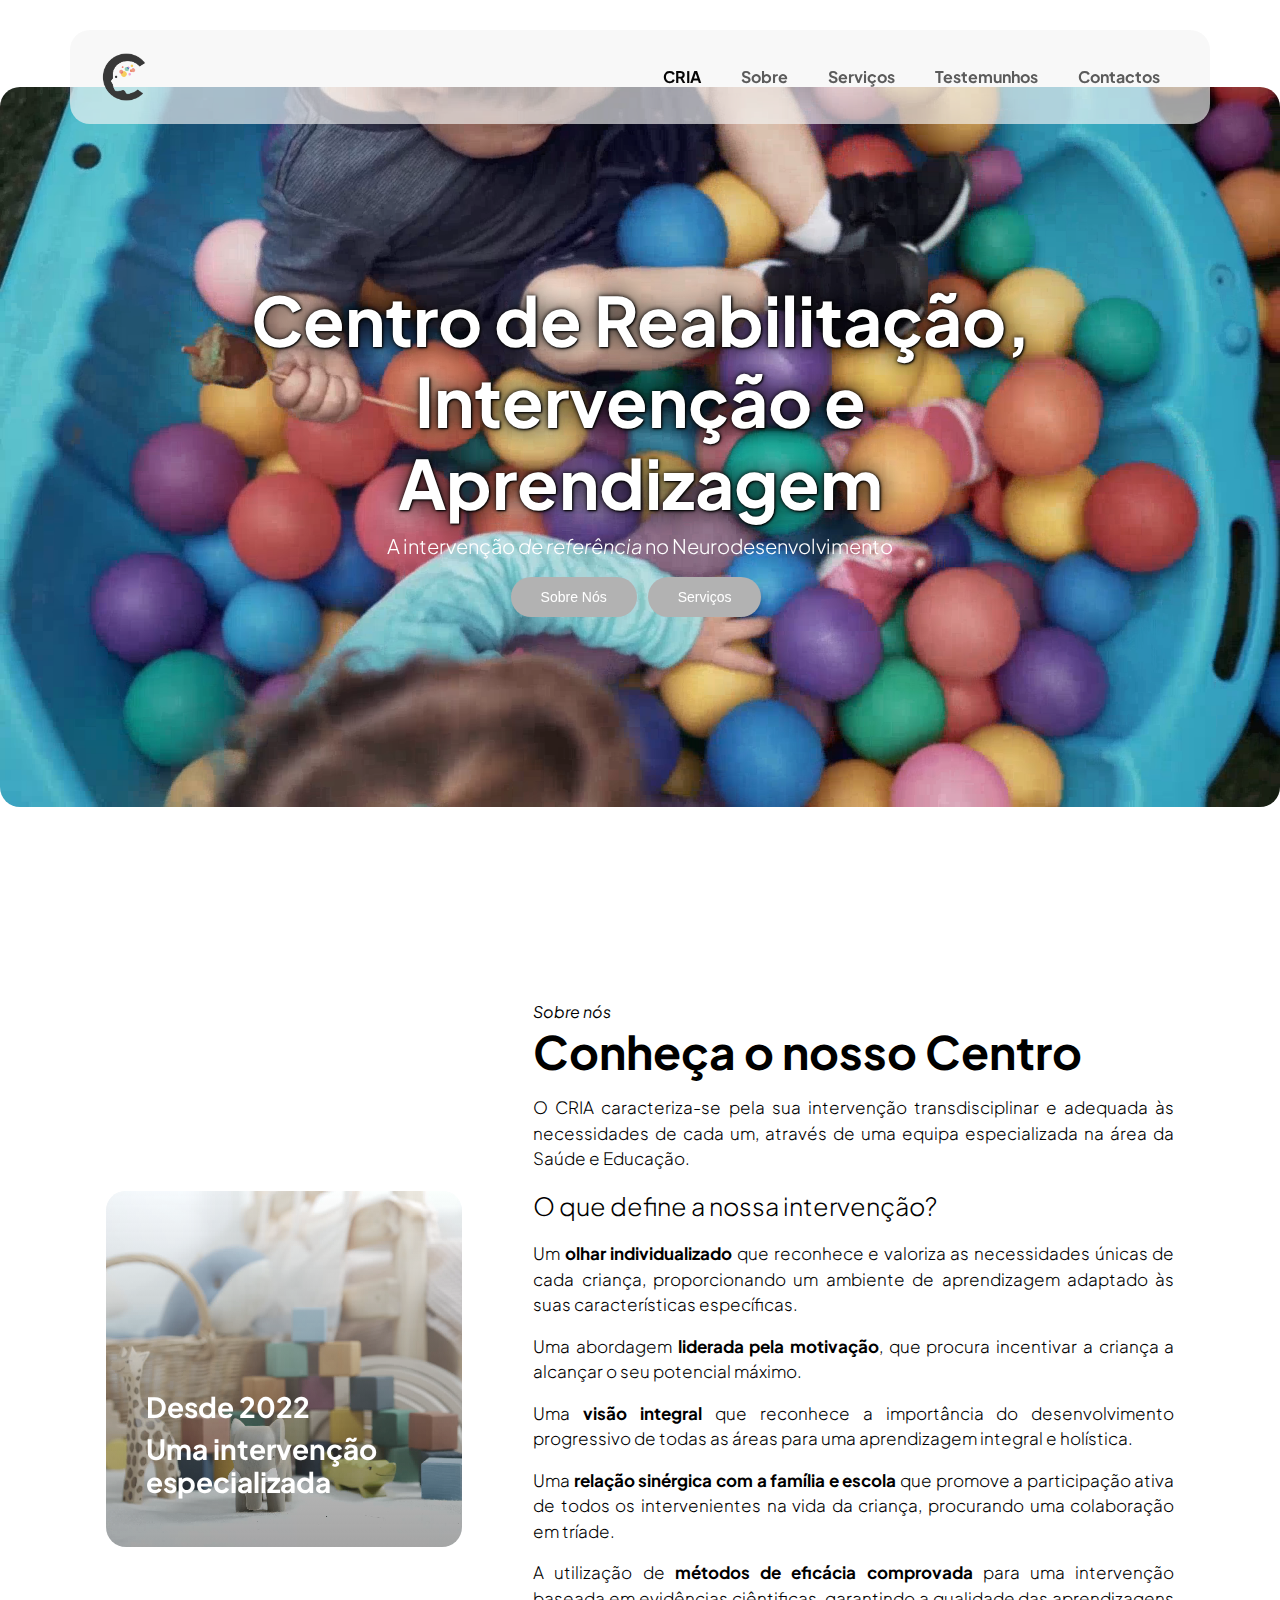
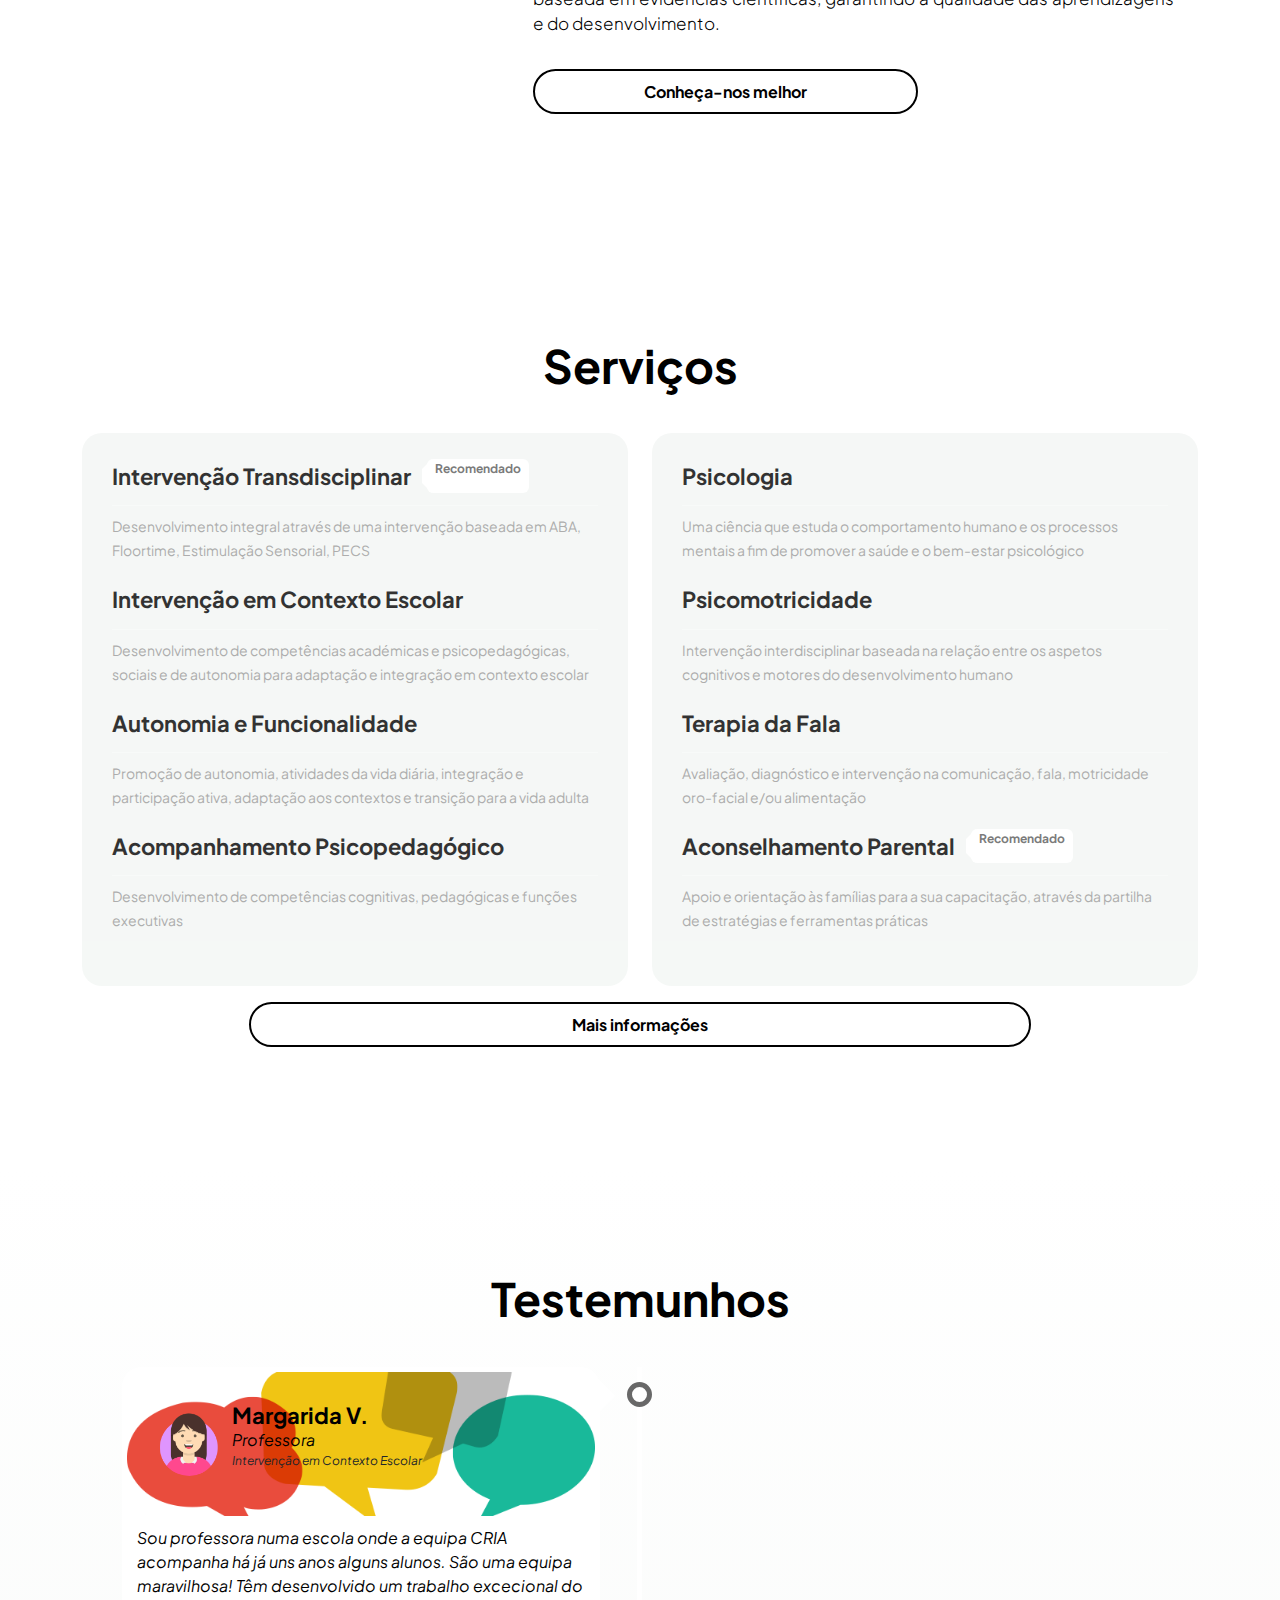
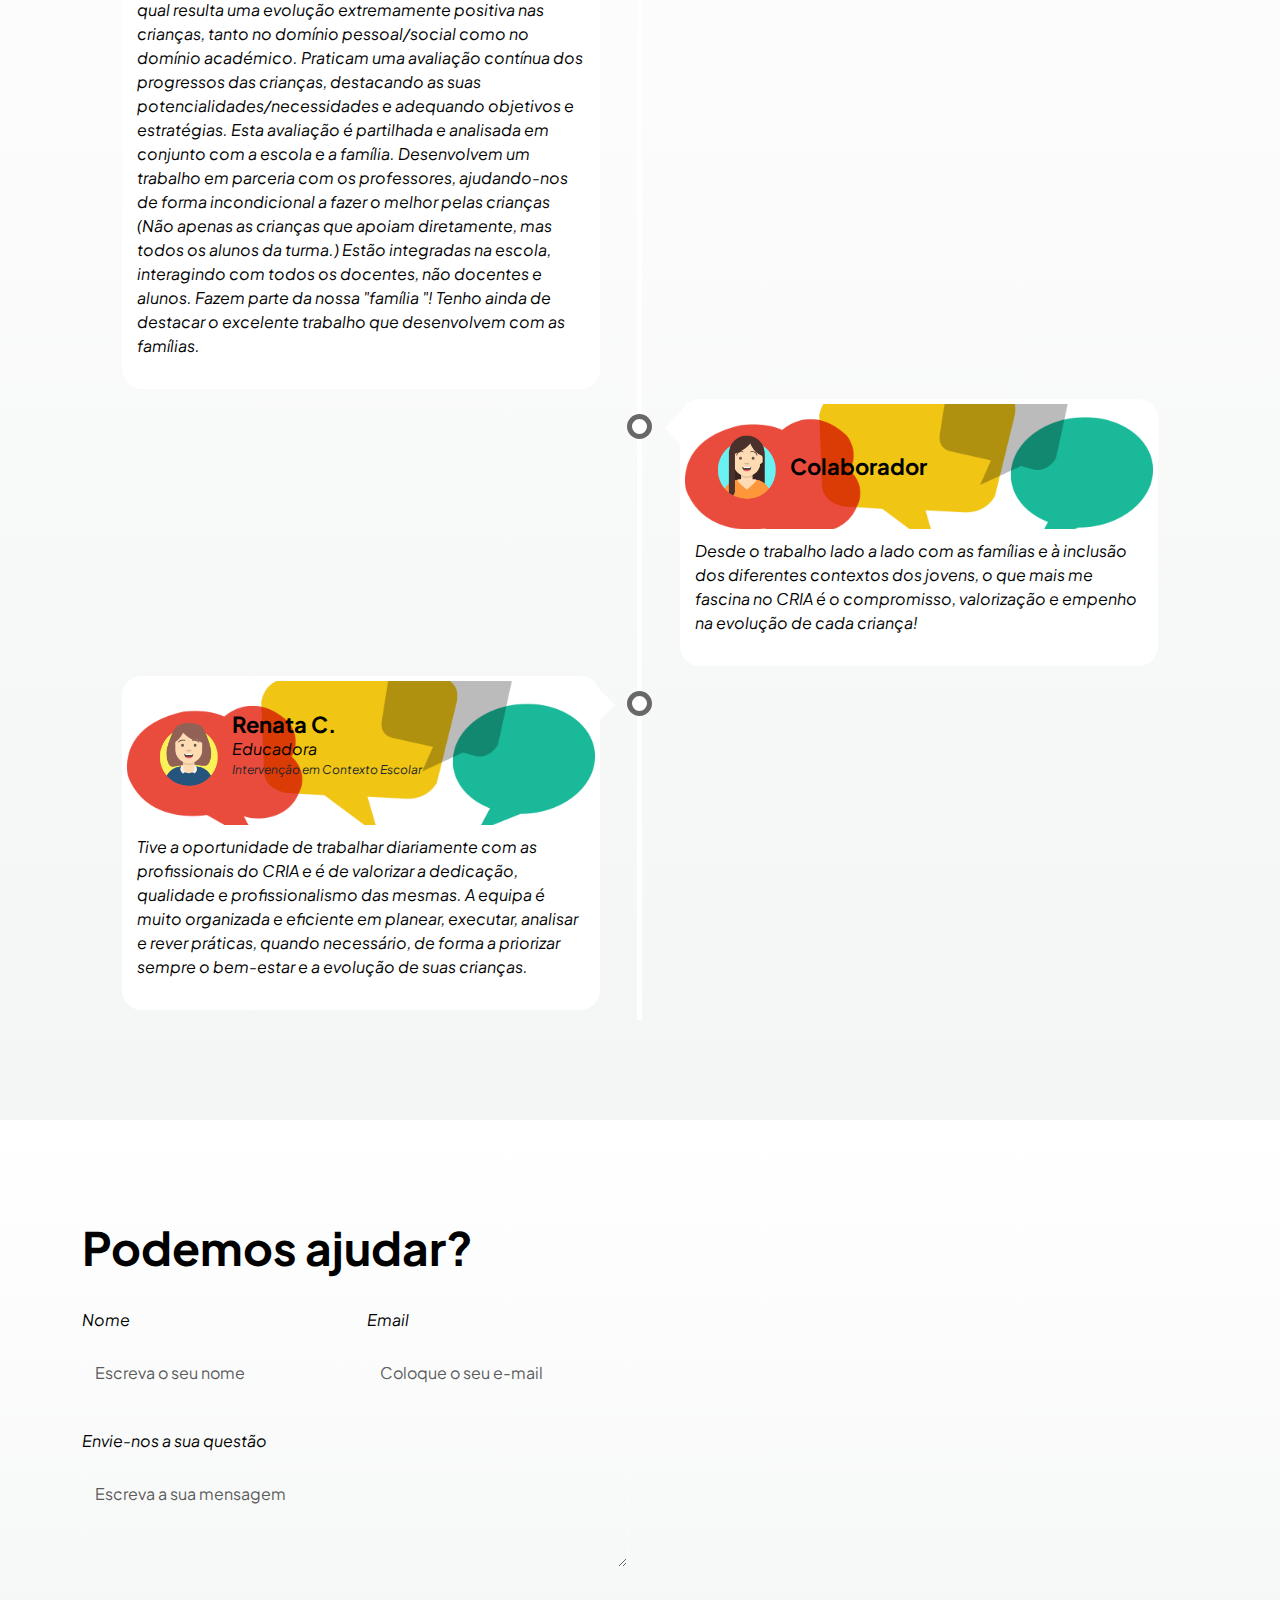
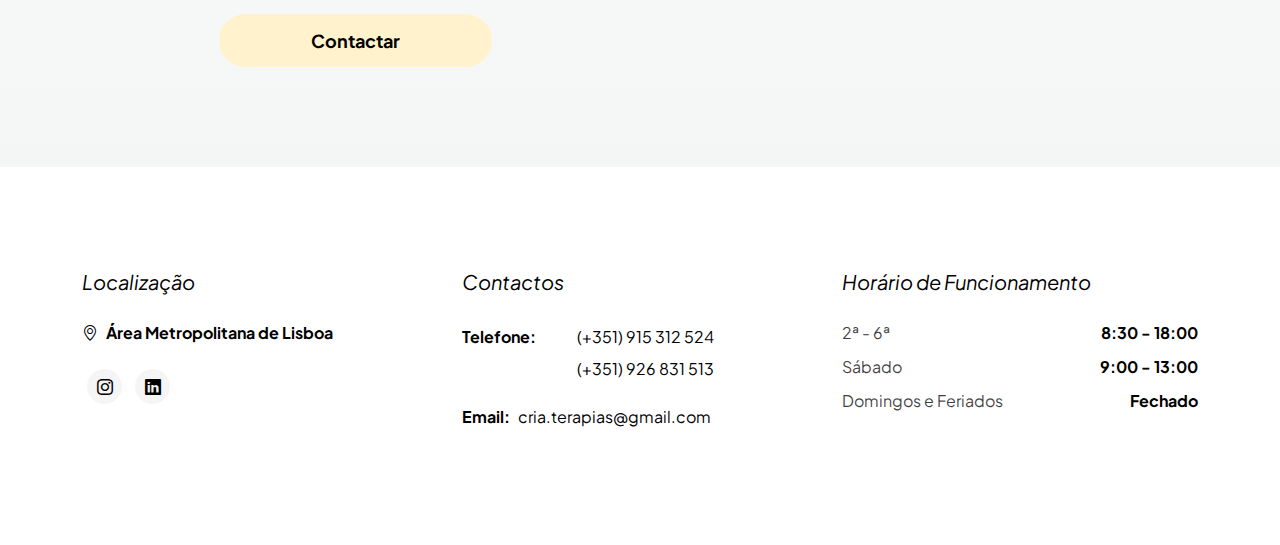
==== index.html @ f69e3c22 "Some fixes" ====
<!doctype html>
<html lang="en">
    <head>
	   <!-- Google tag (gtag.js) -->
<script async src="https://www.googletagmanager.com/gtag/js?id=G-K0RMTS5KMH"></script>
<script>
  window.dataLayer = window.dataLayer || [];
  function gtag(){dataLayer.push(arguments);}
  gtag('js', new Date());

  gtag('config', 'G-K0RMTS5KMH');
</script>


        <meta charset="utf-8">
        <meta name="viewport" content="width=device-width, initial-scale=1">

	<meta  name="description"  content="O Centro CRIA é um centro de neurodesenvolvimento que utiliza uma intervenção multidisciplinar, baseada em diferentes metodologias (ABA - Applied Behavior Analysis, DIR Floortime, PRT - Pivotal response treatment, ESDM - Early Start Denver Model, Estimulação Sensorial), oferecendo ainda serviços de psicologia, psicomotricidade, terapia da fala, terapia ocupacional e apoio ao desenvolvimento infantil, visando promover o bem-estar e o desenvolvimento de crianças e jovens com perturbações do neurodesenvolvimento ou dificuldades de aprendizagem (PEA - Perturbação do Espetro do Autismo, PHDA - Perturbação de Hiperatividade e Défice de Atenção, POD - Perturbação de Oposição e Desafio, Perturbação da Linguagem, Dislexia, Discalculia, Disortografia, Atraso Global do Desenvolvimento, Dispraxia, ...).">
	    <meta name="author" content="CRIA - Centro de Reabilitação, Intervenção e Aprendizagem, Lda">

        <title>CRIA | Centro de Reabilitação, Intervenção e Aprendizagem</title>

        <!-- CSS FILES -->
        <link rel="preconnect" href="https://fonts.googleapis.com">

        <link rel="preconnect" href="https://fonts.gstatic.com" crossorigin>

        <link href="https://fonts.googleapis.com/css2?family=Plus+Jakarta+Sans:ital,wght@0,200;0,400;0,600;0,700;1,200;1,700&display=swap" rel="stylesheet">
		<link href="https://fonts.googleapis.com/css2?family=Dancing+Script:wght@400..700&family=Ojuju:wght@200..800&display=swap" rel="stylesheet">

        <link href="css/bootstrap.min.css" rel="stylesheet">

        <link href="css/bootstrap-icons.css" rel="stylesheet">

        <link href="css/vegas.min.css" rel="stylesheet">

        <link href="css/tooplate-barista.css" rel="stylesheet">

	<link rel="icon" type="image/x-icon" href="/images/favicon.ico">

	<meta name="google-site-verification" content="Qah07_0BMlMwe_Pe65sRkNdNYuIyWXjbDh3yMSQuwdA" />
    </head>

    <body>
<!-- Google Tag Manager (noscript) -->
<noscript><iframe src="https://www.googletagmanager.com/ns.html?id=GTM-5N6NKLXB"
height="0" width="0" style="display:none;visibility:hidden"></iframe></noscript>
<!-- End Google Tag Manager (noscript) -->

            <main>
                <nav class="navbar navbar-expand-lg">
                    <div class="container">
                        <a class="navbar-brand d-flex align-items-center" href="index.html">
                            <img src="images/download.png" class="navbar-brand-image img-fluid">
                        </a>

                        <button class="navbar-toggler" type="button" data-bs-toggle="collapse" data-bs-target="#navbarNav" aria-controls="navbarNav" aria-expanded="false" aria-label="Toggle navigation">
                            <span class="navbar-toggler-icon"></span>
                        </button>

                        <div class="collapse navbar-collapse" id="navbarNav">
                            <ul class="navbar-nav ms-lg-auto">
                                <li class="nav-item">
                                    <a class="nav-link click-scroll" href="#home">CRIA</a>
                                </li>

                                <li class="nav-item">
                                    <a class="nav-link click-scroll" href="#sobre">Sobre</a>
                                </li>

                                <li class="nav-item">
                                    <a class="nav-link click-scroll" href="#servicos">Serviços</a>
                                </li>

                                <!-- <li class="nav-item">
                                    <a class="nav-btn" href="posts.html #section_20">Publicações</a>
                                </li> -->

								<li class="nav-item">
                                    <a class="nav-link click-scroll" href="#reviews">Testemunhos</a>
                                </li>

                                <li class="nav-item">
                                    <a class="nav-link click-scroll" href="#contacts">Contactos</a>
                                </li>
                            </ul>

                           <!-- <div class="ms-lg-3">
                                <a class="btn custom-btn custom-border-btn" href="info.html #section_2">
                                    Mais informações
                                    <i class="bi-arrow-up-right ms-2"></i>
                                </a>
                            </div> -->
                        </div>
                    </div>
                </nav>


                <section class="hero-section d-flex justify-content-center align-items-center" id="home">
                  <div class="container">
                    <div class="row align-items-center">
                      <div class="col-lg-10 col-12 mx-auto">
                        <h1 style="h1">Centro de Reabilitação, Intervenção e Aprendizagem</h1>
                        <p class="a text-white">
                          A intervenção <em>de referência</em> no Neurodesenvolvimento
                        </p>
                        <div class="column align-items-center">
                          <a class="btn custom-1btn smoothscroll me-2 mb-1" href="index.html #sobre">Sobre Nós</a>
                          <a class="btn custom-1btn smoothscroll me-2 mb-1" href="index.html #servicos">Serviços</a>
                        </div>
                      </div>
                    </div>
                  </div>

                  <div class="hero-slides">
                    <video autoplay="" loop="" muted="" playsinline class="custom-video" poster="">
                    <source src="videos/homevideo.mp4" type="video/mp4">
                  </div>
                </section>


                <section class="about-section section-padding" id="sobre">
                    <div class="section-overlay"></div>
                    <div class="container">
                        <div class="row align-items-center">
                            <div class="col-lg-4 col-8 mx-auto my-0">
                                <div class="ratio ratio-1x1">
                                    <video autoplay="" loop="" muted="" playsinline class="custom-video" poster="">
                                        <source src="videos/sobrenos.mp4" type="video/mp4">

                                        Your browser does not support the video tag.
                                    </video>

                                    <div class="about-video-info d-flex flex-column">
                                        <h4 class="mt-auto">Desde 2022</h4>

                                        <h4>Uma intervenção especializada</h4>
                                    </div>
                                </div>
                            </div>

                            <div class="col-lg-7 col-12 mt-4 mt-lg-0 mx-auto">
                                <em class="text-black">Sobre nós</em>

                                <h2 class="text-black mb-3">Conheça o nosso Centro</h2>

								<p class="b">O CRIA caracteriza-se pela sua intervenção transdisciplinar e adequada às necessidades de cada um, através de uma equipa especializada na área da Saúde e Educação.</p>

                                <p class="b" style="font-size:25px">O que define a nossa intervenção?</p>

								 <p class="b" >Um <b>olhar individualizado</b> que reconhece e valoriza as necessidades únicas de cada criança, proporcionando um ambiente de aprendizagem adaptado às suas características específicas.</p>
								 <p class="b">Uma abordagem <b>liderada pela motivação</b>, que procura incentivar a criança a alcançar o seu potencial máximo.</p>
								 <p class="b">Uma <b>visão integral</b> que reconhece a importância do desenvolvimento progressivo de todas as áreas para uma aprendizagem integral e holística.</p>
								 <p class="b">Uma <b>relação sinérgica com a família e escola</b> que promove a participação ativa de todos os intervenientes na vida da criança, procurando uma colaboração em tríade.</p>
								 <p class="b">A utilização de <b>métodos de eficácia comprovada</b> para uma intervenção baseada em evidências ciêntificas, garantindo a qualidade das aprendizagens e do desenvolvimento.</p>

                                <a href="sobre.html #sobre" alt="Saiba mais sobre nós" class="smoothscroll btn custom-btn custom-border-btn mt-3 mb-4">Conheça-nos melhor</a>
                            </div>

                        </div>
                    </div>
                </section>


                 <!-- <section class="barista-section section-padding section-bg" id="barista-team">
                    <div class="container">
                        <div class="row justify-content-center">

                            <div class="col-lg-12 col-12 text-center mb-4 pb-lg-2">
                                <em class="text-black">Sobre a equipa</em>

                                <h2 class="text-black">Fundadoras</h2>
                            </div>

                            <div class="col-lg-3 col-md-6 col-12 mb-4">
                                <div class="team-block-wrap">
                                    <div class="team-block-info d-flex flex-column">
                                        <div class="d-flex mt-auto mb-3">
                                            <h4 class="text-white mb-0">Mariana Patrício</h4>

                                       <!--     <p class="badge ms-4"><em>CEO</em></p>
                                        </div>

                                        <p class="text-white mb-0">só não perde a cabeça</p>
                                    </div>

                                    <div class="team-block-image-wrap">
                                        <img src="images/team/mariana.png" class="team-block-image img-fluid" alt="">
                                    </div>
                                </div>
                            </div>

                            <div class="col-lg-3 col-md-6 col-12 mb-4">
                                <div class="team-block-wrap">
                                    <div class="team-block-info d-flex flex-column">
                                        <div class="d-flex mt-auto mb-3">
                                            <h4 class="text-white mb-0">Sónia Bartolomeu</h4>

                                         <!--    <p class="badge ms-4"><em>CEO</em></p>
                                        </div>

                                       <p class="text-white mb-0">mais perto da perfeição</p>
                                    </div>

                                    <div class="team-block-image-wrap">
                                        <img src="images/team/sonia.png" class="team-block-image img-fluid" alt="">
                                    </div>
                                </div>


                            </div>
							<div class="row justify-content-center">
								<a href="sobre.html #section_14" class="smoothscroll btn custom-btn custom-border-btn col-lg-2 col-md-6 col-12 mb-4">Conheça as fundadoras</a>
                            </div>


                          <!--   <div class="col-lg-3 col-md-6 col-12 mb-4">
                                <div class="team-block-wrap">
                                    <div class="team-block-info d-flex flex-column">
                                        <div class="d-flex mt-auto mb-3">
                                            <h4 class="text-white mb-0">Pessoa</h4>

                                            <p class="badge ms-4"><em>Senior</em></p>
                                        </div>

                                        <p class="text-white mb-0">your favourite coffee daily lives.</p>
                                    </div>

                                    <div class="team-block-image-wrap">
                                        <img src="images/team/small-business-owner-drinking-coffee.jpg" class="team-block-image img-fluid" alt="">
                                    </div>
                                </div>
                            </div>

                            <div class="col-lg-3 col-md-6 col-12">
                                <div class="team-block-wrap">
                                    <div class="team-block-info d-flex flex-column">
                                        <div class="d-flex mt-auto mb-3">
                                            <h4 class="text-white mb-0">Pessoa</h4>

                                            <p class="badge ms-4"><em></em></p>
                                        </div>

                                        <p class="text-white mb-0">your favourite coffee daily consectetur.</p>
                                    </div>

                                    <div class="team-block-image-wrap">
                                        <img src="images/team/smiley-business-woman-working-cashier.jpg" class="team-block-image img-fluid" alt="">
                                    </div>
                                </div>
                            </div>

                        </div>
                    </div>
                </section> -->


                <section class="menu-section section-padding" id="servicos">
                    <div class="container">
                        <div class="row">
			  <div class="col-lg-12 col-12 text-center mb-4 pb-lg-2">

                                <h2 class="text-black">Serviços</h2>
                            </div>
                            <div class="col-lg-6 col-12 mb-4 mb-lg-0">
                                <div class="menu-block-wrap">

                                    <div class="menu-block">
                                        <div class="d-flex">
                                            <h6>Intervenção Transdisciplinar</h6> <span class="badge ms-3">Recomendado</span>
                                        </div>
                                      <div class="border-top mt-2 pt-2">
                                            <small>Desenvolvimento integral através de uma intervenção baseada em ABA, Floortime, Estimulação Sensorial, PECS</small>
                                        </div>
                                    </div>

                                    <div class="menu-block my-4">
                                        <div class="d-flex">
                                            <h6>Intervenção em Contexto Escolar</h6>
                                        </div>

                                      <div class="border-top mt-2 pt-2">
                                            <small>Desenvolvimento de competências académicas e psicopedagógicas, sociais e de autonomia para adaptação e integração em contexto escolar</small>
                                        </div>
                                    </div>

                                    <div class="menu-block">
                                        <div class="d-flex">
                                            <h6>Autonomia e Funcionalidade</h6>
                                        </div>

										<div class="border-top mt-2 pt-2">
                                            <small>Promoção de autonomia, atividades da vida diária, integração e participação ativa, adaptação aos contextos e transição para a vida adulta</small>
                                        </div>
                                    </div>

                                  <div class="menu-block my-4">
                                        <div class="d-flex">
                                            <h6>Acompanhamento Psicopedagógico</h6>
                                        </div>

                                        <div class="border-top mt-2 pt-2">
                                            <small>Desenvolvimento de competências cognitivas, pedagógicas e funções executivas</small>
                                        </div>
                                    </div>


                                </div>
                            </div>

                            <div class="col-lg-6 col-12">
                                <div class="menu-block-wrap">


                                    <div class="menu-block">
                                        <div class="d-flex">
                                            <h6>Psicologia</h6>

                                            <span class="underline"></span>

                                        </div>

                                      <div class="border-top mt-2 pt-2">
                                            <small>Uma ciência que estuda o comportamento humano e os processos mentais a fim de promover a saúde e o bem-estar psicológico</small>
                                        </div>
                                    </div>

                                    <div class="menu-block my-4">
                                        <div class="d-flex">
                                            <h6>
                                                Psicomotricidade
                                            </h6>

                                            <span class="underline"></span>

                                        </div>

                                       <div class="border-top mt-2 pt-2">
                                            <small>Intervenção interdisciplinar baseada na relação entre os aspetos cognitivos e motores do desenvolvimento humano</small>
                                        </div>
                                    </div>

                                    <div class="menu-block">
                                        <div class="d-flex">
                                            <h6>Terapia da Fala</h6>

                                            <span class="underline"></span>

                                        </div>

                                         <div class="border-top mt-2 pt-2">
                                            <small>Avaliação, diagnóstico e intervenção na comunicação, fala, motricidade oro-facial e/ou alimentação</small>
                                        </div>
                                    </div>

                                    <div class="menu-block my-4">
                                        <div class="d-flex">
                                            <h6>Aconselhamento Parental</h6> <span class="badge ms-3">Recomendado</span>

                                            <span class="underline"></span>

                                        </div>

                                        <div class="border-top mt-2 pt-2">
                                            <small>Apoio e orientação às famílias para a sua capacitação, através da partilha de estratégias e ferramentas práticas</small>
                                        </div>
                                    </div>
                        	</div>
                            </div>
                        </div>
                    </div>
			<div class="row justify-content-center" col-lg-7 col-12 mt-4 mt-lg-0 mx-auto">
	                          <a href="servicos.html #section_30" class="smoothscroll btn custom-btn custom-border-btn mt-3 mb-4">Mais informações</a>
	                        </div>
                </section>


                <section class="reviews-section section-padding section-bg" id="reviews">
                    <div class="container">
                        <div class="row justify-content-center">

                            <div class="col-lg-12 col-12 text-center mb-4 pb-lg-2">
                                <h2 class="text-black">Testemunhos</h2>
                            </div>

                            <div class="timeline">
                                <div class="timeline-container timeline-container-left">
                                    <div class="timeline-content">
                                        <div class="reviews-block">
                                            <div class="reviews-block-image-wrap d-flex align-items-center">
                                                <img src="images/reviews/avatar1.png" class="reviews-block-image img-fluid" alt="">

                                                <div class="">
                                                    <h6 class="text-black mb-0">Margarida V.</h6>
                                                    <em class="text-black"> Professora</em>
													<p style="font-size:12px;font-style:italic"> Intervenção em Contexto Escolar</p>
                                                </div>
                                            </div>

                                            <div class="reviews-block-info">
                                                <p>Sou professora numa escola onde a equipa CRIA acompanha há já uns anos alguns alunos.
São uma equipa maravilhosa! Têm desenvolvido um trabalho excecional do qual resulta uma evolução extremamente positiva nas crianças, tanto no domínio pessoal/social como no domínio académico.
Praticam uma avaliação contínua dos progressos das crianças, destacando as suas potencialidades/necessidades e adequando objetivos e estratégias. Esta avaliação é partilhada e analisada em conjunto com a escola e a família.
Desenvolvem um trabalho em parceria com os professores, ajudando-nos de forma incondicional a fazer o melhor pelas crianças (Não apenas as crianças que apoiam diretamente, mas todos os alunos da turma.) Estão integradas na escola, interagindo com todos os docentes, não docentes e alunos. Fazem parte da nossa "família "!
Tenho ainda de destacar o excelente trabalho que desenvolvem com as famílias.</p>

                                            </div>
                                        </div>
                                    </div>
                                </div>


							   <div class="timeline-container timeline-container-right">
                                    <div class="timeline-content">
                                        <div class="reviews-block">
                                            <div class="reviews-block-image-wrap d-flex align-items-center">
                                                <img src="images/reviews/avatar3.png" class="reviews-block-image img-fluid" alt="">

                                                <div class="">
                                                    <h6 class="text-black mb-0">Colaborador</h6>
                                                </div>
                                            </div>

                                            <div class="reviews-block-info">
                                                <p>Desde o trabalho lado a lado com as famílias e à inclusão dos diferentes contextos dos jovens, o que mais me fascina no CRIA é o compromisso, valorização e empenho na evolução de cada criança! </p>
                                            </div>
                                        </div>
                                    </div>
                                </div>

                                <div class="timeline-container timeline-container-left">
                                    <div class="timeline-content">
                                        <div class="reviews-block">
                                            <div class="reviews-block-image-wrap d-flex align-items-center">
                                                <img src="images/reviews/avatar2.png" class="reviews-block-image img-fluid" alt="">

                                                <div class="">
                                                     <h6 class="text-black mb-0">Renata C.</h6>
                                                    <em class="text-black"> Educadora</em>
													<p style="font-size:12px;font-style:italic"> Intervenção em Contexto Escolar</p>
                                                </div>
                                            </div>

                                            <div class="reviews-block-info">
                                                <p>Tive a oportunidade de trabalhar diariamente com as profissionais do CRIA e é de valorizar a dedicação, qualidade e profissionalismo das mesmas. A equipa é muito organizada e eficiente em planear, executar, analisar e rever práticas, quando necessário, de forma a priorizar sempre o bem-estar e a evolução de suas crianças.</p>
                                                </div>
                                            </div>
                                        </div>
                                    </div>
                                </div>
                            </div>

                        </div>
                    </div>
                </section>


                <section class="reviews-section section-padding section-bg" id="contacts">
                    <div class="container">
                        <div class="row">

                            <div class="col-lg-12 col-12">
                                <h2 class="text-black mb-4 pb-lg-2">Podemos ajudar?</h2>
                            </div>

                            <div class="col-lg-6 col-12">
                                <form action="https://api.staticforms.xyz/submit" method="post" class="custom-form contact-form" role="form">
								<input type="hidden" name="accessKey" value="1682e5d9-3ff0-47d8-9735-a29941c89ef7">
								<input type="hidden" name="replyTo" value="@">
								<input type="hidden" name="redirectTo" value="https://centrocria.pt" />
                                <div class="row">

                                    <div class="col-lg-6 col-12">
                                        <label for="name" class="form-label">Nome</label>

                                        <input type="text" name="name" id="name" class="form-control" placeholder="Escreva o seu nome" required="">
                                    </div>

                                    <div class="col-lg-6 col-12">
                                        <label for="email" class="form-label">Email</label>

                                        <input type="email" name="email" id="email" pattern="[^ @]*@[^ @]*" class="form-control" placeholder="Coloque o seu e-mail" required="">
                                    </div>

                                    <div class="col-12">
                                        <label for="message" class="form-label">Envie-nos a sua questão</label>

                                        <textarea name="message" rows="3" class="form-control" id="booking-form-message" placeholder="Escreva a sua mensagem"></textarea>

                                    </div>

                                </div>

                                <div class="col-lg-6 col-12 mx-auto mt-3">
                                    <button type="submit" class="form-control">Contactar</button>
                                </div>
								</form>
                            </div>

                            <div class="d-flex col-lg-6 col-12 mt-5 mt-lg-0 ps-lg-5 justify-content-center">
                              <iframe width="100%" src="https://www.google.com/maps/embed?pb=!1m14!1m12!1m3!1d99658.90588785891!2d-9.306876958844441!3d38.686969243543984!2m3!1f0!2f0!3f0!3m2!1i1024!2i768!4f13.1!5e0!3m2!1spt-PT!2spt!4v1711191496552!5m2!1spt-PT!2sptt" style="border:0;" allowfullscreen="" loading="lazy" referrerpolicy="no-referrer-when-downgrade"></iframe>
                            </div>
                        </div>
                    </div>
                </section>


                <footer class="site-footer">
                    <div class="container">
                        <div class="row">

                            <div class="col-lg-4 col-12 me-auto">
                                <em class="text-black d-block mb-4" style="font-size:20px">Localização</em>

                                <strong class="text-black">
                                    <i class="bi-geo-alt me-2"></i>Área Metropolitana de Lisboa</strong>

                              	<ul class="social-icon mt-4">
                                    <li class="social-icon-item">
                                        <a href="https://www.instagram.com/centro.cria" class="social-icon-link bi-instagram">
                                        </a>
                                    </li>

                	       <li class="social-icon-item">
                                        <a href="https://www.linkedin.com/company/cria-centro-de-reabilita%C3%A7%C3%A3o-interven%C3%A7%C3%A3o-e-aprendizagem" target="_new" class="social-icon-link bi-linkedin">
                                        </a>
                                    </li>

                                  <!--   <li class="social-icon-item">
                                        <a href="#" class="social-icon-link bi-whatsapp">
                                        </a>
                                    </li>  -->
                                </ul>
                            </div>

                            <div class="col-lg-4 col-12 mt-4 mb-3 mt-lg-0 mb-lg-0">
                                <em class="text-black d-block mb-4" style="font-size:20px">Contactos</em>

                                <p class="d-flex mb-1">
                                    <ul class="opening-hours-list">
                                    <li class="d-flex">
									<strong class="me-2">Telefone:</strong>
										<ol>
                                        <dd style="padding-left:1px"><a href="tel: 00351915312524" class="site-footer-link">(+351) 915 312 524</a></dd>

                                        <dd style="padding-left:1px"><a href="tel: 00351926831513" class="site-footer-link">(+351) 926 831 513</a></dd>
										</ol>
                                    </li>


                                </p>

                                <p class="d-flex">
                                    <strong class="me-2">Email:</strong>

                                    <a href="mailto:cria.terapias@gmail.com" class="site-footer-link">
                                        cria.terapias@gmail.com
                                    </a>
                                </p>
                            </div>


                            <div class="col-lg-4 col-12">
                                <em class="text-black d-block mb-4" style="font-size:20px">Horário de Funcionamento</em>

                                <ul class="opening-hours-list">
                                    <li class="d-flex">
                                        2ª - 6ª
                                        <span class="underline"></span>

                                        <strong>8:30 - 18:00</strong>
                                    </li>

                                    <li class="d-flex">
                                        Sábado
                                        <span class="underline"></span>

                                        <strong>9:00 - 13:00</strong>
                                    </li>

                                    <li class="d-flex">
                                        Domingos e Feriados
                                        <span class="underline"></span>

                                        <strong>Fechado</strong>
                                    </li>
                                </ul>
                            </div>
                    </div>
                </footer>
            </main>

        <!-- JAVASCRIPT FILES -->
        <script src="js/jquery.min.js"></script>
        <script src="js/bootstrap.min.js"></script>
        <script src="js/jquery.sticky.js"></script>
        <script src="js/click-scroll.js"></script>
        <script src="js/vegas.min.js"></script>
        <script src="js/custom.js"></script>

    </body>
</html>
---- css/vegas.min.css ----
.vegas-content-scrollable,.vegas-overlay,.vegas-slide,.vegas-slide-inner,.vegas-timer{position:absolute;top:0;left:0;bottom:0;right:0;overflow:hidden;border:none;padding:0;margin:0}.vegas-content-scrollable{position:relative;height:auto;overflow:auto}.vegas-overlay{opacity:.5;background:url("' + r + '") center center}.vegas-timer{top:auto;bottom:0;height:2px}.vegas-timer-progress{width:0%;height:100%;background:#fff;transition:width ease-out}.vegas-timer-running .vegas-timer-progress{width:100%}.vegas-slide,.vegas-slide-inner{margin:0;padding:0;background:center center no-repeat;transform:translateZ(0);will-change:transform,opacity}body .vegas-container{overflow:hidden!important;position:relative}.vegas-video{min-width:100%;min-height:100%;width:auto;height:auto}body.vegas-container{overflow:auto;position:static;z-index:-2}body.vegas-container>.vegas-overlay,body.vegas-container>.vegas-slide,body.vegas-container>.vegas-timer{position:fixed;z-index:-1}.vegas-transition-blur,.vegas-transition-blur2{opacity:0;filter:blur(32px) brightness(1.01)}.vegas-transition-blur-in,.vegas-transition-blur2-in{opacity:1;filter:blur(0) brightness(1.01)}.vegas-transition-blur2-out{opacity:0}.vegas-transition-burn,.vegas-transition-burn2{opacity:0;filter:contrast(1000%) saturate(1000%)}.vegas-transition-burn-in,.vegas-transition-burn2-in{opacity:1;filter:contrast(100%) saturate(100%)}.vegas-transition-burn2-out{opacity:0;filter:contrast(1000%) saturate(1000%)}.vegas-transition-fade,.vegas-transition-fade2{opacity:0}.vegas-transition-fade-in,.vegas-transition-fade2-in{opacity:1}.vegas-transition-fade2-out{opacity:0}.vegas-transition-flash,.vegas-transition-flash2{opacity:0;filter:brightness(25)}.vegas-transition-flash-in,.vegas-transition-flash2-in{opacity:1;filter:brightness(1)}.vegas-transition-flash2-out{opacity:0;filter:brightness(25)}.vegas-transition-negative,.vegas-transition-negative2{opacity:0;filter:invert(100%)}.vegas-transition-negative-in,.vegas-transition-negative2-in{opacity:1;filter:invert(0)}.vegas-transition-negative2-out{opacity:0;filter:invert(100%)}.vegas-transition-slideDown,.vegas-transition-slideDown2{transform:translateY(-100%)}.vegas-transition-slideDown-in,.vegas-transition-slideDown2-in{transform:translateY(0)}.vegas-transition-slideDown2-out{transform:translateY(100%)}.vegas-transition-slideLeft,.vegas-transition-slideLeft2{transform:translateX(100%)}.vegas-transition-slideLeft-in,.vegas-transition-slideLeft2-in{transform:translateX(0)}.vegas-transition-slideLeft2-out,.vegas-transition-slideRight,.vegas-transition-slideRight2{transform:translateX(-100%)}.vegas-transition-slideRight-in,.vegas-transition-slideRight2-in{transform:translateX(0)}.vegas-transition-slideRight2-out{transform:translateX(100%)}.vegas-transition-slideUp,.vegas-transition-slideUp2{transform:translateY(100%)}.vegas-transition-slideUp-in,.vegas-transition-slideUp2-in{transform:translateY(0)}.vegas-transition-slideUp2-out{transform:translateY(-100%)}.vegas-transition-swirlLeft,.vegas-transition-swirlLeft2{transform:scale(2) rotate(35deg);opacity:0}.vegas-transition-swirlLeft-in,.vegas-transition-swirlLeft2-in{transform:scale(1) rotate(0);opacity:1}.vegas-transition-swirlLeft2-out,.vegas-transition-swirlRight,.vegas-transition-swirlRight2{transform:scale(2) rotate(-35deg);opacity:0}.vegas-transition-swirlRight-in,.vegas-transition-swirlRight2-in{transform:scale(1) rotate(0);opacity:1}.vegas-transition-swirlRight2-out{transform:scale(2) rotate(35deg);opacity:0}.vegas-transition-zoomIn,.vegas-transition-zoomIn2{transform:scale(0);opacity:0}.vegas-transition-zoomIn-in,.vegas-transition-zoomIn2-in{transform:scale(1);opacity:1}.vegas-transition-zoomIn2-out,.vegas-transition-zoomOut,.vegas-transition-zoomOut2{transform:scale(2);opacity:0}.vegas-transition-zoomOut-in,.vegas-transition-zoomOut2-in{transform:scale(1);opacity:1}.vegas-transition-zoomOut2-out{transform:scale(0);opacity:0}.vegas-animation-kenburns{-webkit-animation:kenburns ease-out;animation:kenburns ease-out}@-webkit-keyframes kenburns{0%{transform:scale(1.5)}100%{transform:scale(1)}}@keyframes kenburns{0%{transform:scale(1.5)}100%{transform:scale(1)}}.vegas-animation-kenburnsDownLeft{-webkit-animation:kenburnsDownLeft ease-out;animation:kenburnsDownLeft ease-out}@-webkit-keyframes kenburnsDownLeft{0%{transform:scale(1.5) translate(10%,-10%)}100%{transform:scale(1) translate(0,0)}}@keyframes kenburnsDownLeft{0%{transform:scale(1.5) translate(10%,-10%)}100%{transform:scale(1) translate(0,0)}}.vegas-animation-kenburnsDownRight{-webkit-animation:kenburnsDownRight ease-out;animation:kenburnsDownRight ease-out}@-webkit-keyframes kenburnsDownRight{0%{transform:scale(1.5) translate(-10%,-10%)}100%{transform:scale(1) translate(0,0)}}@keyframes kenburnsDownRight{0%{transform:scale(1.5) translate(-10%,-10%)}100%{transform:scale(1) translate(0,0)}}.vegas-animation-kenburnsDown{-webkit-animation:kenburnsDown ease-out;animation:kenburnsDown ease-out}@-webkit-keyframes kenburnsDown{0%{transform:scale(1.5) translate(0,-10%)}100%{transform:scale(1) translate(0,0)}}@keyframes kenburnsDown{0%{transform:scale(1.5) translate(0,-10%)}100%{transform:scale(1) translate(0,0)}}.vegas-animation-kenburnsLeft{-webkit-animation:kenburnsLeft ease-out;animation:kenburnsLeft ease-out}@-webkit-keyframes kenburnsLeft{0%{transform:scale(1.5) translate(10%,0)}100%{transform:scale(1) translate(0,0)}}@keyframes kenburnsLeft{0%{transform:scale(1.5) translate(10%,0)}100%{transform:scale(1) translate(0,0)}}.vegas-animation-kenburnsRight{-webkit-animation:kenburnsRight ease-out;animation:kenburnsRight ease-out}@-webkit-keyframes kenburnsRight{0%{transform:scale(1.5) translate(-10%,0)}100%{transform:scale(1) translate(0,0)}}@keyframes kenburnsRight{0%{transform:scale(1.5) translate(-10%,0)}100%{transform:scale(1) translate(0,0)}}.vegas-animation-kenburnsUpLeft{-webkit-animation:kenburnsUpLeft ease-out;animation:kenburnsUpLeft ease-out}@-webkit-keyframes kenburnsUpLeft{0%{transform:scale(1.5) translate(10%,10%)}100%{transform:scale(1) translate(0,0)}}@keyframes kenburnsUpLeft{0%{transform:scale(1.5) translate(10%,10%)}100%{transform:scale(1) translate(0,0)}}.vegas-animation-kenburnsUpRight{-webkit-animation:kenburnsUpRight ease-out;animation:kenburnsUpRight ease-out}@-webkit-keyframes kenburnsUpRight{0%{transform:scale(1.5) translate(-10%,10%)}100%{transform:scale(1) translate(0,0)}}@keyframes kenburnsUpRight{0%{transform:scale(1.5) translate(-10%,10%)}100%{transform:scale(1) translate(0,0)}}.vegas-animation-kenburnsUp{-webkit-animation:kenburnsUp ease-out;animation:kenburnsUp ease-out}@-webkit-keyframes kenburnsUp{0%{transform:scale(1.5) translate(0,10%)}100%{transform:scale(1) translate(0,0)}}@keyframes kenburnsUp{0%{transform:scale(1.5) translate(0,10%)}100%{transform:scale(1) translate(0,0)}}
---- css/tooplate-barista.css ----
/*---------------------------------------
  CUSTOM PROPERTIES ( VARIABLES )
-----------------------------------------*/
:root {
  --white-color:                  #ffffff;
  --primary-color:                #ffffff;
  --secondary-color:              #bcbcbc;
  --section-bg-color:             #bcbcbc;
  --custom-btn-bg-color:          #BCBCBC;
  --custom-btn-bg-hover-color:    #EEEEEE;
  --dark-color:                   #000000;
  --p-color:                      #717275;
  --border-color:                 #7fffd4;
  --link-hover-color:             #f3f6f4;

  --body-font-family:             'Plus Jakarta Sans', sans-serif;

  --h1-font-size:                 68px;
  --h2-font-size:                 46px;
  --h3-font-size:                 32px;
  --h4-font-size:                 28px;
  --h5-font-size:                 24px;
  --h6-font-size:                 22px;
  --h7-font-size:                 16px;
  --p-font-size:                  20px;
  --btn-font-size:                16px;
  --form-btn-font-size:           18px;
  --menu-font-size:               16px;

  --border-radius-large:          100px;
  --border-radius-medium:         20px;
  --border-radius-small:          10px;

  --font-weight-thin:             200;
  --font-weight-light:            300;
  --font-weight-normal:           400;
  --font-weight-bold:             700;
}

body {
  background-color: var(--white-color);
  font-family: var(--body-font-family);
}


/*---------------------------------------
  TYPOGRAPHY
-----------------------------------------*/

h2,
h3,
h4,
h5,
h6 {
  color: var(--dark-color);
}

h7 {
  color: white;
}

h1,
h2,
h3,
h4,
h5,
h7,
h6 {
  font-weight: var(--font-weight-bold);
}

h1 {
  font-size: var(--h1-font-size);
  text-shadow: -1px 0 black, 0 0.5px black, 0.5px 0 black, 0 -1px black;
  text-shadow: 1px 1px 2px black, 0 0 25px black, 0 0 5px black;
}

h2 {
  font-size: var(--h2-font-size);
}

h3 {
  font-size: var(--h3-font-size);
}

h4 {
  font-size: var(--h4-font-size);
}

h5 {
  font-size: var(--h5-font-size);
}

h6 {
  font-size: var(--h6-font-size);
}

h6 {
  font-size: var(--h6-font-size);
}

p.a {
  color: black;
  font-size: var(--p-font-size);
  font-weight: var(--font-weight-light);
}

p.b {
  color: black;
  font-size: 17px;
  font-weight: var(--font-weight-light);
  text-align: justify;
}

ul li {
  color: black;
  font-size: var(--p-font-size);
  font-weight: var(--font-weight-light);
}

a,
button {
  touch-action: manipulation;
  transition: all 0.3s;
}

a {
  display: inline-block;
  color: black;
  text-decoration: none;
}

a:hover {
  color: var(--link-hover-color);
}

b,
strong {
  font-weight: var(--font-weight-bold);
}


/*---------------------------------------
  SECTION
-----------------------------------------*/
.section-padding {
  padding-top: 100px;
  padding-bottom: 100px;
}

.section-bg {
  background-color: white;
  display: cover;
}

.section-overlay {
  background-color: white;
  position: absolute;
  z-index: 9;
  top: 0;
  left: 0;
  pointer-events: none;
  width: 100%;
  height: 100%;
  opacity: 0.65;
}

.section-overlay + .container {
  position: relative;
  z-index: 22;
}

.back-top-icon {
  font-size: var(--h2-font-size);
}


/*---------------------------------------
  TIMELINE
-----------------------------------------*/
.timeline {
  position: relative;
  max-width: 1200px;
  margin: 0 auto;
}

.timeline::after {
  content: '';
  position: absolute;
  width: 5px;
  background-color: var(--white-color);
  top: 0;
  bottom: 0;
  left: 50%;
  margin-left: -3px;
}

.timeline-container {
  padding: 10px 40px;
  padding-top: 0;
  position: relative;
  background-color: inherit;
  width: 50%;
}

.timeline-container::after {
  content: '';
  position: absolute;
  width: 25px;
  height: 25px;
  right: -12px;
  background-color: var(--white-color);
  border: 5px solid #686868;
  top: 15px;
  border-radius: 50%;
  z-index: 1;
}

.timeline-container-left {
  left: 0;
}

.timeline-container-right {
  left: 50%;
}

.timeline-container-left::before {
  content: " ";
  height: 0;
  position: absolute;
  top: 9px;
  width: 0;
  z-index: 1;
  right: 25px;
  border: medium solid white;
  border-width: 20px 0 20px 20px;
  border-color: transparent transparent transparent white;
}

.timeline-container-right::before {
  content: " ";
  height: 0;
  position: absolute;
  top: 9px;
  width: 0;
  z-index: 1;
  left: 25px;
  border: medium solid white;
  border-width: 20px 20px 20px 0;
  border-color: transparent white transparent transparent;
}

.timeline-container-right::after {
  left: -13px;
}

.timeline-content {
  padding: 5px;
  background-color: var(--white-color);
  position: relative;
  border-radius: var(--border-radius-medium);
}

@media screen and (max-width: 991px) {
  .timeline::after {
    left: 31px;
  }

  .timeline-container {
    width: 100%;
    padding-left: 70px;
    padding-right: 25px;
  }

  .timeline-container::before {
    left: 58px;
    border: medium solid white;
    border-width: 20px 20px 20px 0;
    border-color: transparent white transparent transparent;
  }

  .timeline-container-left::after, .timeline-container-right::after {
    left: 6px;
  }

  .timeline-container-right {
    left: 0%;
  }
}


/*---------------------------------------
  CUSTOM BUTTON
-----------------------------------------*/
.custom-btn {
  background: #999999;
  text-position: center;
  border: 2px solid transparent;
  border-radius: var(--border-radius-large);
  color: var(--white-color);
  font-size: var(--btn-font-size);
  font-weight: var(--font-weight-bold);
  line-height: normal;
  transition: all 0.3s;
  padding: 10px 28px;
  width: 60%;
}

.custom-1btn {
  background: #b2b2b2;
  text-position: center;
  border: 2px solid transparent;
  border-radius: var(--border-radius-large);
  color: var(--white-color);
  font-size: 14px;
  font-weight: 28px;
  line-height: normal;
  transition: all 0.3s;
  padding: 10px 28px;
  font-family: "Madimi One", sans-serif;
}

.custom-btn:hover {
  background: var(--custom-btn-bg-hover-color);
  color: white;
}

.custom-1btn:hover {
  background: var(--custom-btn-bg-hover-color);
  color: black;
}

.custom-border-btn {
  background: transparent;
  border: 2px solid var(--dark-color);
  color: var(--dark-color);
}

.custom-border-btn:hover {
  background: white;
  border: 2px solid var(--secondary-color);
  color: var(--secondary-color);
}

.custom-btn-bg-white {
  border-color: var(--dark-color);
  color: var(--dark-color);
}

.custom-btn-italic {
  font-style: italic;
}


/*---------------------------------------
  NAVIGATION BAR & OFFCANVAS
-----------------------------------------*/
.sticky-wrapper {
  position: absolute;
  z-index: 999999;
  top: 0;
  right: 0;
  left: 0;
}

.sticky-wrapper.is-sticky .container {
  background: rgba(245, 245, 245, 0.65);
  border-radius: var(--border-radius-medium);
  padding: 15px 30px;
}

.navbar {
  background: transparent;
  z-index: 999999;
  padding-top: 30px;
  padding-bottom: 30px;
}

.navbar .container {
  background: rgba(245, 245, 245, 0.65);
  border-radius: var(--border-radius-medium);
  padding: 15px 30px;
}

.navbar-brand,
.navbar-brand:hover {
  font-size: var(--h4-font-size);
  font-weight: var(--font-weight-bold);
  display: block;
  color: rgba(255, 255, 255, 0.65);
}

.navbar-brand-image {
  width: 48px;
  height: auto;
  margin-right: 10px;
}

.navbar .custom-btn {
  padding: 10px 20px;
}

.nav-btn {
  text-position: center;
  color: #5B5B5B;
  font-size: var(--menu-font-size);
  font-weight: var(--font-weight-bold);
  padding-top: 20px;
  padding-bottom: 15px;
  padding: 20px;
}

.nav-btn:hover {
  color: black;
}

.navbar-expand-lg .navbar-nav .nav-link {
  border-radius: var(--border-radius-large);
  margin: 10px;
  padding: 10px;
}

.navbar-nav .nav-link {
  display: inline-block;
  color: #5B5B5B;
  font-size: var(--menu-font-size);
  font-weight: var(--font-weight-bold);
  padding-top: 15px;
  padding-bottom: 15px;
}

.navbar-nav .nav-link.active,
.navbar-nav .nav-link:hover {
  color: rgb(5, 5, 5);
}

.navbar .dropdown-menu {
  background: var(--white-color);
  box-shadow: 0 1rem 3rem rgba(0,0,0,.175);
  border: 0;
  display: inherit;
  opacity: 0;
  min-width: 9rem;
  margin-top: 20px;
  padding: 13px 0 10px 0;
  transition: all 0.3s;
  pointer-events: none;
}

.navbar .dropdown-menu::before {
  content: "";
  width: 0;
  height: 0;
  border-left: 20px solid transparent;
  border-right: 20px solid transparent;
  border-bottom: 15px solid var(--white-color);
  position: absolute;
  top: -10px;
  left: 10px;
}

.navbar .dropdown-item {
  display: inline-block;
  color: var(--p-color);
  font-size: var(--menu-font-size);
  font-weight: var(--font-weight-medium);
  position: relative;
}

.navbar .dropdown-item.active,
.navbar .dropdown-item:active,
.navbar .dropdown-item:focus,
.navbar .dropdown-item:hover {
  background: transparent;
  color: var(--link-hover-color);
}

.navbar .dropdown-toggle::after {
  content: "\f282";
  display: inline-block;
  font-family: bootstrap-icons !important;
  font-size: var(--menu-font-size);
  font-style: normal;
  font-weight: normal !important;
  font-variant: normal;
  text-transform: none;
  line-height: 1;
  vertical-align: -.125em;
  -webkit-font-smoothing: antialiased;
  -moz-osx-font-smoothing: grayscale;
  position: relative;
  left: 2px;
  border: 0;
}

@media screen and (min-width: 992px) {
  .navbar .dropdown:hover .dropdown-menu {
    opacity: 1;
    margin-top: 0;
    pointer-events: auto;
  }
}

.navbar-toggler {
  border: 0;
  padding: 0;
  cursor: pointer;
  margin: 0;
  width: 30px;
  height: 35px;
  outline: none;
}

.navbar-toggler:focus {
  outline: none;
  box-shadow: none;
}

.navbar-toggler[aria-expanded="true"] .navbar-toggler-icon {
  background: transparent;
}

.navbar-toggler[aria-expanded="true"] .navbar-toggler-icon:before,
.navbar-toggler[aria-expanded="true"] .navbar-toggler-icon:after {
  transition: top 300ms 50ms ease, -webkit-transform 300ms 350ms ease;
  transition: top 300ms 50ms ease, transform 300ms 350ms ease;
  transition: top 300ms 50ms ease, transform 300ms 350ms ease, -webkit-transform 300ms 350ms ease;
  top: 0;
}

.navbar-toggler[aria-expanded="true"] .navbar-toggler-icon:before {
  transform: rotate(45deg);
}

.navbar-toggler[aria-expanded="true"] .navbar-toggler-icon:after {
  transform: rotate(-45deg);
}

.navbar-toggler .navbar-toggler-icon {
  background: var(--white-color);
  transition: background 10ms 300ms ease;
  display: block;
  width: 30px;
  height: 2px;
  position: relative;
}

.navbar-toggler .navbar-toggler-icon:before,
.navbar-toggler .navbar-toggler-icon:after {
  transition: top 300ms 350ms ease, -webkit-transform 300ms 50ms ease;
  transition: top 300ms 350ms ease, transform 300ms 50ms ease;
  transition: top 300ms 350ms ease, transform 300ms 50ms ease, -webkit-transform 300ms 50ms ease;
  position: absolute;
  right: 0;
  left: 0;
  background: var(--white-color);
  width: 30px;
  height: 2px;
  content: '';
}

.navbar-toggler .navbar-toggler-icon::before {
  top: -8px;
}

.navbar-toggler .navbar-toggler-icon::after {
  top: 8px;
}


/*---------------------------------------
  HERO
-----------------------------------------*/
.hero-section {
  background-color: white;
  position: relative;
  overflow: hidden;
  min-height: 620px;
  text-align: center;
}

/*Quadrado*/
.hero-section::after {
  background-color: rgba(0, 0, 0, 0.65);
  border-radius: var(--border-radius-medium);
  content: "";
  position: absolute;
  top: 55%;
  left: 50%;
  transform: translate(-55%, -50%) rotate(90deg);
  width: 0;
  height: 0;
  pointer-events: none;
}

@media screen and (min-width: 991px) {
  .hero-section {
    height: 100vh;
  }
}

.hero-section h1 {
  color: var(--white-color);
}

.small-text {
  color: var(--secondary-color);
}

.hero-section .custom-border-btn {
  border-color: transparent;
}

.hero-section .container {
  position: relative;
  z-index: 9;
}

.hero-slides {
  width: fit-content;
  height: max-content;
  position: absolute !important;
}

.opening-hours-list {
  margin: 0;
  padding: 0;
}

.opening-hours-list li {
  color: rgba(0, 0, 0, 0.75);
  font-size: var(--btn-font-size);
  font-weight: var(--font-weight-normal);
  margin-bottom: 10px;
}

.opening-hours-list li .underline {
  background-color: rgba(255, 255, 255, 0.75);
  width: 35%;
  height: 1px;
  margin: auto;
}


/*---------------------------------------
  ABOUT
-----------------------------------------*/
.about-section {
  background-color: #ffffff;
  position: relative;
}

.about-section .ratio {
  border-radius: var(--border-radius-medium);
}

.custom-video {
  border-radius: var(--border-radius-medium);
  width: 100%;
  height: 100%;
  object-fit: cover;
}

.about-image-wrap {
  border-radius: var(--border-radius-medium);
  position: relative;
  overflow: hidden;
}

.about-video-info {
  background-image: linear-gradient(to bottom, rgba(255, 255, 255, 0.5), rgba(0, 0, 0, 0.35));
  border-radius: var(--border-radius-medium);
  bottom: 0;
  height: auto;
  padding: 40px;
}

.about-video-info h4 {
  color: var(--white-color);
}

.about-section h6 {
  color: var(--secondary-color);
}

.team-block-wrap {
  background-color: var(--secondary-color);
  border-radius: var(--border-radius-medium);
  position: relative;
  overflow: hidden;
  max-height: 450px;
  cursor: pointer;
}

.team-block-wrap:hover .team-block-image {
  transform: scale(1.2);
}

.team-block-image-wrap {
  width: 100%;
}

.team-block-image {
  display: block;
  object-fit: cover;
  width: 100%;
  max-height: 100%;
  transition: all 0.3s;
}

.team-block-info {
  background-image: linear-gradient(to bottom, rgba(255, 255, 255, 0.5), rgba(0, 0, 0, 0.35));
  position: absolute;
  z-index: 2;
  top: 0;
  right: 0;
  bottom: 0;
  left: 0;
  padding: 30px;
}

.team-block-info .badge {
  margin: auto;
  top: 2px;
  bottom: 0;
}


/*---------------------------------------
  SOBRE
-----------------------------------------*/
.sobre-section {
  background-color: #ffffff;
  position: relative;
}

.sobre-section .ratio {
  border-radius: var(--border-radius-medium);
}

.video {
  border-radius: var(--border-radius-medium);
  width: 100%;
  height: 100%;
  object-fit: cover;
}

.about-image-wrap {
  border-radius: var(--border-radius-medium);
  position: relative;
  overflow: hidden;
}

.sobre .about-video-info {
  background-image: linear-gradient(to bottom, rgba(255, 255, 255, 0.5), rgba(0, 0, 0, 0.35));
  border-radius: var(--border-radius-medium);
  bottom: 0;
  height: auto;
  padding: 10px;
}

.sobre .about-video-info h4 {
  color: var(--white-color);
  size: 10px;
}

.about-section h6 {
  color: var(--secondary-color);
  size: 10px;
}

.table, td {
  border:4px solid transparent;
}

div.mycontainer {
  max-width: auto;
  overflow: auto;
}

div.mycontainer div {
  width:50%;
  float:left;
}

div.mycontainer div h5 {
  text-align: center;
}

div.mycontainer div p {
  text-align: justify;
}

/*---------------------------------------
  OUR MENU
-----------------------------------------*/
.menu-section {
  background-image: url('../images/markus20.png');
  background-repeat: no-repeat;
  background-size: cover;
  background-opacity: 0.3;
}

.menu-block-wrap {
  background: #f3f6f4;
  border-radius: var(--border-radius-medium);
  padding: 30px;
  opacity: 0.8;
}

.menu-block .border-top {
  border-top-color: rgba(255, 255, 255, 0.35) !important;
}

.menu-block h6 {
  color: #000000;
}

.menu-block small {
  color: #999999;
}

.menu-block strong {
  color: var(--secondary-color);
}

.menu-block-image {
  border-radius: 100%;
  width: 350px;
  height: 350px;
  object-fit: cover;
  display: block;
  margin: auto;
  cursor: pointer;
}

.badge {
  background-color: var(--primary-color);
  color: #5B5B5B;
  font-size: 12px;
  position: relative;
  bottom: 4px;
  padding-bottom: 6px;
}

.badge::before {
  content: "";
  position: absolute;
  top: 0;
  bottom: 0;
  left: -5px;
  border-top: 10px solid transparent;
  border-bottom: 10px solid transparent;
  border-right: 10px solid var(--primary-color);
}

/*---------------------------------------
  SERVICES
-----------------------------------------*/
.services-container {
    display: flex;
    align-items: justify;
    padding: 1px;
}

.image img {
    width: 100%;
    margin-bottom: 20px;
}

li img {
    vertical-align: middle; /* Alinha a imagem verticalmente ao centro */
    horizontal-align: middle; /* Alinha a imagem horizontalmente ao centro */
    margin-right: 10px; /* Adiciona um espaço à direita da imagem */
    bottom: 10px;
}

* {
  box-sizing: border-box;
}
body {
  background-color: white;
}

.column1 {
  float: left;
  padding: 0;
}

.column2 {
  float: right;
  padding: 0;
}

.clearfix::after {
  content: "";
  clear: both;
  display: table;
}

.menu {
  width: 45%;
}

.content {
  width: 75%;
}

.menu ul {
  list-style-type: none;
  margin: 0;
  padding: 0;
  line-height: 27px;

}

.menu li {
  padding: 8px;
  margin-bottom: 20px;
  margin-top: 40px;
  background-color: #e6e6e6;
  color: rgba (455, 455, 455, 0.5);
  text-align: center;
  border: 2px solid gray;
  border-radius: 8px;
  padding: 5px;
}

.text {
    flex: 1;
    padding: 0 1px; /* Espaçamento interno do texto */
}

.city {
  background-color: transparent;
  color: white;
  margin: 10px;
  padding: 40px;
  text-align: center;
}

.material-symbols-outlined {
  color: #666666;
  padding: 20px;
  font-size: 60px;
}


/*---------------------------------------
  REVIEWS
-----------------------------------------*/
.reviews-section {
  background-image: linear-gradient(to bottom, rgb(255, 255, 255), rgb(243,246,244));
}

.reviews-block {
  background-color: #ffffff;
  border-radius: var(--border-radius-medium);
  position: relative;
  overflow: hidden;
}

.reviews-block .border-top {
  border-top-color: rgba(255, 255, 255, 0.35) !important;
}

.reviews-block-image-wrap {
  background-image: url('../images/feedback.png');
  background-repeat: no-repeat;
  background-size: cover;
  background-position: center;
  padding: 30px;
}

.reviews-block-image {
  border-radius: var(--border-radius-large);
  width: 65px;
  height: 65px;
  object-fit: cover;
  margin-right: 10px;
}

.reviews-block-info {
  padding: 10px 10px;
  allign: justify;
}

.reviews-block-info p {
  font-size: var(--btn-font-size);
  font-style: italic;
  color: black;
}

.reviews-group i {
  color: #F3F6F4;
}

/*---------------------------------------
  BOOKING SECTION
-----------------------------------------*/
.booking-section {
  background-image: url('../images/semtitulo.png');
  background-repeat: no-repeat;
  background-position: center;
  background-size: 100%;
  position: relative;
  text-color: black;
}


.booking-form-wrap {
  background-color: rgba(243, 246, 244, 0.5);
  border-radius: var(--border-radius-medium);
  position: relative;
  overflow: hidden;
  margin-top: 100px;
}

.booking-form {
  padding: 20px 30px;
}

.booking-form-image-wrap {
  position: relative;
  height: 100%;
}

.booking-form-image {
  width: 100%;
  height: 100%;
  object-fit: cover;
}

.booking-form-text span {
  color: black;
  font-size: var(--btn-font-size);
}

.reservation-page .custom-border-btn {
  background: transparent;
  border: 2px solid var(--dark-color);
  color: var(--dark-color);
}

.reservation-page .custom-border-btn:hover {
  background: white;
  border: 2px solid var(--secondary-color);
  color: var(--secondary-color);
}

.reservation-page .custom-btn-bg-white {
  border-color: var(--dark-color);
  color: var(--dark-color);
}

.reservation-page .custom-btn-italic {
  font-style: italic;
}


/*---------------------------------------
  CONTACT
-----------------------------------------*/
.contact-section {
  background-image: linear-gradient(to bottom, rgba(255, 255, 255, 0.5), rgba(245, 245, 245, 1));
  background-repeat: no-repeat;
  background-position: center;
  background-size: cover;
}

.google-map {
  border-radius: var(--border-radius-medium);
}

.contact-block-wrap {
  background: var(--primary-color);
  border-radius: var(--border-radius-medium);
  padding: 0;
  min-height: 200px;
}

.contact-block {
  background: var(--secondary-color);
  border-radius: var(--border-radius-medium);
  transform: rotate(8deg);
  height: 100%;
  padding: 20px 40px;
}

.contact-block h6 {
  transform: rotate(-8deg);
}

.contact-block .custom-icon {
  background: var(--primary-color);
  border-radius: var(--border-radius-large);
  display: block;
  width: 50px;
  height: 50px;
  line-height: 50px;
  text-align: center;
  position: relative;
}

.contact-block strong {
  display: block;
  color: black;
  text-transform: uppercase;
  margin-top: 20px;
  margin-bottom: 10px;
}

/*---------------------------------------
  PUBLICACOES
-----------------------------------------*/
.posts-section {
  position: relative;
  overflow: hidden;
  min-height: 620px;
  text-align: center;
}

.posts {
    display: grid;
    grid-template-columns: repeat(auto-fill, minmax(300px, 1fr));
    grid-gap: 20px;
}

article {
    border: 1px solid #ccc;
    padding: 20px;
}

/*---------------------------------------
  CUSTOM FORM
-----------------------------------------*/
.custom-form .form-control {
  color: black;
  border-radius: var(--border-radius-small);
  margin-bottom: 30px;
  padding-top: 13px;
  padding-bottom: 13px;
  box-shadow: none;
  outline: none;
  transition: all 0.3s;
}

.custom-form .form-control:hover,
.custom-form .form-control:focus {
  background: white;
  border-color: transparent;
}

.custom-form .form-label {
  color: black;
  font-style: italic;
  margin-bottom: 15px;
}

.custom-form button[type="submit"] {
  background: #fff2cc;
  border: none;
  border-radius: var(--border-radius-large);
  color: black;
  font-size: var(--form-btn-font-size);
  font-weight: var(--font-weight-bold);
  transition: all 0.3s;
  margin-bottom: 0;
}

.custom-form button[type="submit"]:hover,
.custom-form button[type="submit"]:focus {
  background: #d9ead3;
  border-color: transparent;
  color: black;
}

.contact-form .form-control,
.booking-form .form-control {
  background-color: transparent;
  border-color: rgba(255, 255, 255, 0.25);
}

.booking-form .form-control {
  color: black;
}

.custom-form input::-webkit-input-placeholder,
.custom-form textarea::-webkit-input-placeholder {
   color: #5b5b5b;
}

.booking-form input:-moz-placeholder,
.booking-form textarea:-moz-placeholder {
  color: black;
}


/*---------------------------------------
  SITE FOOTER
-----------------------------------------*/
.site-footer {
  background-color: rgba(255, 255, 255, 0.75);
  padding-top: 100px;
  padding-bottom: 100px;
}

.site-footer strong {
  color: black;
}

.site-footer p,
.site-footer-link {
  color: black;
  font-size: var(--btn-font-size);
}

.site-footer-link {
  color: black;
  font-size: var(--btn-font-size);
  transition: all 0.3s;
}

.site-footer-link:hover {
  color: black;
  text-decoration: underline;
}

.copyright-text {
  color: black;
  font-size: var(--menu-font-size);
}

.copyright-text a {
	color: black;
}


/*---------------------------------------
  SOCIAL ICON
-----------------------------------------*/
.social-icon {
  margin: 0;
  padding: 0;
}

.social-icon-item {
  list-style: none;
  display: inline-block;
  vertical-align: top;
}

.social-icon-link {
  background: #F5F5F5;
  border-radius: var(--border-radius-large);
  color: black;
  font-size: var(--menu-font-size);
  display: block;
  margin: 0 5px;
  text-align: center;
  width: 35px;
  height: 35px;
  line-height: 35px;
  transition: background 0.2s, color 0.2s;
}

.social-icon-link:hover {
  background: var(--white-color);
  color: black;
}

.social-icon-link span {
  display: block;
}


/*---------------------------------------
  RESPONSIVE STYLES
-----------------------------------------*/
@media screen and (max-width: 1200px) {
  h1 {
    font-size: 62px;
  }
}

@media screen and (max-width: 991px) {
  h1 {
    font-size: 54px;
  }

  h2 {
    font-size: 36px;
  }

  h3 {
    font-size: 32px;
  }

  h4 {
    font-size: 28px;
  }

  h5 {
    font-size: 20px;
  }

  h6 {
    font-size: 18px;
  }

  .section-padding {
    padding-top: 20px;
    padding-bottom: 20px;
  }

  .hero-section {
    padding-top: 148px;
    padding-bottom: 100px;
  }

  .navbar-brand,
  .navbar-brand:hover {
    font-size: var(--h5-font-size);
  }

  .navbar-expand-lg .navbar-nav {
    padding-bottom: 20px;
  }

  .navbar-expand-lg .navbar-nav .nav-link {
    padding: 0;
    margin-bottom: 0;
  }

  .navbar .custom-btn {
    margin-bottom: 10px;
  }

  .booking-form {
    padding: 45px;
  }

  .contact-section .container {
    width: auto;
    margin-right: 10px;
    margin-left: 10px;
    padding: 15px;
  }

  .site-footer {
    padding-top: 50px;
    padding-bottom: 50px;
  }

  .hero-slides .custom-video {
    min-width: 1100px;
}
}

@media screen and (max-width: 767px) {
  .custom-btn {
    font-size: 14px;
    padding: 12px 20px;
    margin-left: 80px;
  }

  .menu-block-wrap,
  .reviews-block-image-wrap,
  .reviews-block-info {
    padding: 20px;
  }

 .services-block-wrap,
  .reviews-block-image-wrap,
  .reviews-block-info {
    padding: 20px;
  }

  .hero-section {
    padding: 0;
    min-height: 500px;
  }
}


@media screen and (max-width: 578px) {
  .navbar .container,
  .sticky-wrapper.is-sticky .container {
    margin-right: 10px;
    margin-left: 10px;
  }
}


@media screen and (max-width: 480px) {
  h1 {
    font-size: 38px;
  }

  h2 {
    font-size: 28px;
  }

  h3 {
    font-size: 26px;
  }

  h4 {
    font-size: 22px;
  }

  h5 {
    font-size: 20px;
  }

  .booking-form {
    padding: 35px;
  }

  .opening-hours-list li {
    font-size: 12px;
  }

  .reviews-block-image-wrap {
    flex-direction: column;
  }

  .reviews-block-image {
    margin-bottom: 15px;
  }

  .timeline-container {
    padding-left: 55px;
  }

  .timeline-container::before {
    left: 44px;
    border: medium solid white;
    border-width: 15px 15px 15px 0;
    border-color: transparent white transparent transparent;
  }

  .timeline-container-left::before,
  .timeline-container-right::before {
    top: 13px;
  }
}
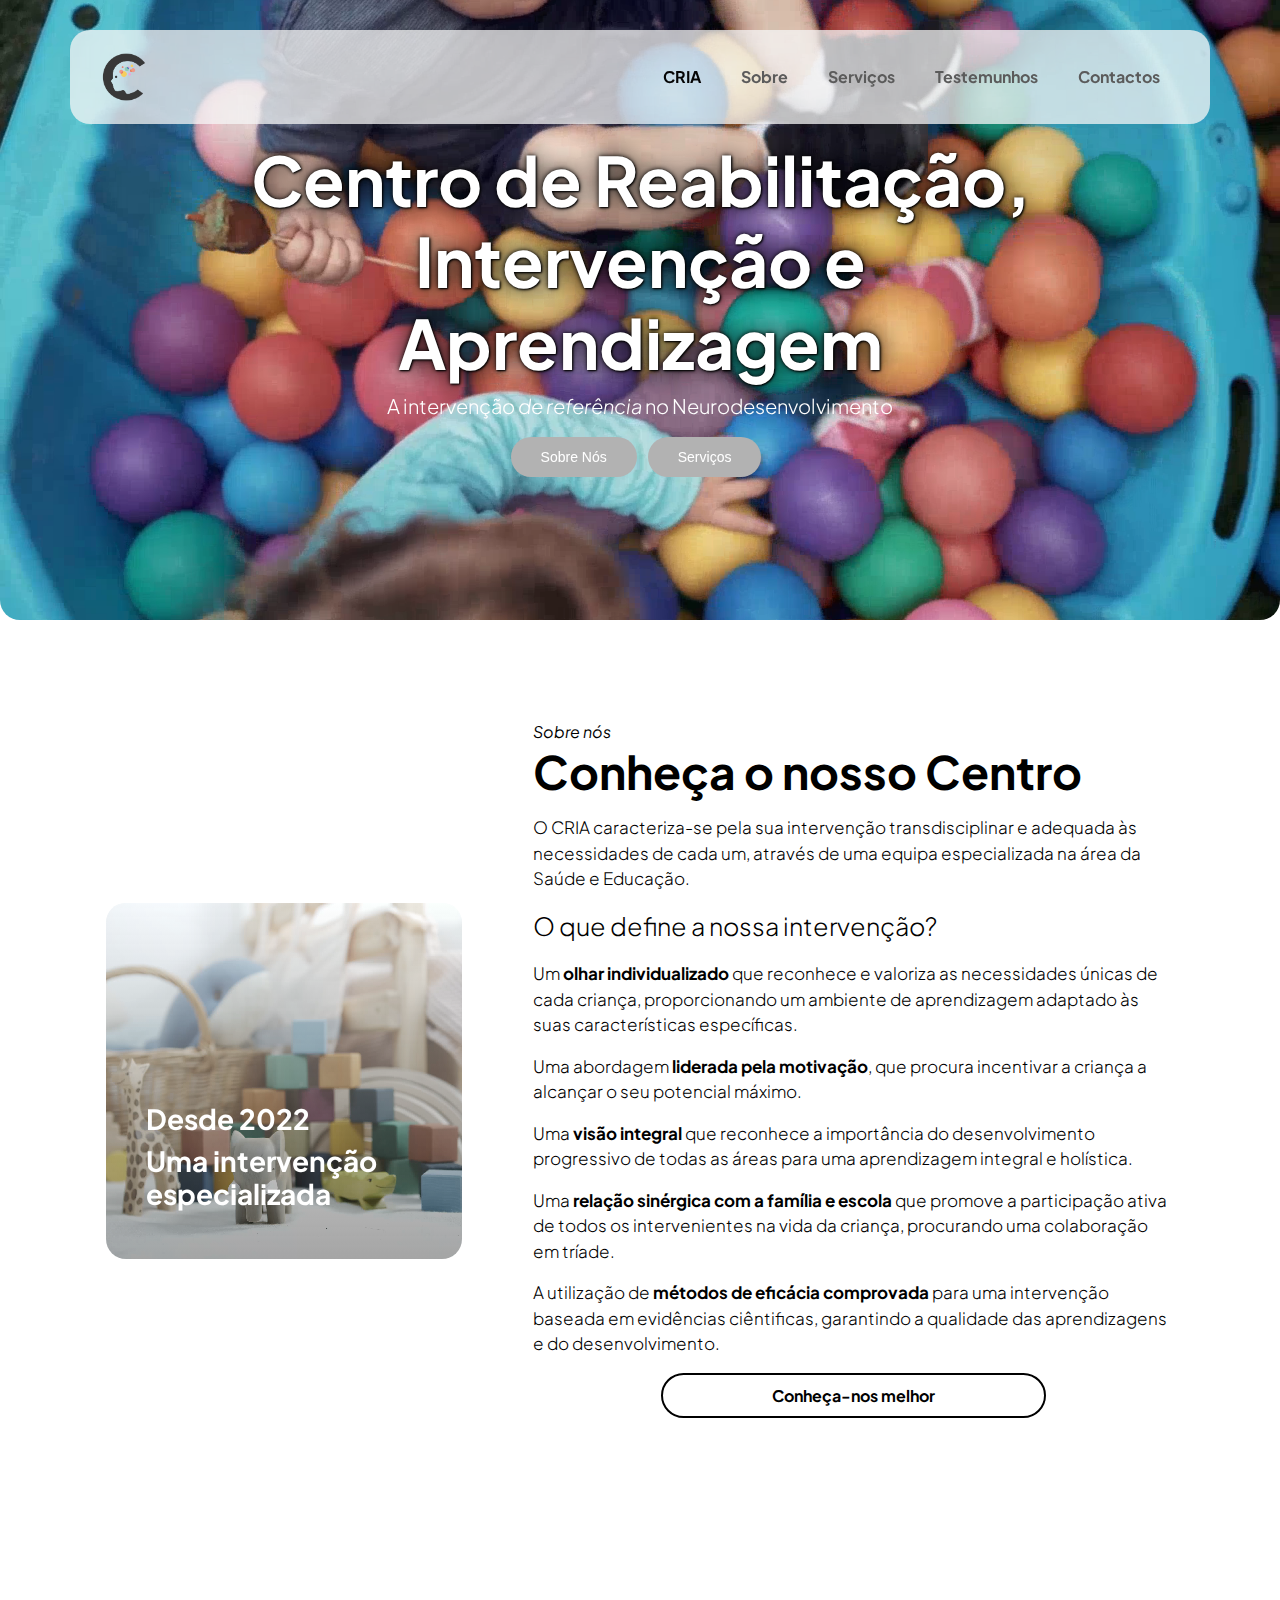
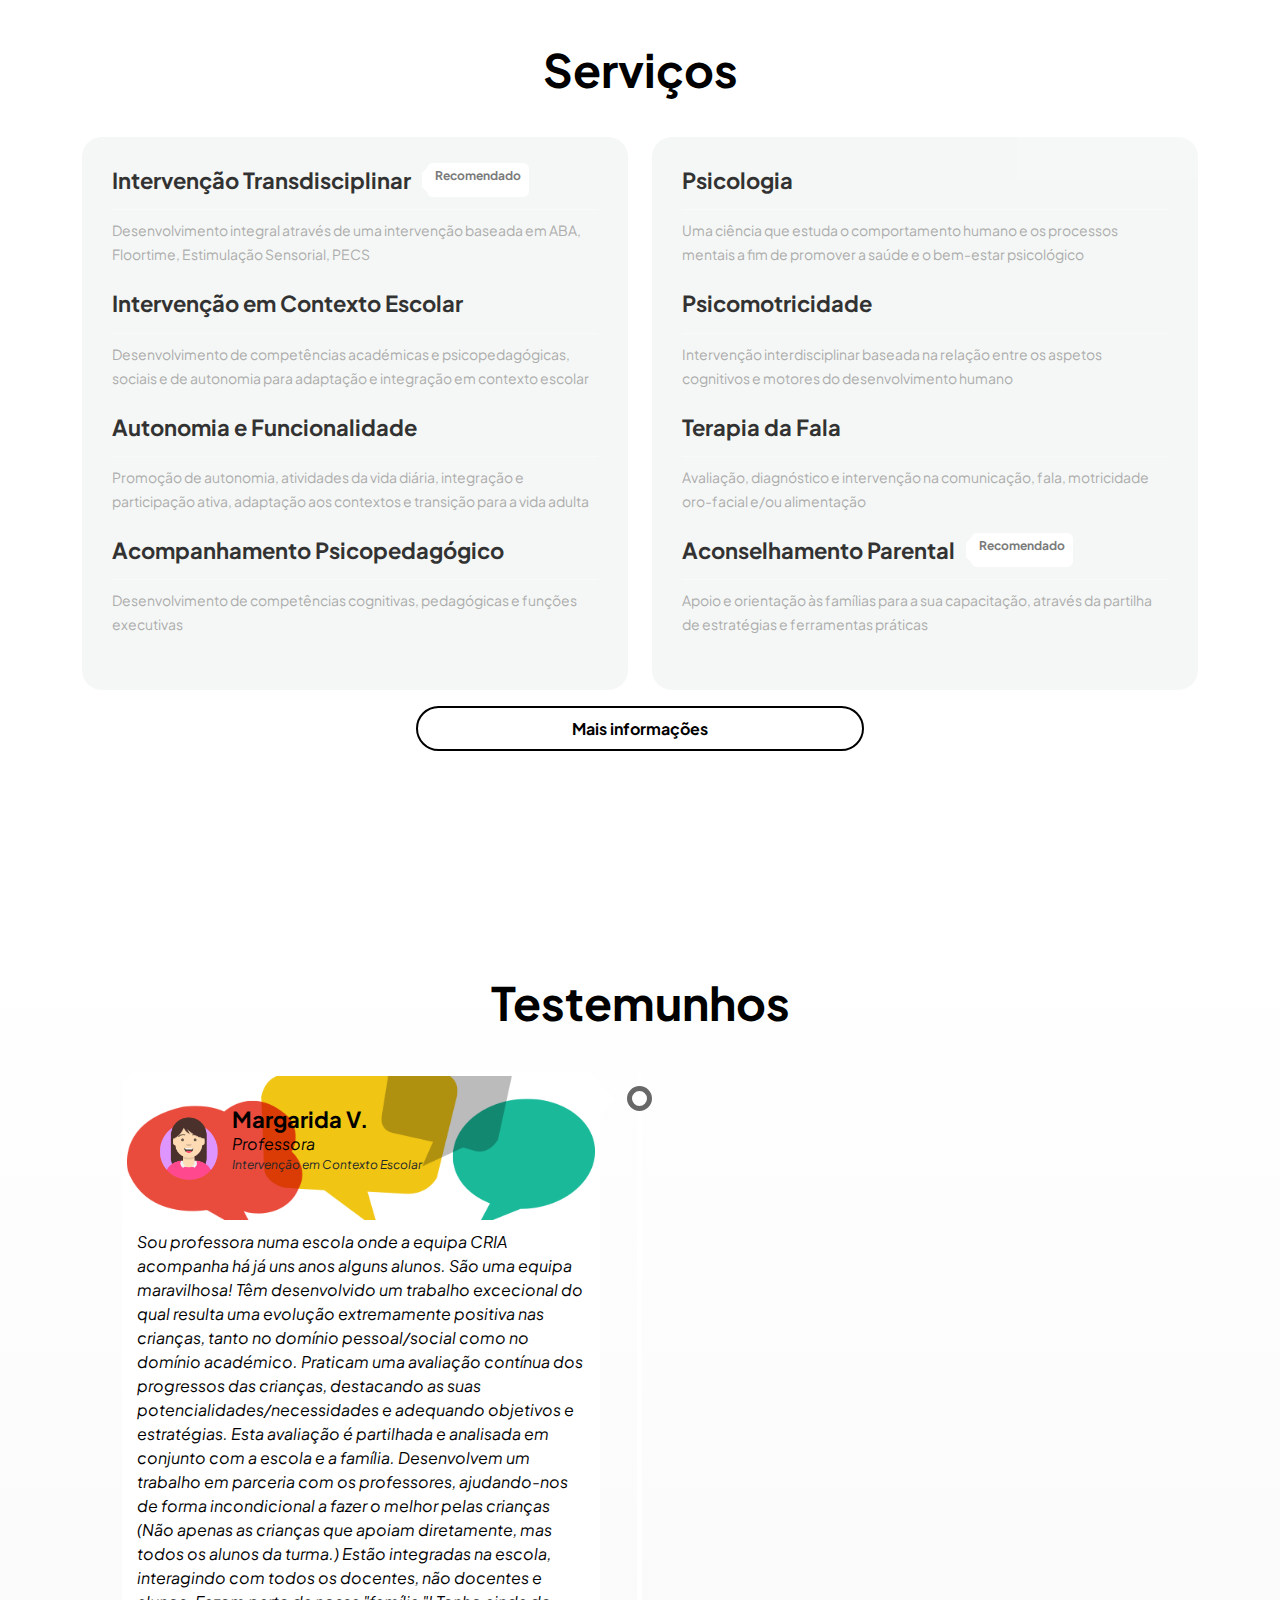
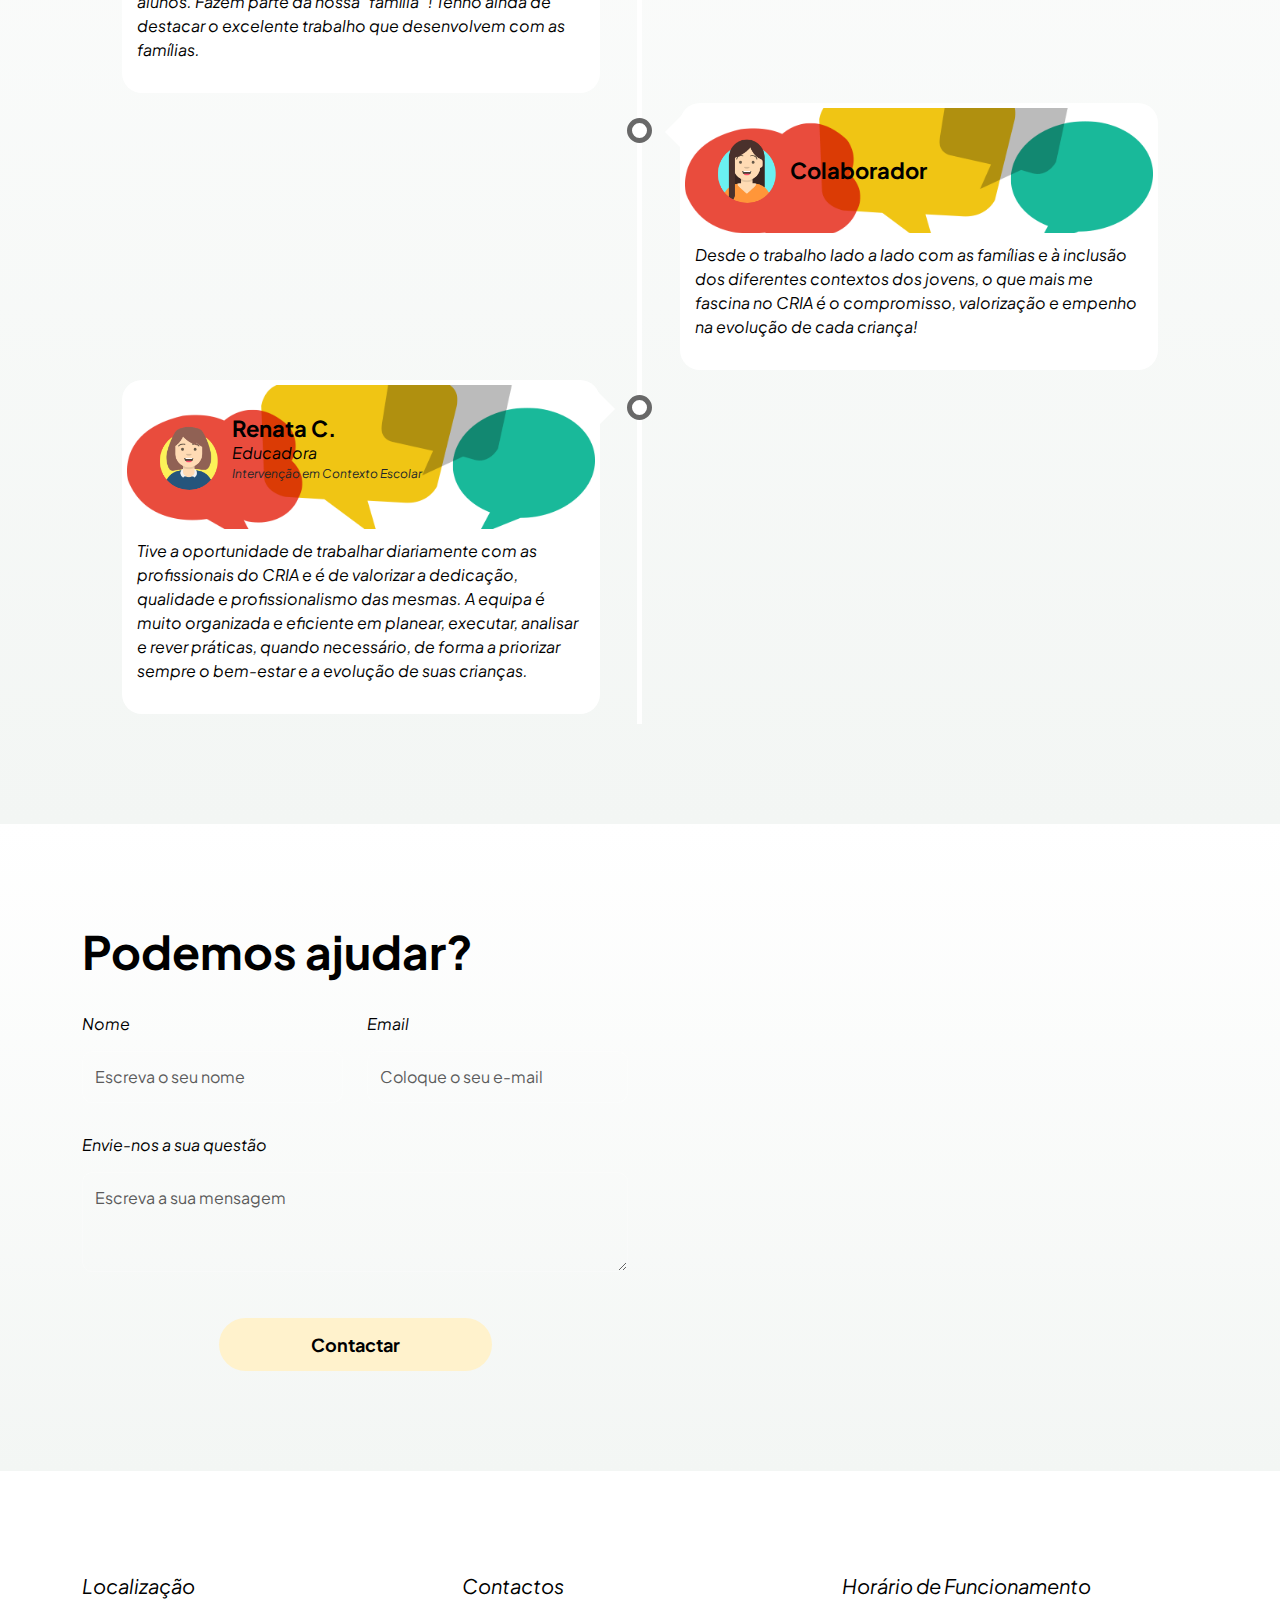
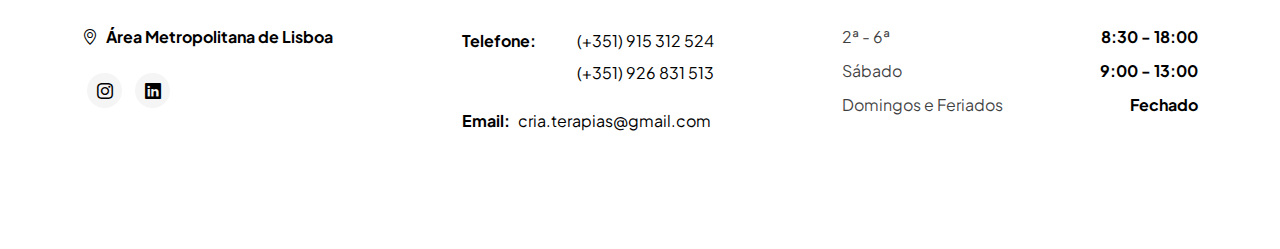
==== commit 018fffca: "More fixes" ====
--- a/index.html
+++ b/index.html
@@ -105,8 +105,8 @@
                           A intervenção <em>de referência</em> no Neurodesenvolvimento
                         </p>
                         <div class="column align-items-center">
-                          <a class="btn custom-1btn smoothscroll me-2 mb-1" href="index.html #sobre">Sobre Nós</a>
-                          <a class="btn custom-1btn smoothscroll me-2 mb-1" href="index.html #servicos">Serviços</a>
+                          <a class="btn custom-1btn smoothscroll me-2 mb-1" href="index.html#sobre">Sobre Nós</a>
+                          <a class="btn custom-1btn smoothscroll me-2 mb-1" href="index.html#servicos">Serviços</a>
                         </div>
                       </div>
                     </div>
@@ -154,7 +154,7 @@
 								 <p class="b">Uma <b>relação sinérgica com a família e escola</b> que promove a participação ativa de todos os intervenientes na vida da criança, procurando uma colaboração em tríade.</p>
 								 <p class="b">A utilização de <b>métodos de eficácia comprovada</b> para uma intervenção baseada em evidências ciêntificas, garantindo a qualidade das aprendizagens e do desenvolvimento.</p>
 
-                                <a href="sobre.html #sobre" alt="Saiba mais sobre nós" class="smoothscroll btn custom-btn custom-border-btn mt-3 mb-4">Conheça-nos melhor</a>
+                                <a href="sobre.html#sobre" alt="Saiba mais sobre nós" class="smoothscroll btn custom-btn custom-border-btn mt-3 mb-4">Conheça-nos melhor</a>
                             </div>
 
                         </div>
@@ -369,9 +369,9 @@
                             </div>
                         </div>
                     </div>
-			<div class="row justify-content-center" col-lg-7 col-12 mt-4 mt-lg-0 mx-auto">
-	                          <a href="servicos.html #section_30" class="smoothscroll btn custom-btn custom-border-btn mt-3 mb-4">Mais informações</a>
-	                        </div>
+                    <div class="row justify-content-center col-lg-7 col-12 mt-4 mt-lg-0 mx-auto">
+	                    <a href="servicos.html#section_30" class="smoothscroll btn custom-btn custom-border-btn mt-3 mb-4">Mais informações</a>
+	                  </div>
                 </section>
 
 
--- a/css/tooplate-barista.css
+++ b/css/tooplate-barista.css
@@ -36,6 +36,9 @@
   --font-weight-light:            300;
   --font-weight-normal:           400;
   --font-weight-bold:             700;
+
+  --navbar-padding-small:         5px 30px;
+  --navbar-padding:               15px 30px;
 }
 
 body {
@@ -110,7 +113,6 @@
   color: black;
   font-size: 17px;
   font-weight: var(--font-weight-light);
-  text-align: justify;
 }
 
 ul li {
@@ -294,6 +296,9 @@
   CUSTOM BUTTON
 -----------------------------------------*/
 .custom-btn {
+  display: block;
+  margin-left: auto;
+  margin-right: auto;
   background: #999999;
   text-position: center;
   border: 2px solid transparent;
@@ -365,9 +370,9 @@
 }
 
 .sticky-wrapper.is-sticky .container {
-  background: rgba(245, 245, 245, 0.65);
-  border-radius: var(--border-radius-medium);
-  padding: 15px 30px;
+  background: rgba(245, 245, 245, 0.9);
+  border-radius: var(--border-radius-medium);
+  padding: var(--navbar-padding)
 }
 
 .navbar {
@@ -378,9 +383,9 @@
 }
 
 .navbar .container {
-  background: rgba(245, 245, 245, 0.65);
-  border-radius: var(--border-radius-medium);
-  padding: 15px 30px;
+  background: rgba(245, 245, 245, 0.75);
+  border-radius: var(--border-radius-medium);
+  padding: var(--navbar-padding)
 }
 
 .navbar-brand,
@@ -538,7 +543,7 @@
 }
 
 .navbar-toggler .navbar-toggler-icon {
-  background: var(--white-color);
+  background: var(--dark-color);
   transition: background 10ms 300ms ease;
   display: block;
   width: 30px;
@@ -554,7 +559,7 @@
   position: absolute;
   right: 0;
   left: 0;
-  background: var(--white-color);
+  background: var(--dark-color);
   width: 30px;
   height: 2px;
   content: '';
@@ -573,10 +578,11 @@
   HERO
 -----------------------------------------*/
 .hero-section {
+  border-bottom-left-radius: var(--border-radius-medium);
+  border-bottom-right-radius: var(--border-radius-medium);
   background-color: white;
   position: relative;
   overflow: hidden;
-  min-height: 620px;
   text-align: center;
 }
 
@@ -594,12 +600,6 @@
   pointer-events: none;
 }
 
-@media screen and (min-width: 991px) {
-  .hero-section {
-    height: 100vh;
-  }
-}
-
 .hero-section h1 {
   color: var(--white-color);
 }
@@ -656,7 +656,6 @@
 }
 
 .custom-video {
-  border-radius: var(--border-radius-medium);
   width: 100%;
   height: 100%;
   object-fit: cover;
@@ -682,6 +681,10 @@
 
 .about-section h6 {
   color: var(--secondary-color);
+}
+
+.about-section .custom-video {
+  border-radius: var(--border-radius-medium);
 }
 
 .team-block-wrap {
@@ -842,6 +845,7 @@
   position: relative;
   bottom: 4px;
   padding-bottom: 6px;
+  line-height: 18px;
 }
 
 .badge::before {
@@ -1278,9 +1282,24 @@
 /*---------------------------------------
   RESPONSIVE STYLES
 -----------------------------------------*/
+@media screen and (min-width: 1201px) {
+  .hero-section {
+    min-height: 620px;
+  }
+}
+
 @media screen and (max-width: 1200px) {
   h1 {
     font-size: 62px;
+  }
+
+  .hero-section {
+    min-height: 500px;
+  }
+
+  .navbar .container,
+  .sticky-wrapper.is-sticky .container {
+    padding: var(--navbar-padding-small);
   }
 }
 
@@ -1355,14 +1374,13 @@
 
   .hero-slides .custom-video {
     min-width: 1100px;
-}
+  }
 }
 
 @media screen and (max-width: 767px) {
   .custom-btn {
     font-size: 14px;
     padding: 12px 20px;
-    margin-left: 80px;
   }
 
   .menu-block-wrap,
@@ -1379,7 +1397,6 @@
 
   .hero-section {
     padding: 0;
-    min-height: 500px;
   }
 }
 
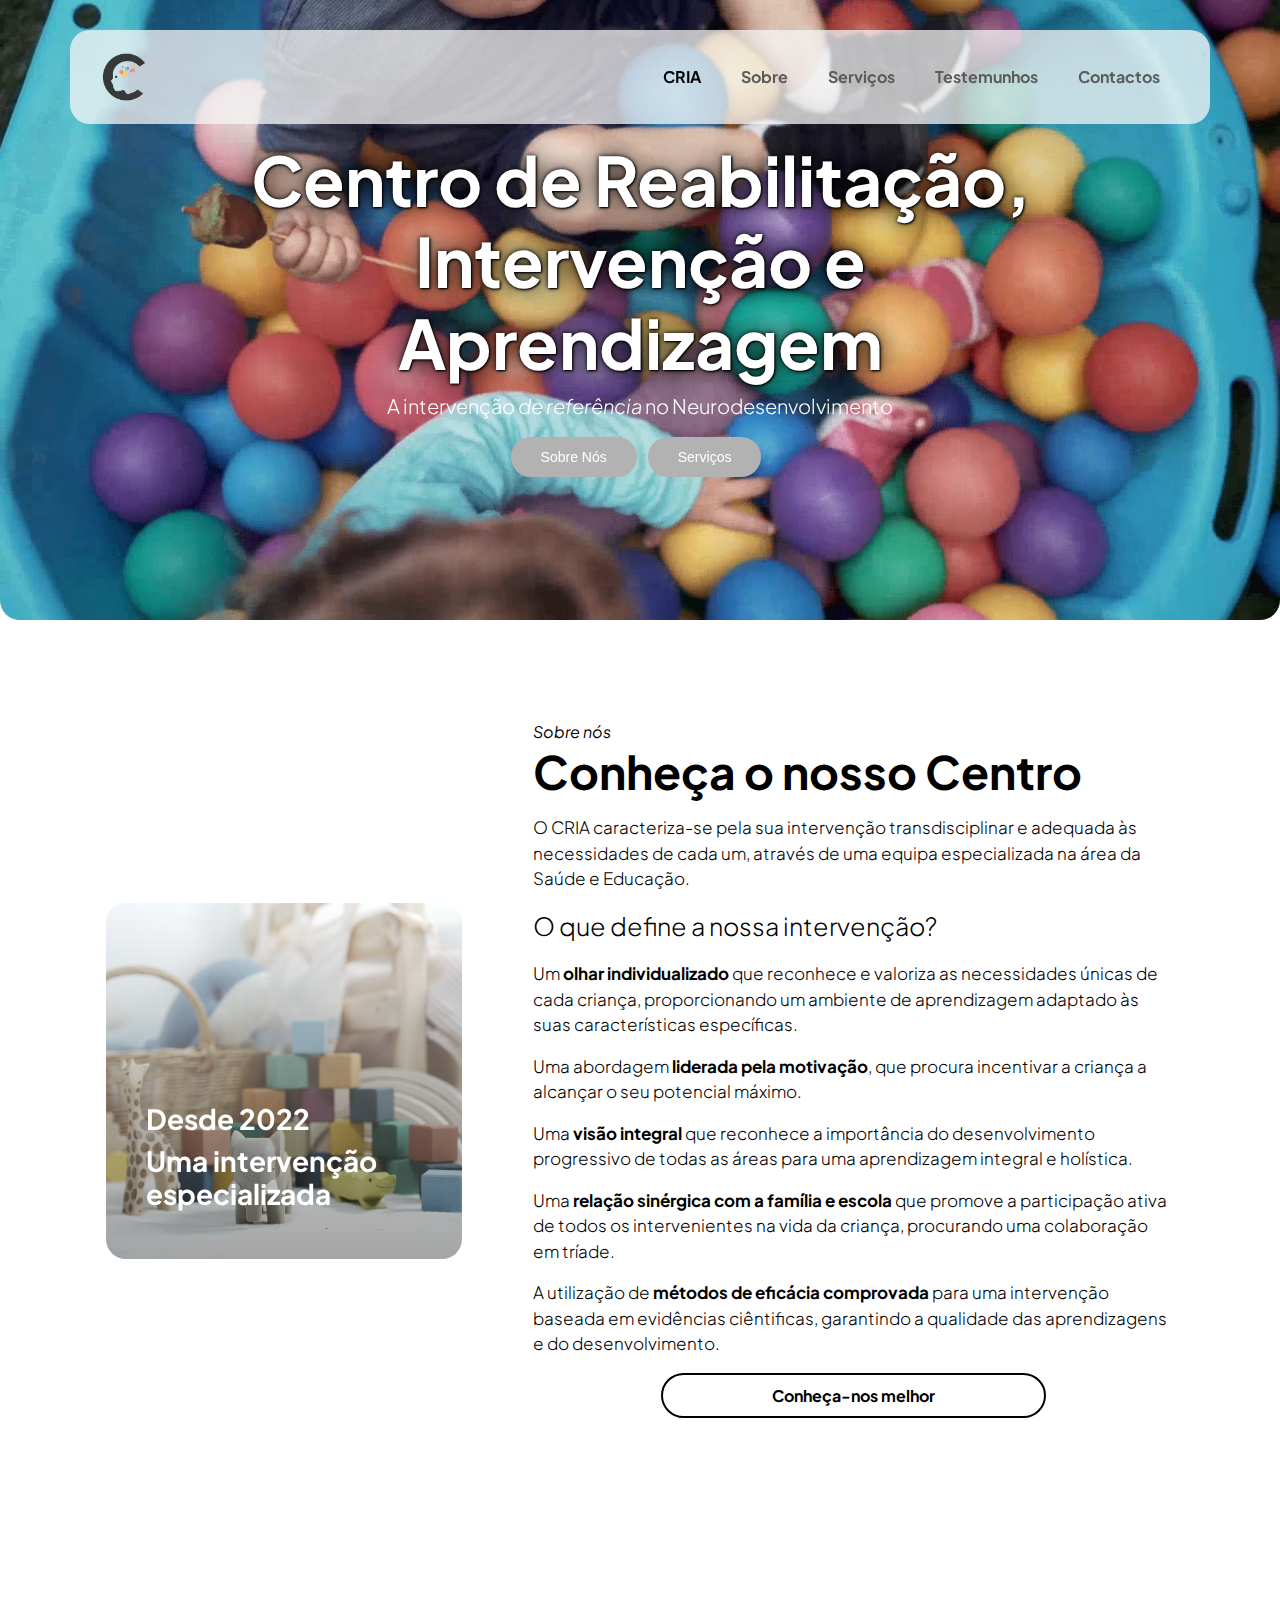
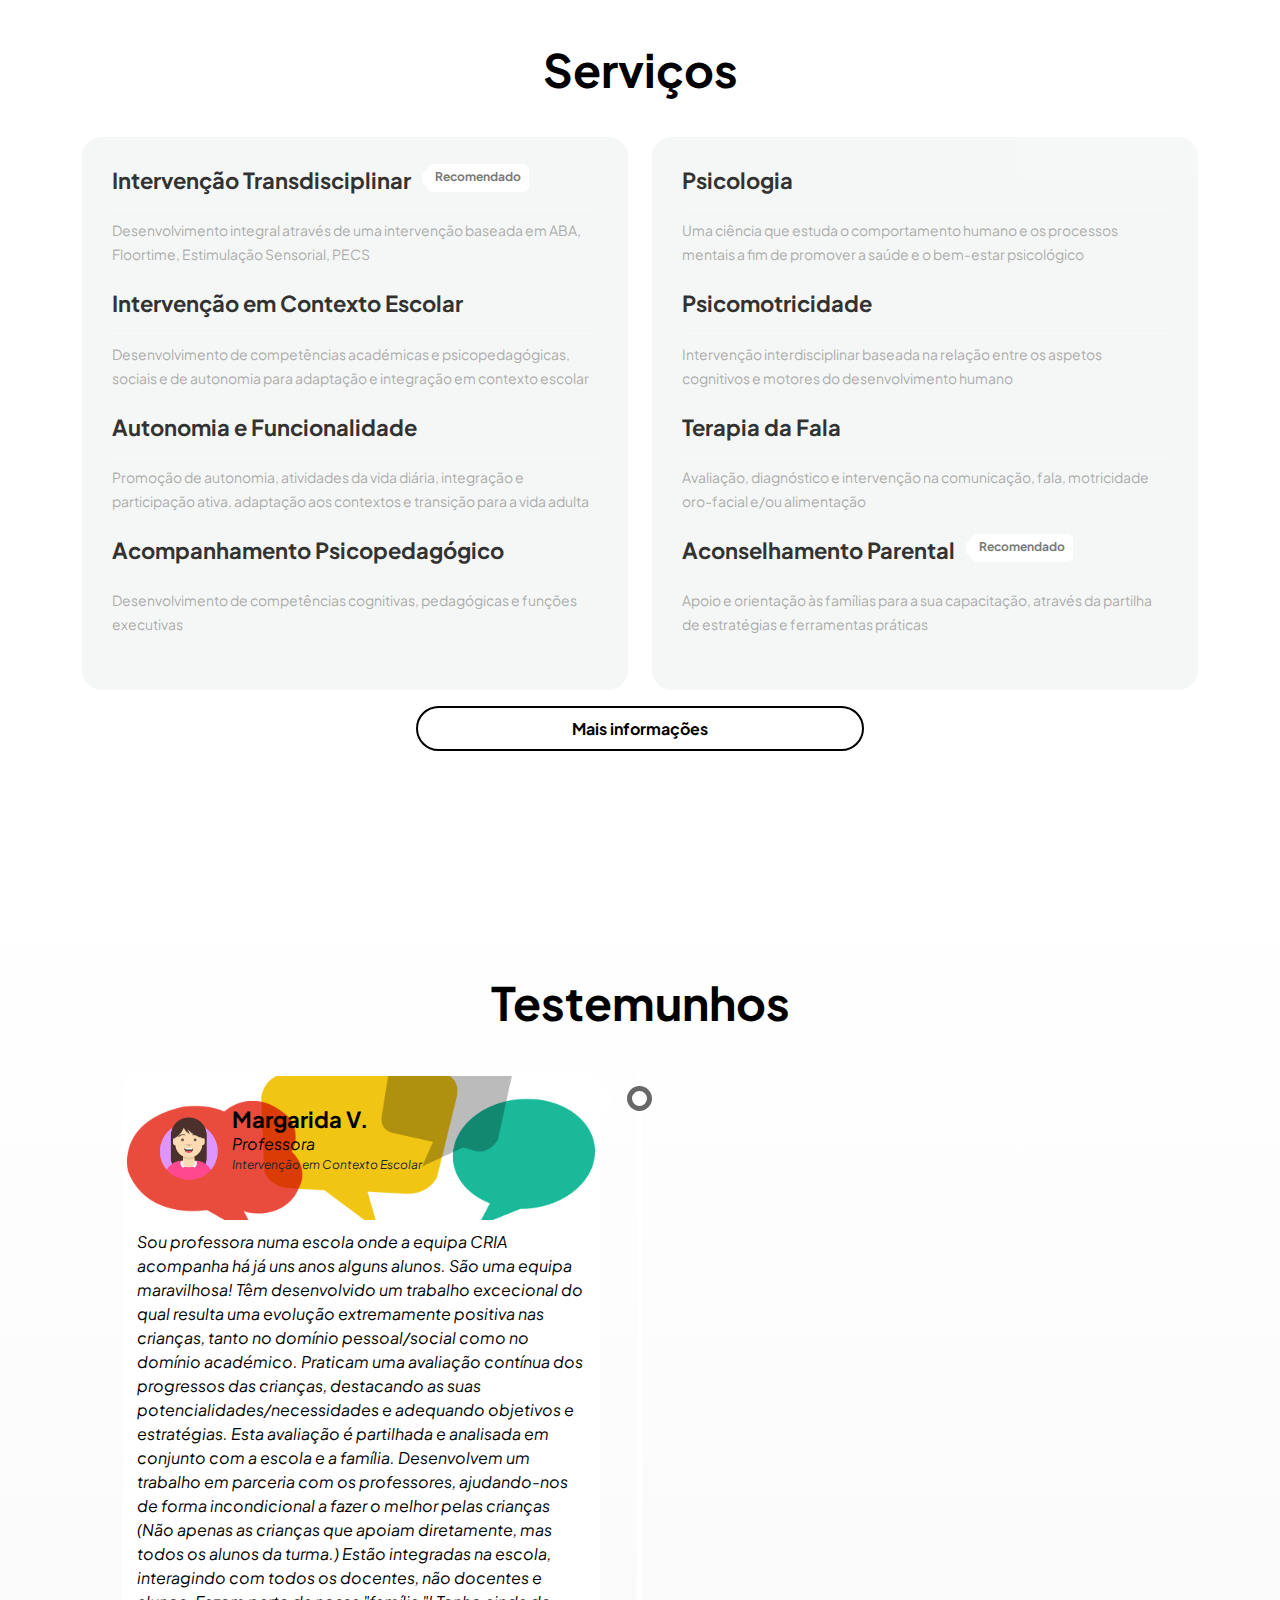
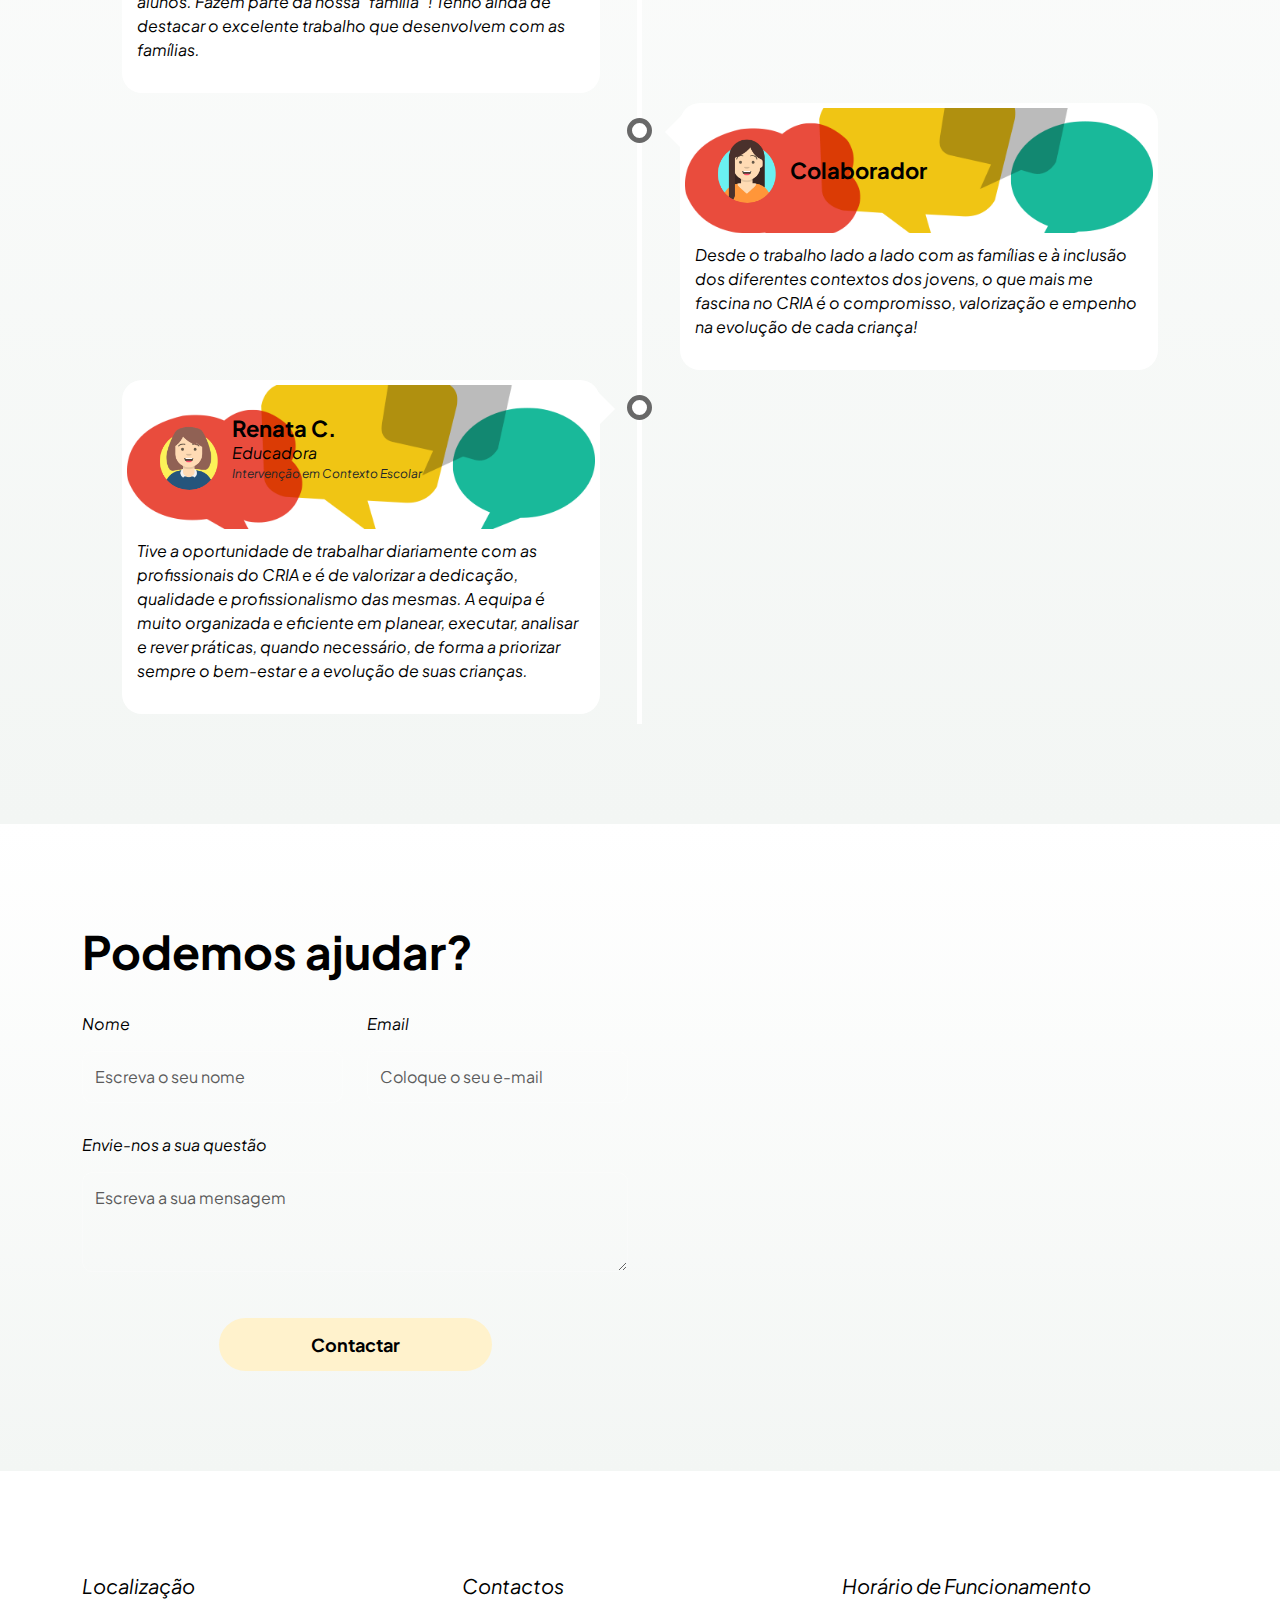
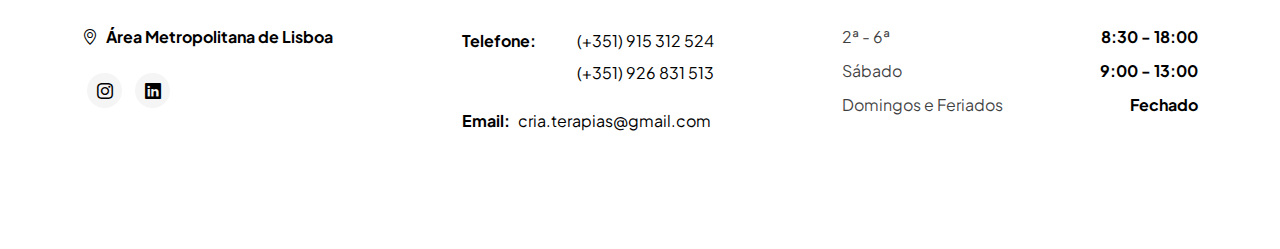
==== commit 2c049f55: "Fix badges" ====
--- a/index.html
+++ b/index.html
@@ -267,7 +267,10 @@
 
                                     <div class="menu-block">
                                         <div class="d-flex">
-                                            <h6>Intervenção Transdisciplinar</h6> <span class="badge ms-3">Recomendado</span>
+                                            <h6>Intervenção Transdisciplinar</h6>
+                                            <div>
+                                              <span class="badge ms-3">Recomendado</span>
+                                            </div>
                                         </div>
                                       <div class="border-top mt-2 pt-2">
                                             <small>Desenvolvimento integral através de uma intervenção baseada em ABA, Floortime, Estimulação Sensorial, PECS</small>
@@ -355,7 +358,10 @@
 
                                     <div class="menu-block my-4">
                                         <div class="d-flex">
-                                            <h6>Aconselhamento Parental</h6> <span class="badge ms-3">Recomendado</span>
+                                            <h6>Aconselhamento Parental</h6>
+                                            <div>
+                                              <span class="badge ms-3">Recomendado</span>
+                                            </div>
 
                                             <span class="underline"></span>
 
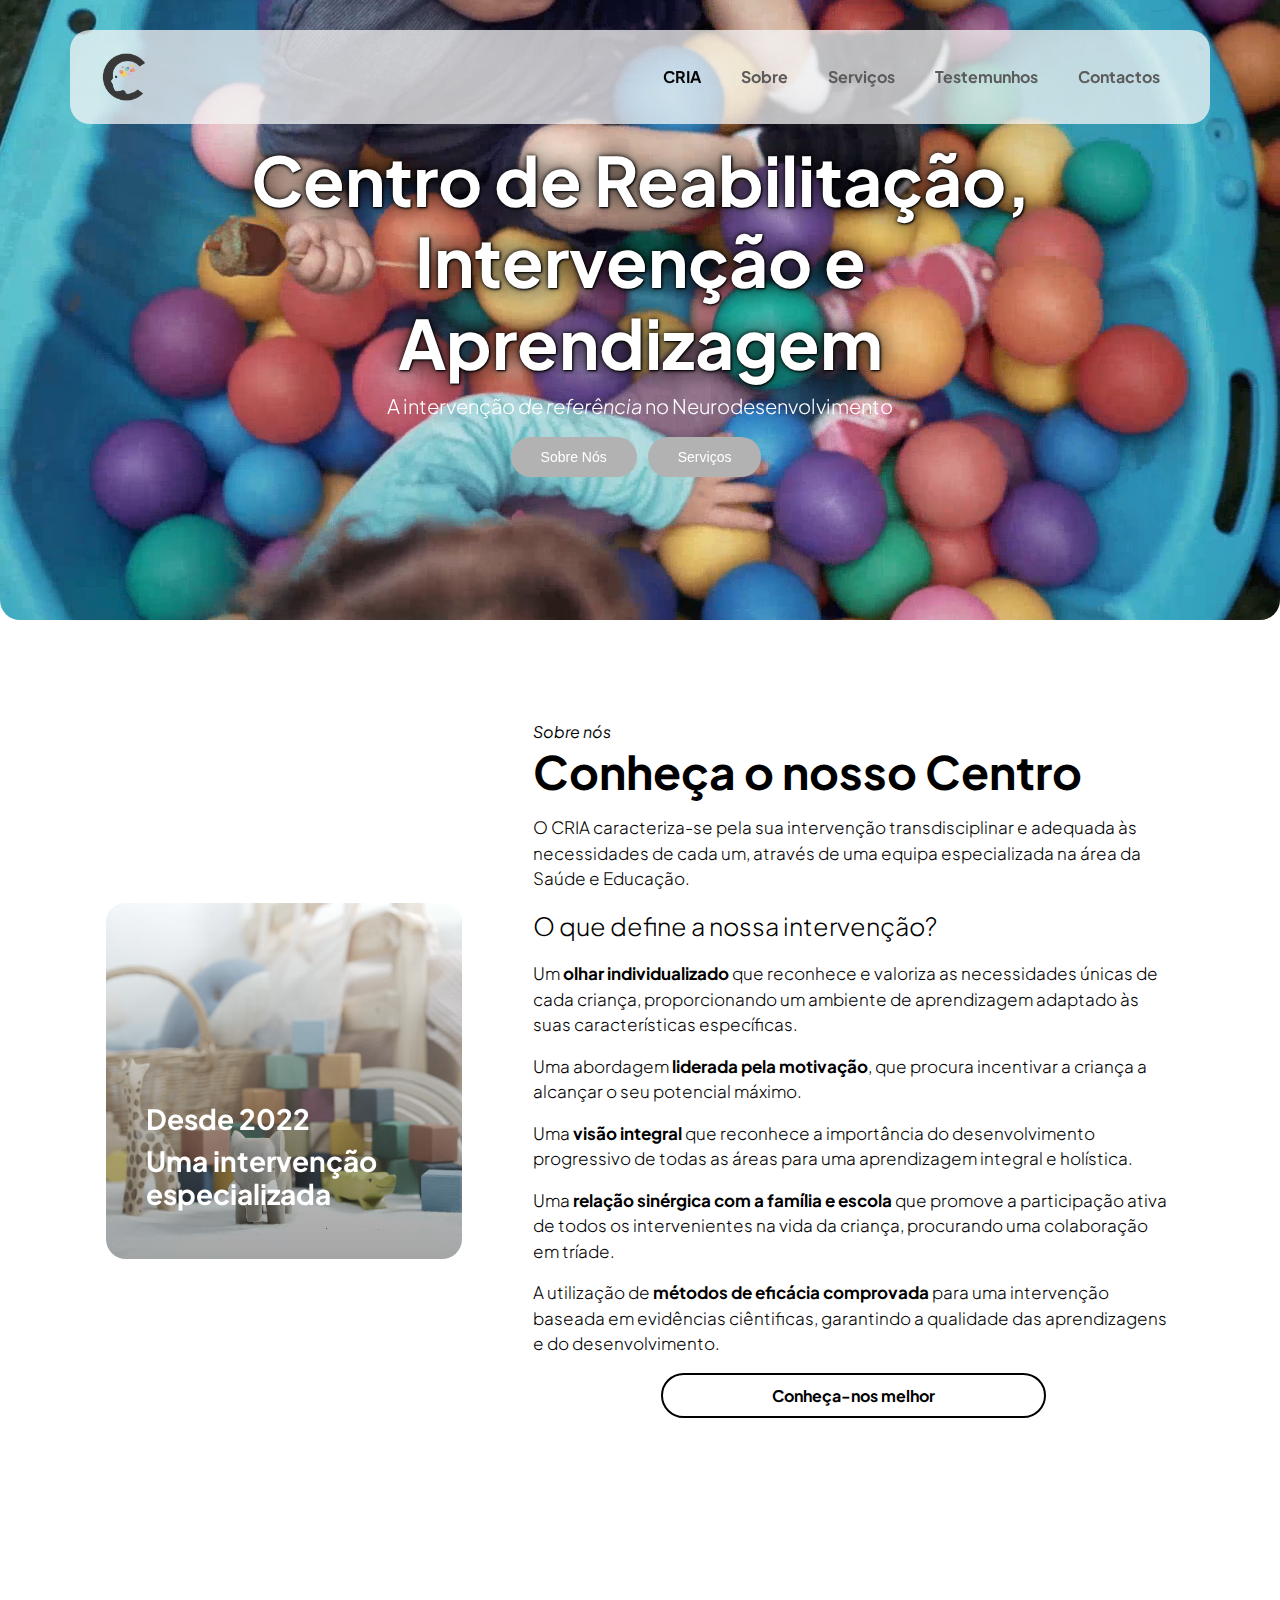
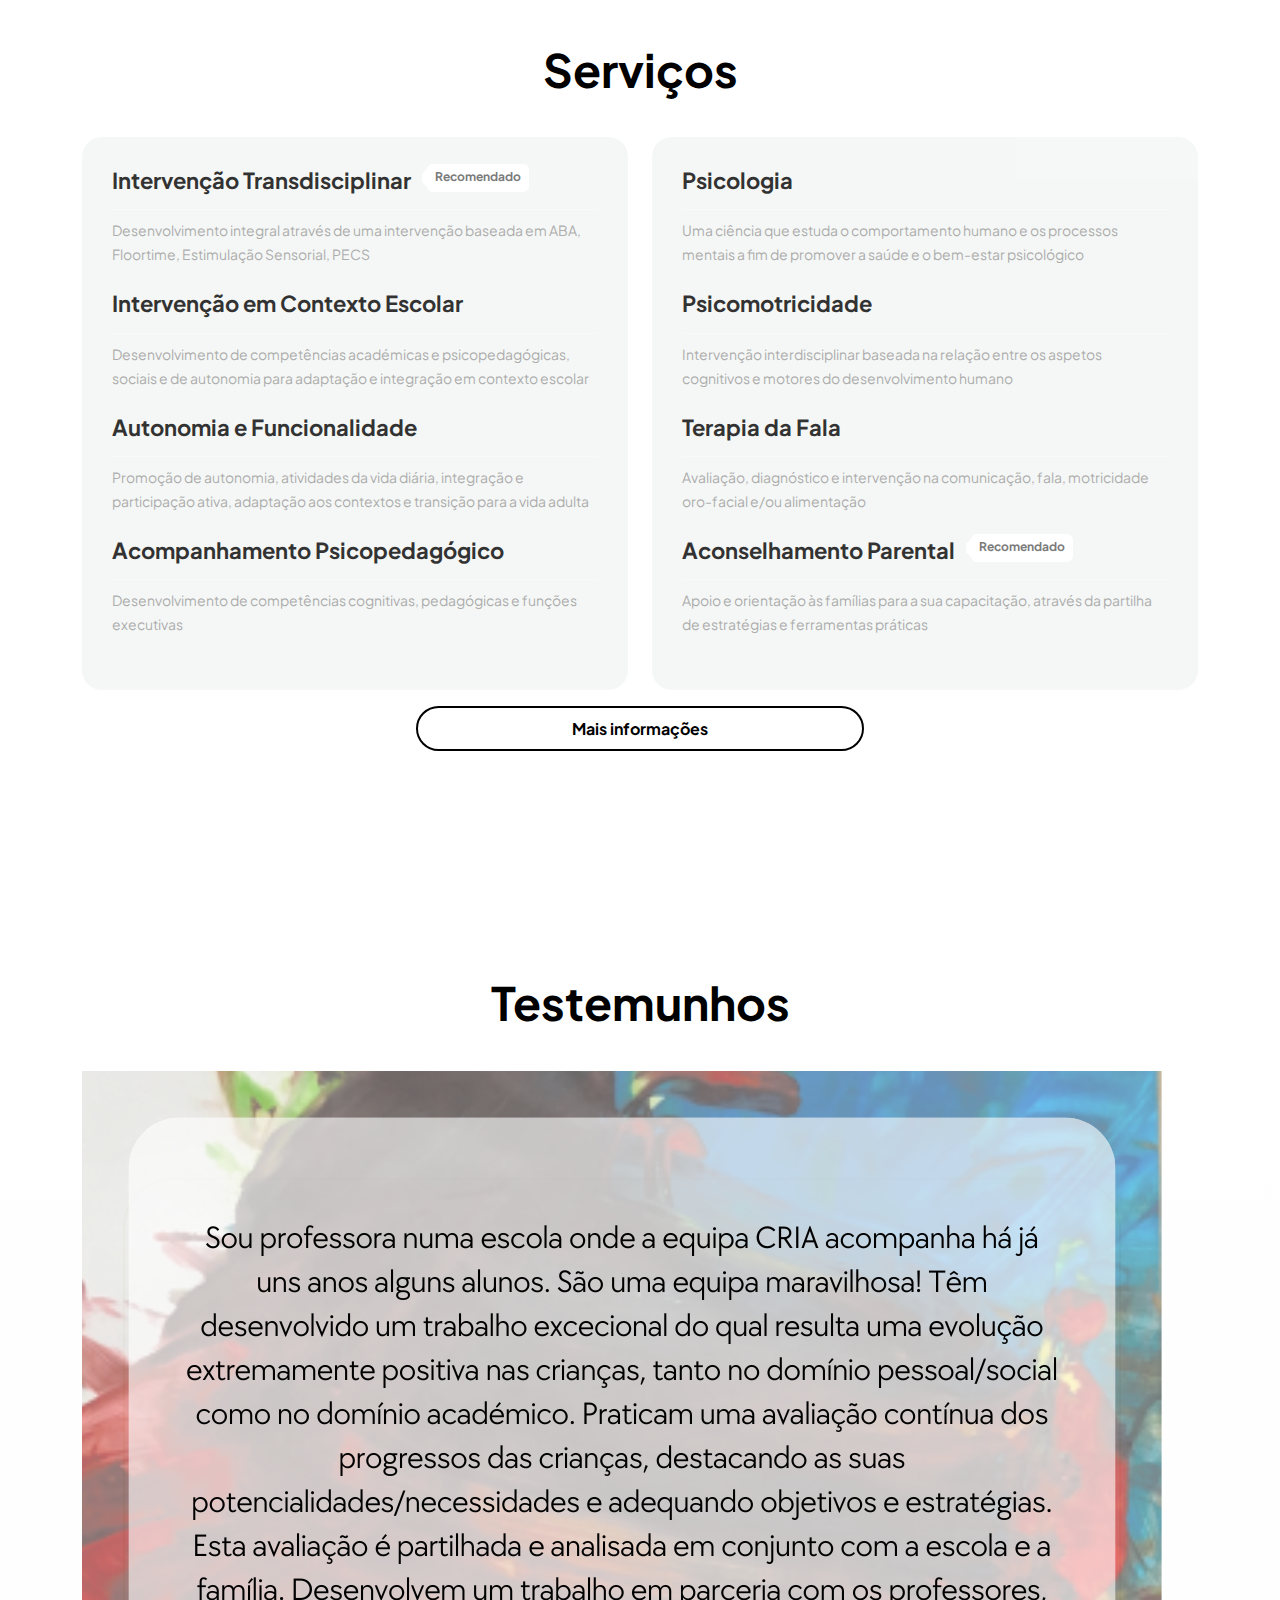
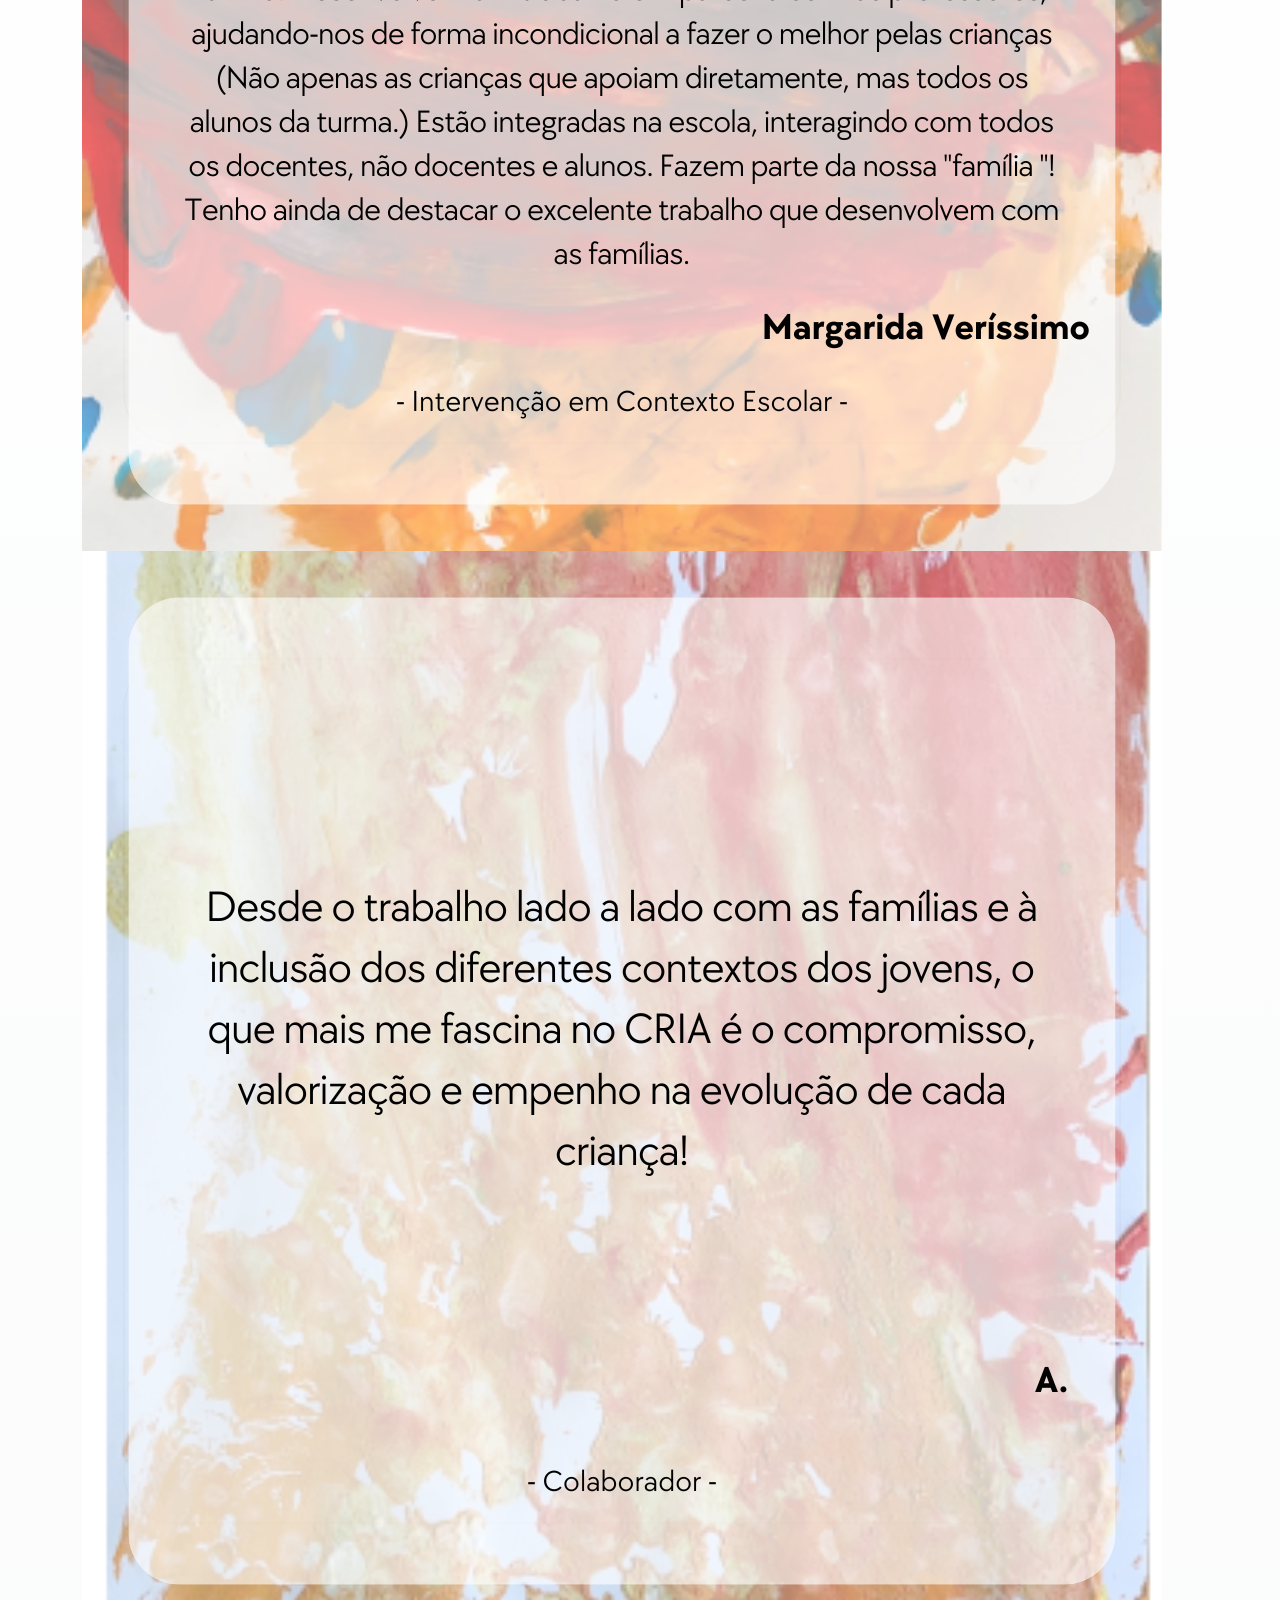
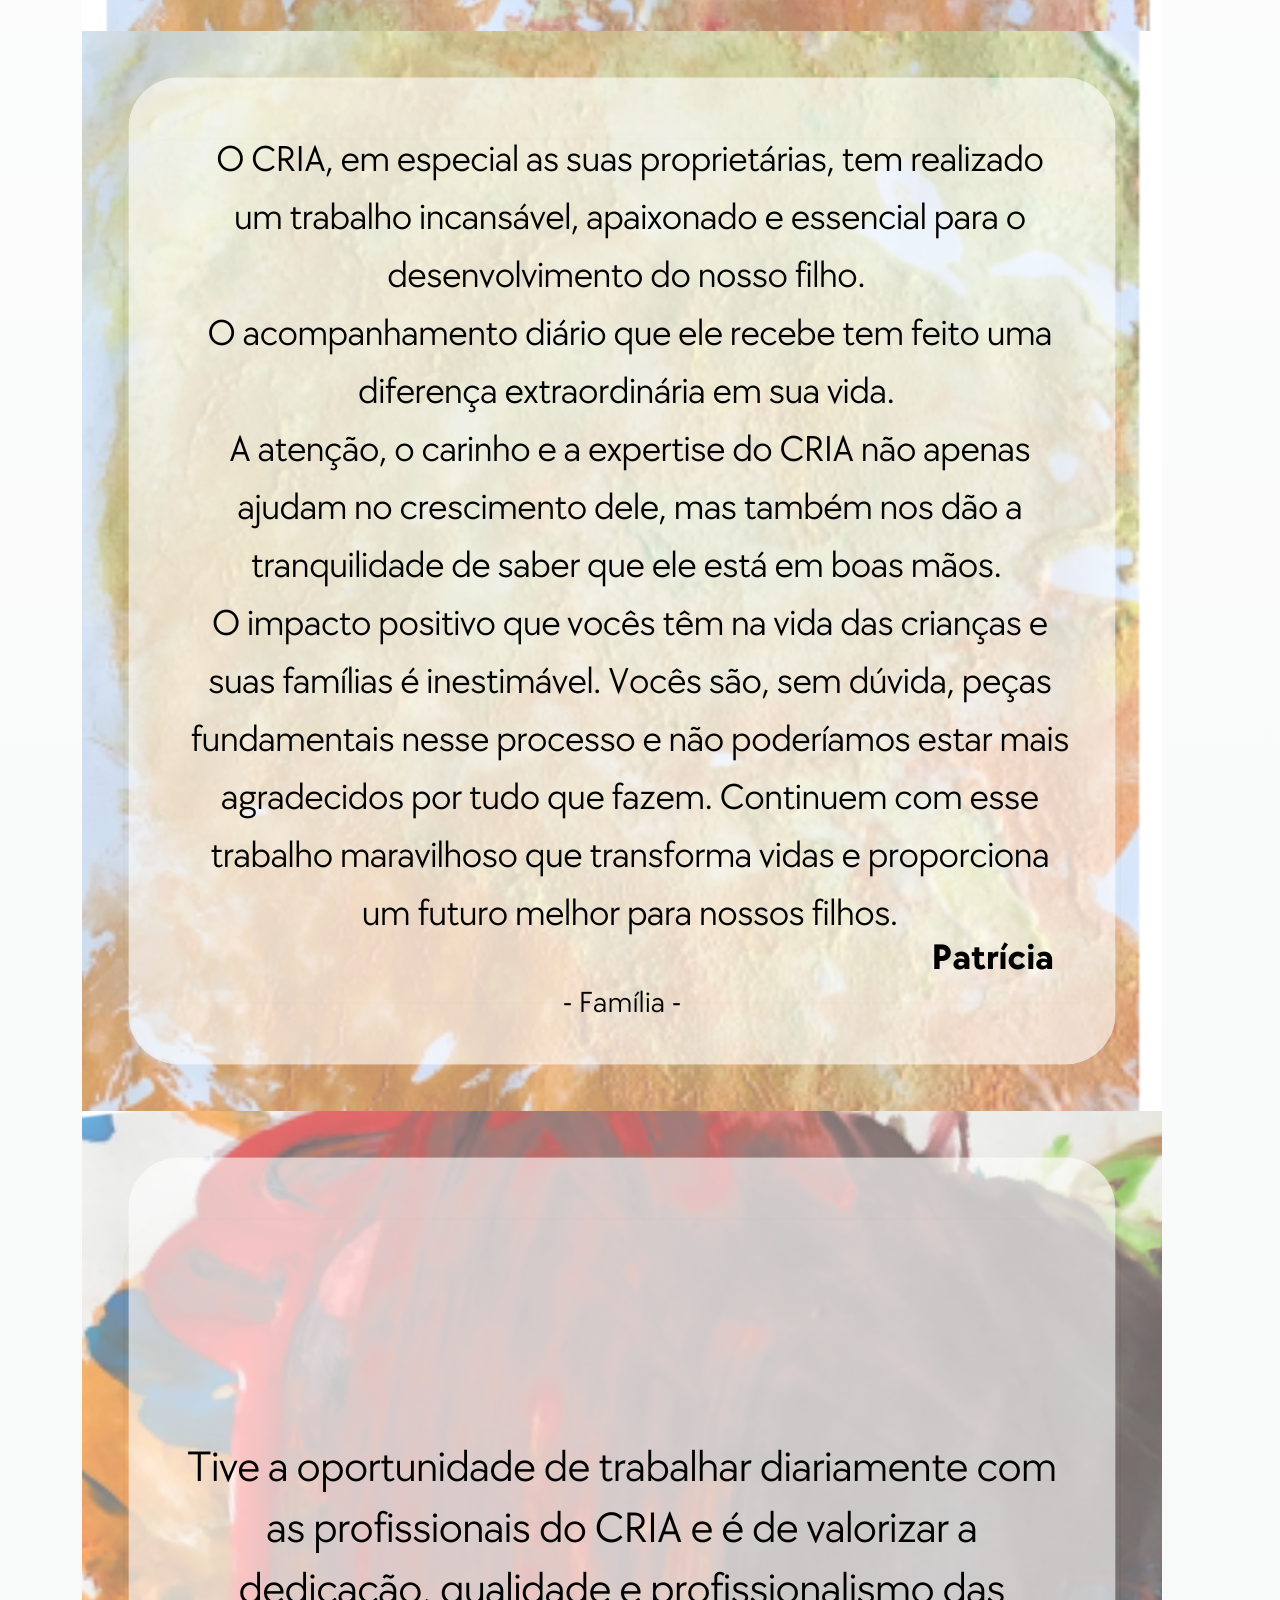
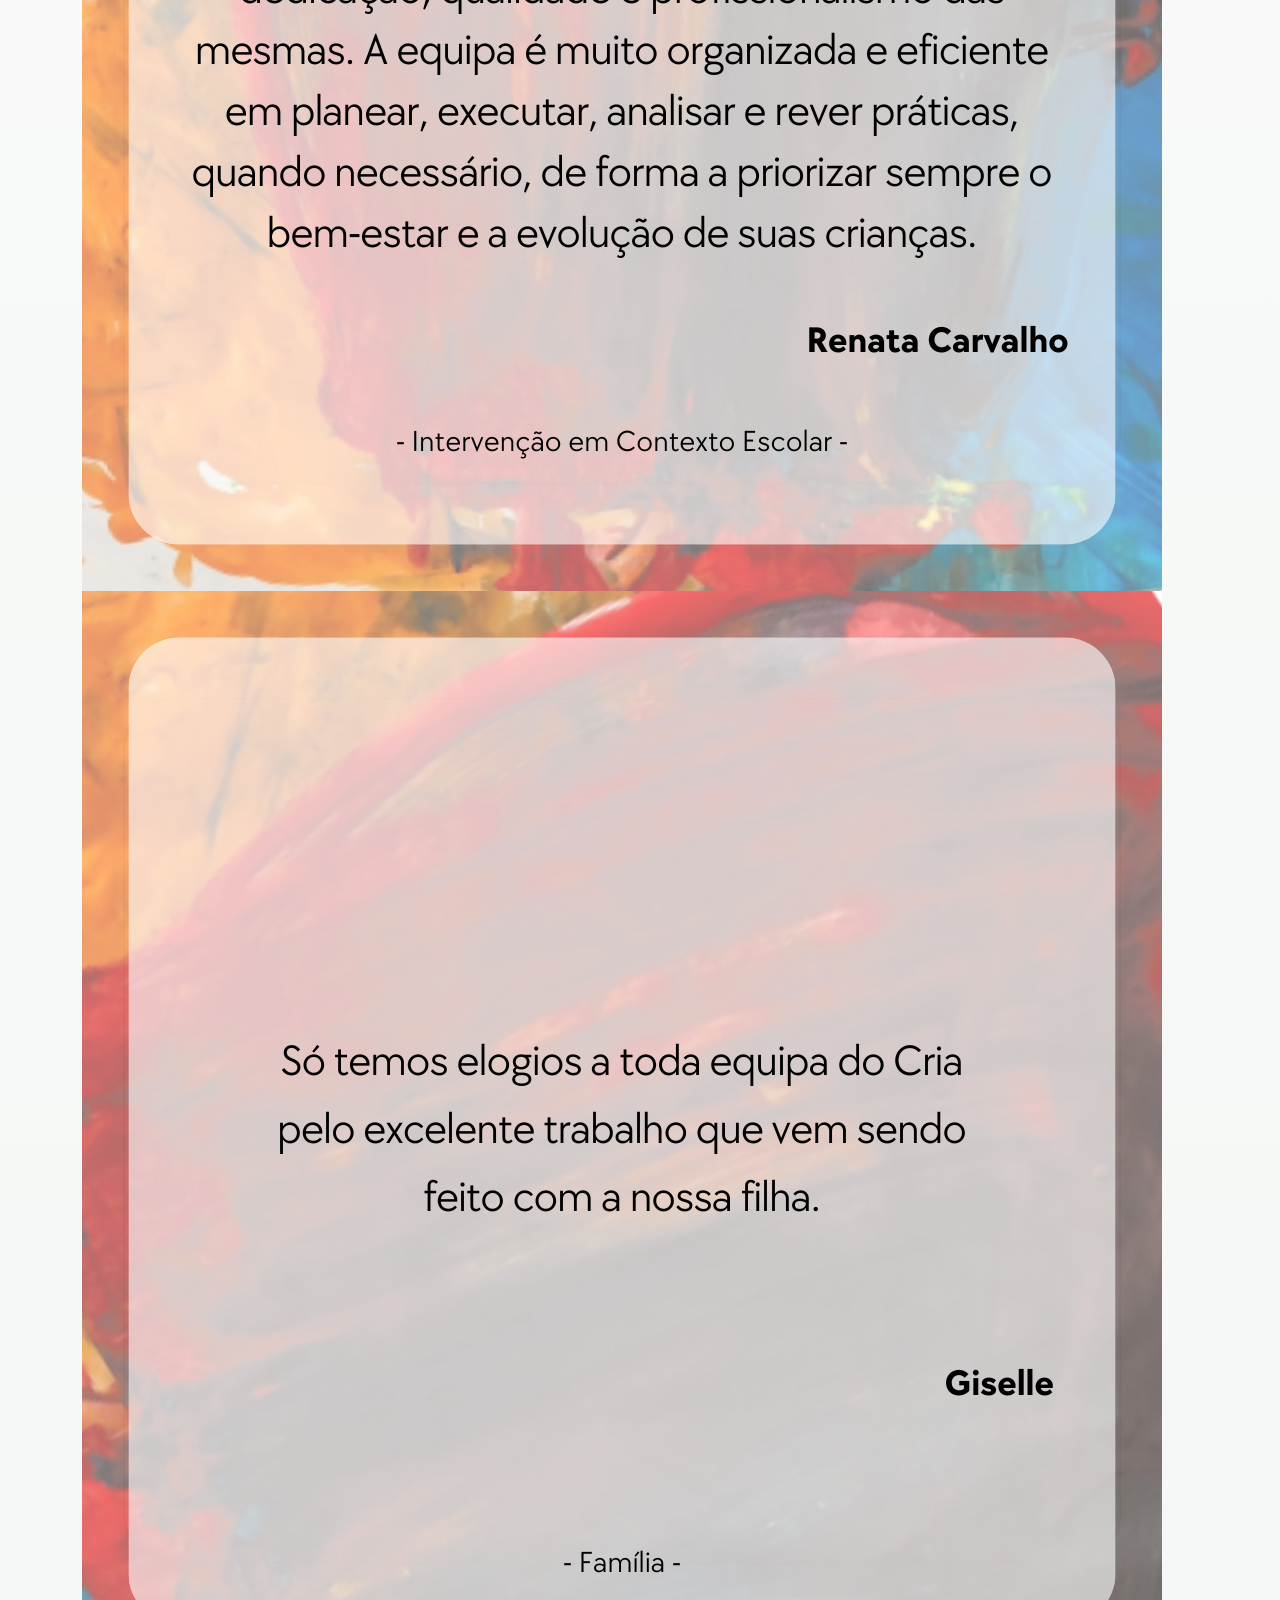
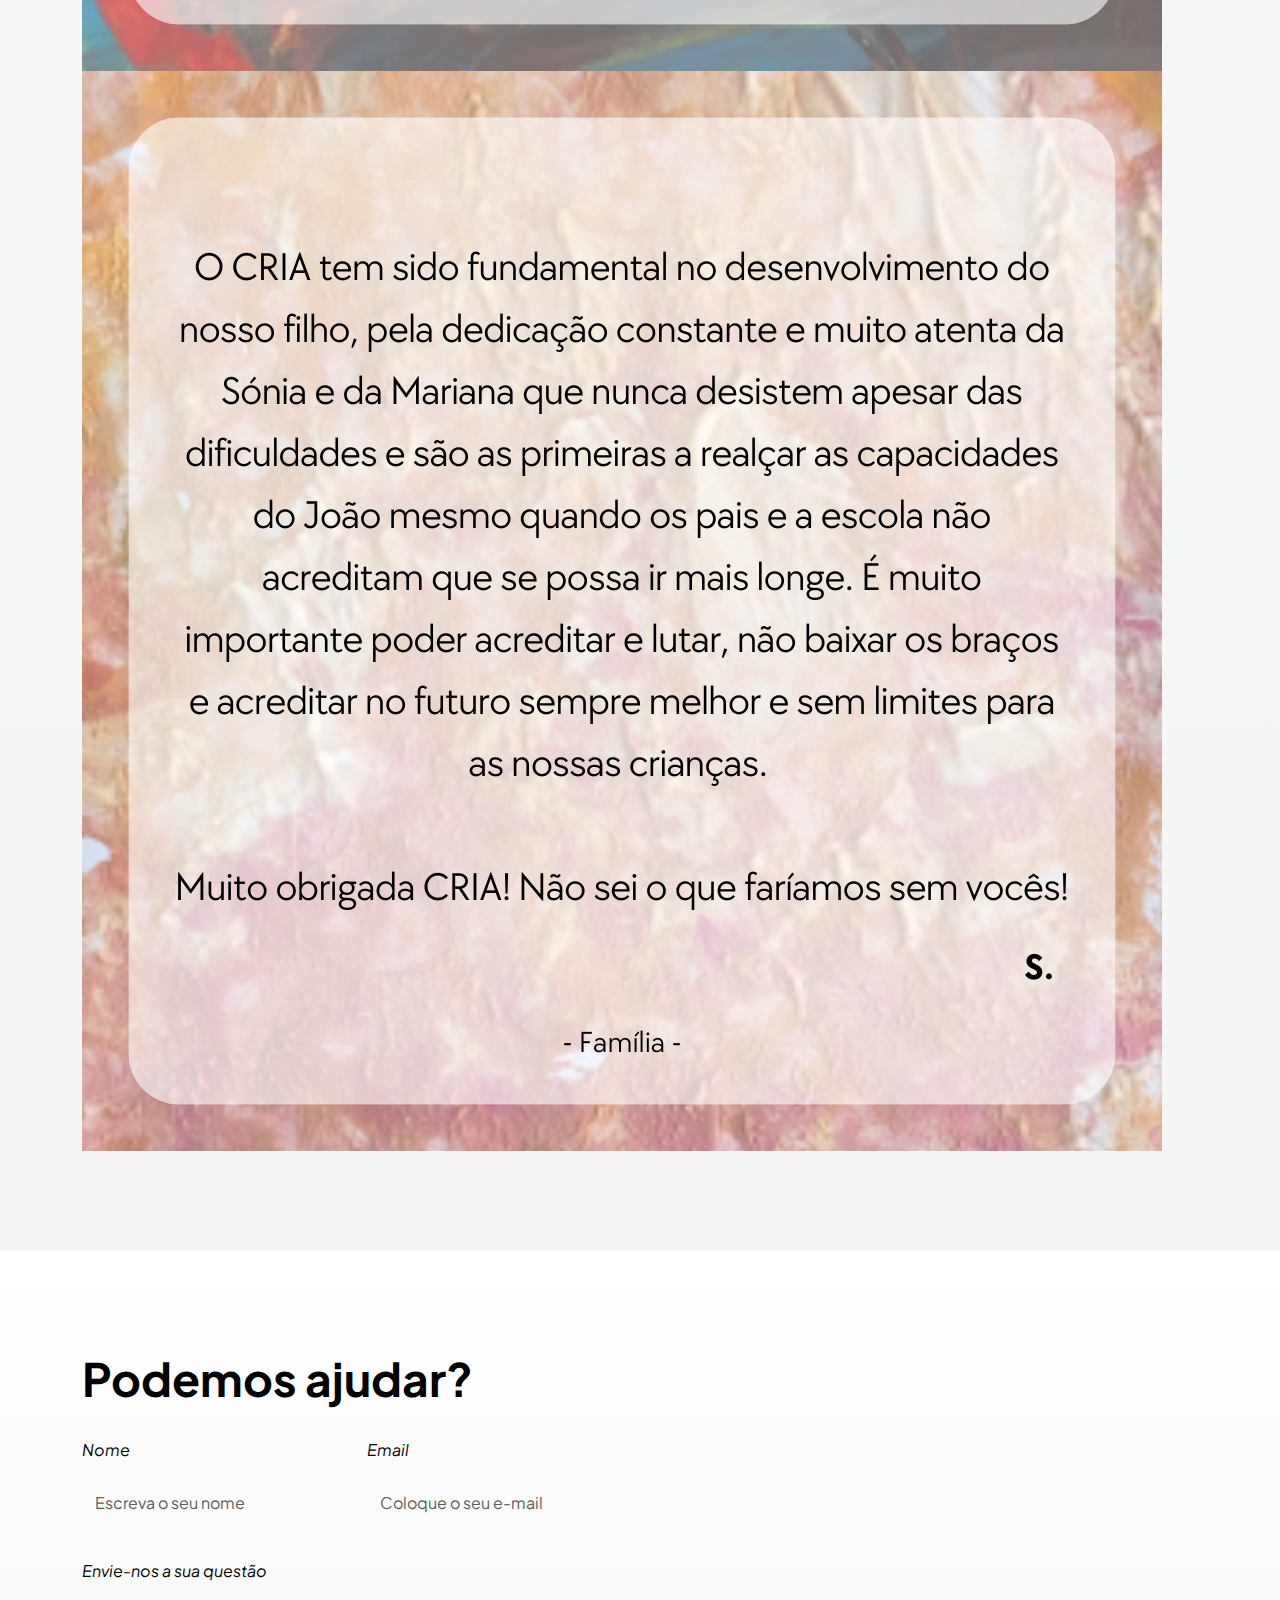
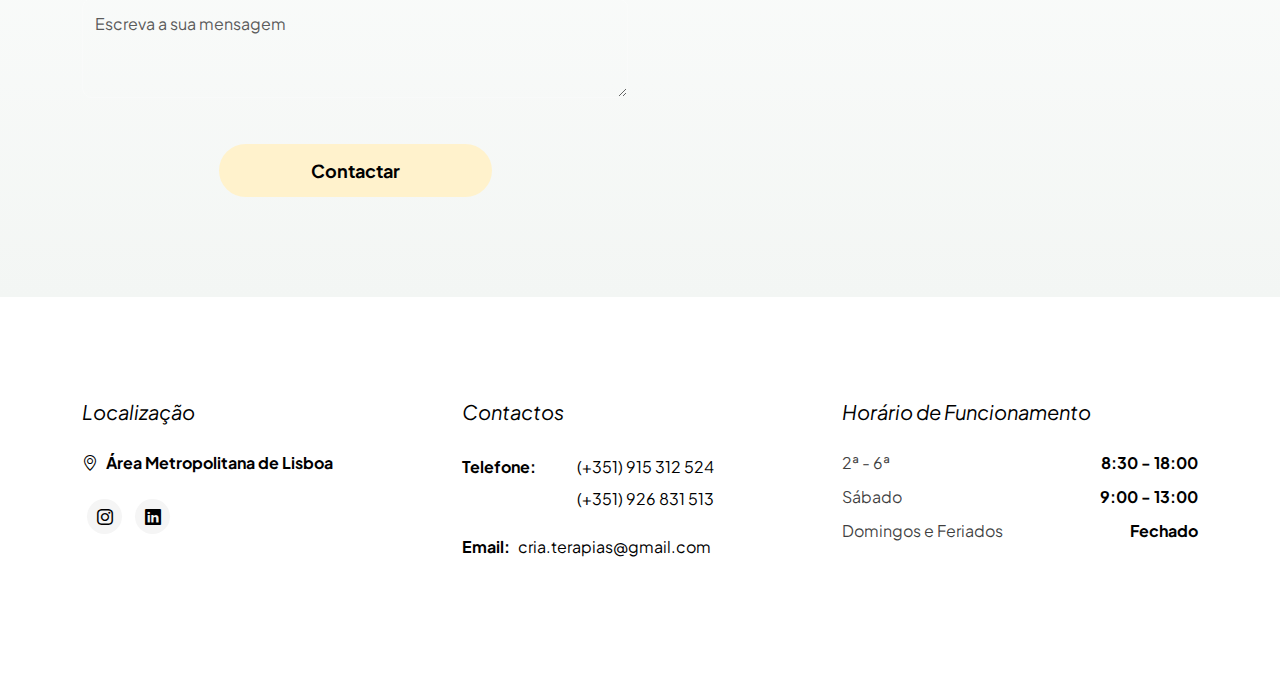
==== commit 7cfa6295: "Update index.html" ====
--- a/index.html
+++ b/index.html
@@ -382,83 +382,70 @@
 
 
                 <section class="reviews-section section-padding section-bg" id="reviews">
-                    <div class="container">
-                        <div class="row justify-content-center">
-
-                            <div class="col-lg-12 col-12 text-center mb-4 pb-lg-2">
-                                <h2 class="text-black">Testemunhos</h2>
-                            </div>
-
-                            <div class="timeline">
-                                <div class="timeline-container timeline-container-left">
-                                    <div class="timeline-content">
-                                        <div class="reviews-block">
-                                            <div class="reviews-block-image-wrap d-flex align-items-center">
-                                                <img src="images/reviews/avatar1.png" class="reviews-block-image img-fluid" alt="">
-
-                                                <div class="">
-                                                    <h6 class="text-black mb-0">Margarida V.</h6>
-                                                    <em class="text-black"> Professora</em>
-													<p style="font-size:12px;font-style:italic"> Intervenção em Contexto Escolar</p>
-                                                </div>
-                                            </div>
-
-                                            <div class="reviews-block-info">
-                                                <p>Sou professora numa escola onde a equipa CRIA acompanha há já uns anos alguns alunos.
-São uma equipa maravilhosa! Têm desenvolvido um trabalho excecional do qual resulta uma evolução extremamente positiva nas crianças, tanto no domínio pessoal/social como no domínio académico.
-Praticam uma avaliação contínua dos progressos das crianças, destacando as suas potencialidades/necessidades e adequando objetivos e estratégias. Esta avaliação é partilhada e analisada em conjunto com a escola e a família.
-Desenvolvem um trabalho em parceria com os professores, ajudando-nos de forma incondicional a fazer o melhor pelas crianças (Não apenas as crianças que apoiam diretamente, mas todos os alunos da turma.) Estão integradas na escola, interagindo com todos os docentes, não docentes e alunos. Fazem parte da nossa "família "!
-Tenho ainda de destacar o excelente trabalho que desenvolvem com as famílias.</p>
-
-                                            </div>
-                                        </div>
-                                    </div>
-                                </div>
-
-
-							   <div class="timeline-container timeline-container-right">
-                                    <div class="timeline-content">
-                                        <div class="reviews-block">
-                                            <div class="reviews-block-image-wrap d-flex align-items-center">
-                                                <img src="images/reviews/avatar3.png" class="reviews-block-image img-fluid" alt="">
-
-                                                <div class="">
-                                                    <h6 class="text-black mb-0">Colaborador</h6>
-                                                </div>
-                                            </div>
-
-                                            <div class="reviews-block-info">
-                                                <p>Desde o trabalho lado a lado com as famílias e à inclusão dos diferentes contextos dos jovens, o que mais me fascina no CRIA é o compromisso, valorização e empenho na evolução de cada criança! </p>
-                                            </div>
-                                        </div>
-                                    </div>
-                                </div>
-
-                                <div class="timeline-container timeline-container-left">
-                                    <div class="timeline-content">
-                                        <div class="reviews-block">
-                                            <div class="reviews-block-image-wrap d-flex align-items-center">
-                                                <img src="images/reviews/avatar2.png" class="reviews-block-image img-fluid" alt="">
-
-                                                <div class="">
-                                                     <h6 class="text-black mb-0">Renata C.</h6>
-                                                    <em class="text-black"> Educadora</em>
-													<p style="font-size:12px;font-style:italic"> Intervenção em Contexto Escolar</p>
-                                                </div>
-                                            </div>
-
-                                            <div class="reviews-block-info">
-                                                <p>Tive a oportunidade de trabalhar diariamente com as profissionais do CRIA e é de valorizar a dedicação, qualidade e profissionalismo das mesmas. A equipa é muito organizada e eficiente em planear, executar, analisar e rever práticas, quando necessário, de forma a priorizar sempre o bem-estar e a evolução de suas crianças.</p>
-                                                </div>
-                                            </div>
-                                        </div>
-                                    </div>
-                                </div>
-                            </div>
-
-                        </div>
-                    </div>
-                </section>
+                 <div class="container">
+                  <div class="row justify-content-center">
+                   <div class="col-lg-12 col-12 text-center mb-4 pb-lg-2">
+                    <h2 class="text-black">Testemunhos</h2>
+                   </div>
+		  <div class="swiper">
+	           <div class="swiper-wrapper">
+		    <div class="swiper-slide">
+		      <div class="feedback-image">
+                       <img src="images/reviews/1.png" alt="Feedback">
+                      </div>
+                     </div>
+		      <div class="swiper-slide">
+			<div class="feedback-image">
+			  <img src="images/reviews/3.png" alt="Feedback">
+			</div>
+		      </div>
+			<div class="swiper-slide">
+			  <div class="feedback-image">
+			    <img src="images/reviews/4.png" alt="Feedback">
+                          </div>
+                        </div>
+		      <div class="swiper-slide">
+                       <div class="feedback-image">
+                        <img src="images/reviews/2.png" alt="Feedback">
+                       </div>
+                      </div>
+                      <div class="swiper-slide">
+                        <div class="feedback-image">
+                         <img src="images/reviews/5.png" alt="Feedback">
+                        </div>
+                      </div>
+                      <div class="swiper-slide">
+                       <div class="feedback-image">
+                        <img src="images/reviews/6.png" alt="Feedback">
+                       </div>
+                      </div>
+                    </div>
+		    <div class="swiper-button-next"></div>
+			<div class="swiper-button-prev"></div>
+			</div>
+		<script src="https://unpkg.com/swiper/swiper-bundle.min.js"></script>
+		  <script>
+			var swiper = new Swiper('.swiper', {
+			spaceBetween: 10,
+			loop: true,
+			navigation: {
+			nextEl: '.swiper-button-next',
+			prevEl: '.swiper-button-prev',
+			},
+			breakpoints: {
+			480: {
+				slidesPerView: 1, // Em telas até 480px, mostra 1 slide
+			},
+			768: {
+				slidesPerView: 2, // Em telas até 768px, mostra 2 slides
+			},
+			1024: {
+				slidesPerView: 3, // Em telas maiores que 1024px, mostra 3 slides
+			}
+		}
+              });
+		</script>
+         </section>
 
 
                 <section class="reviews-section section-padding section-bg" id="contacts">
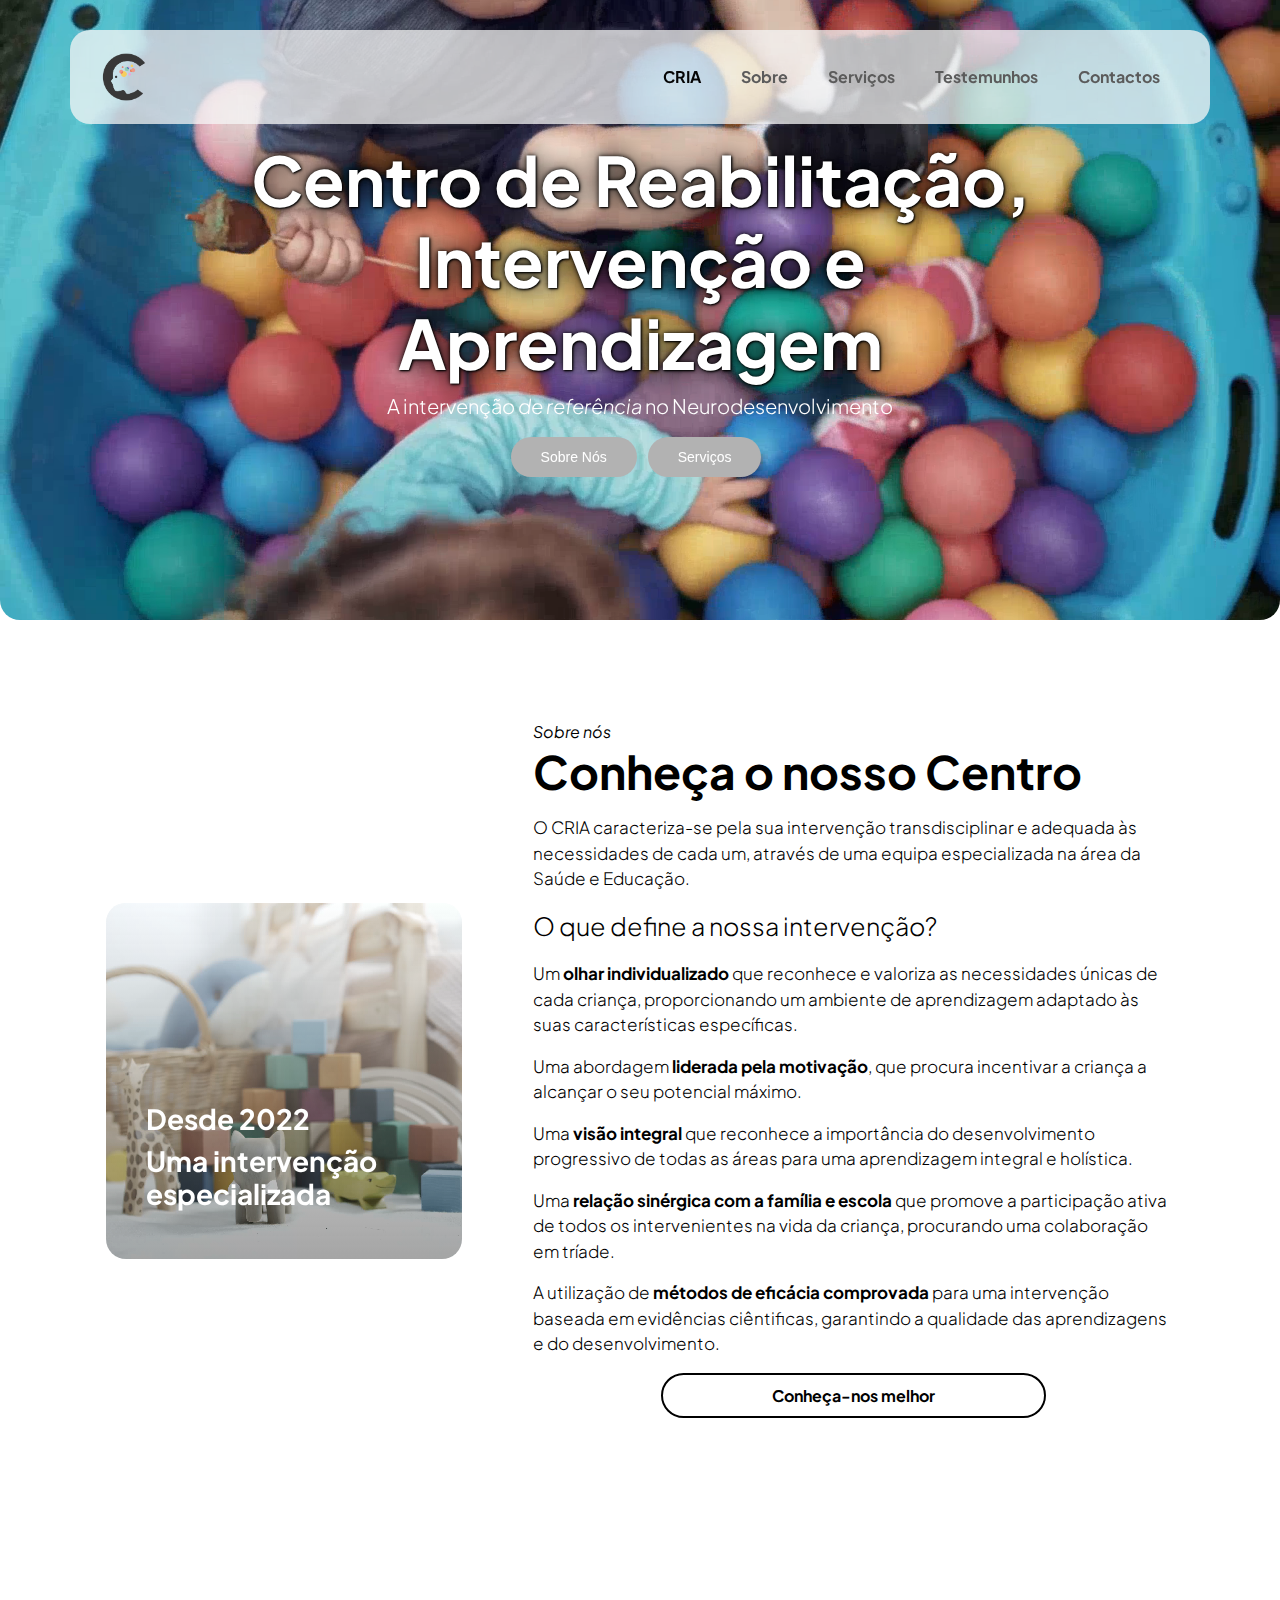
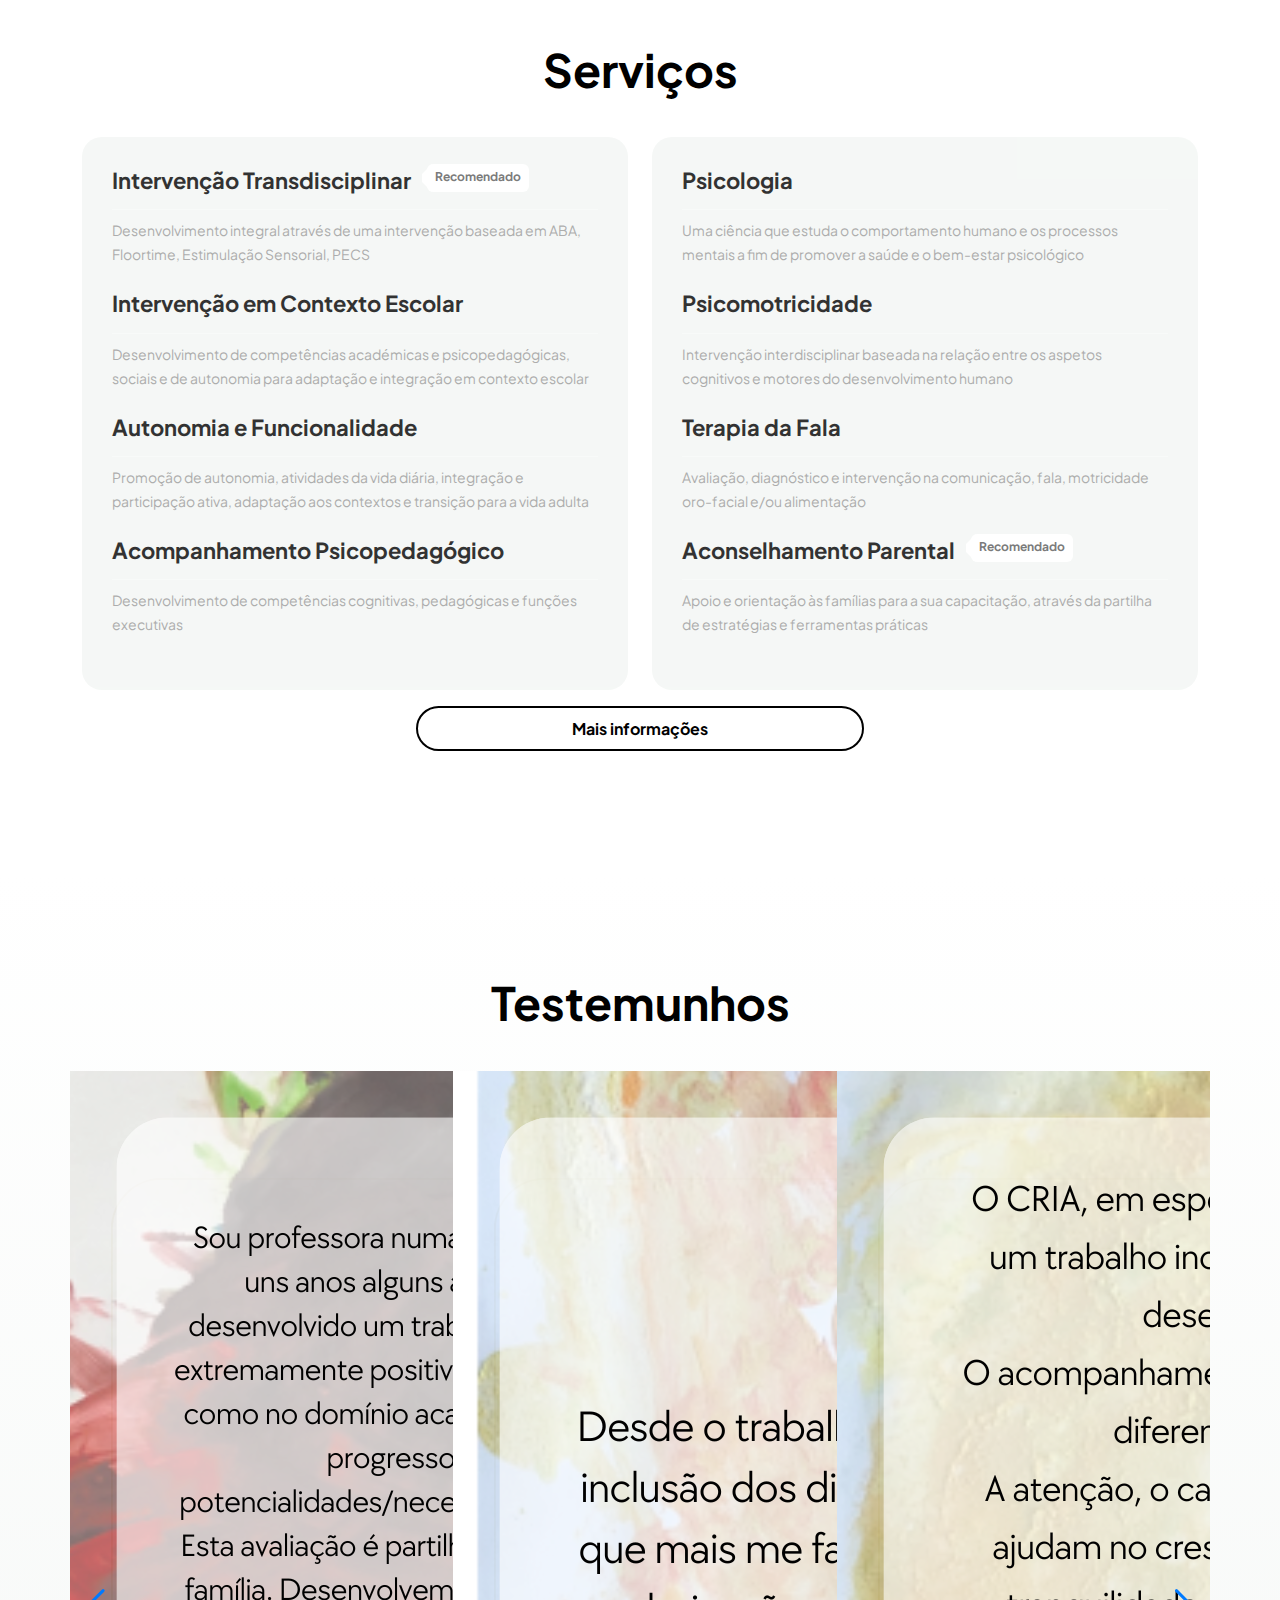
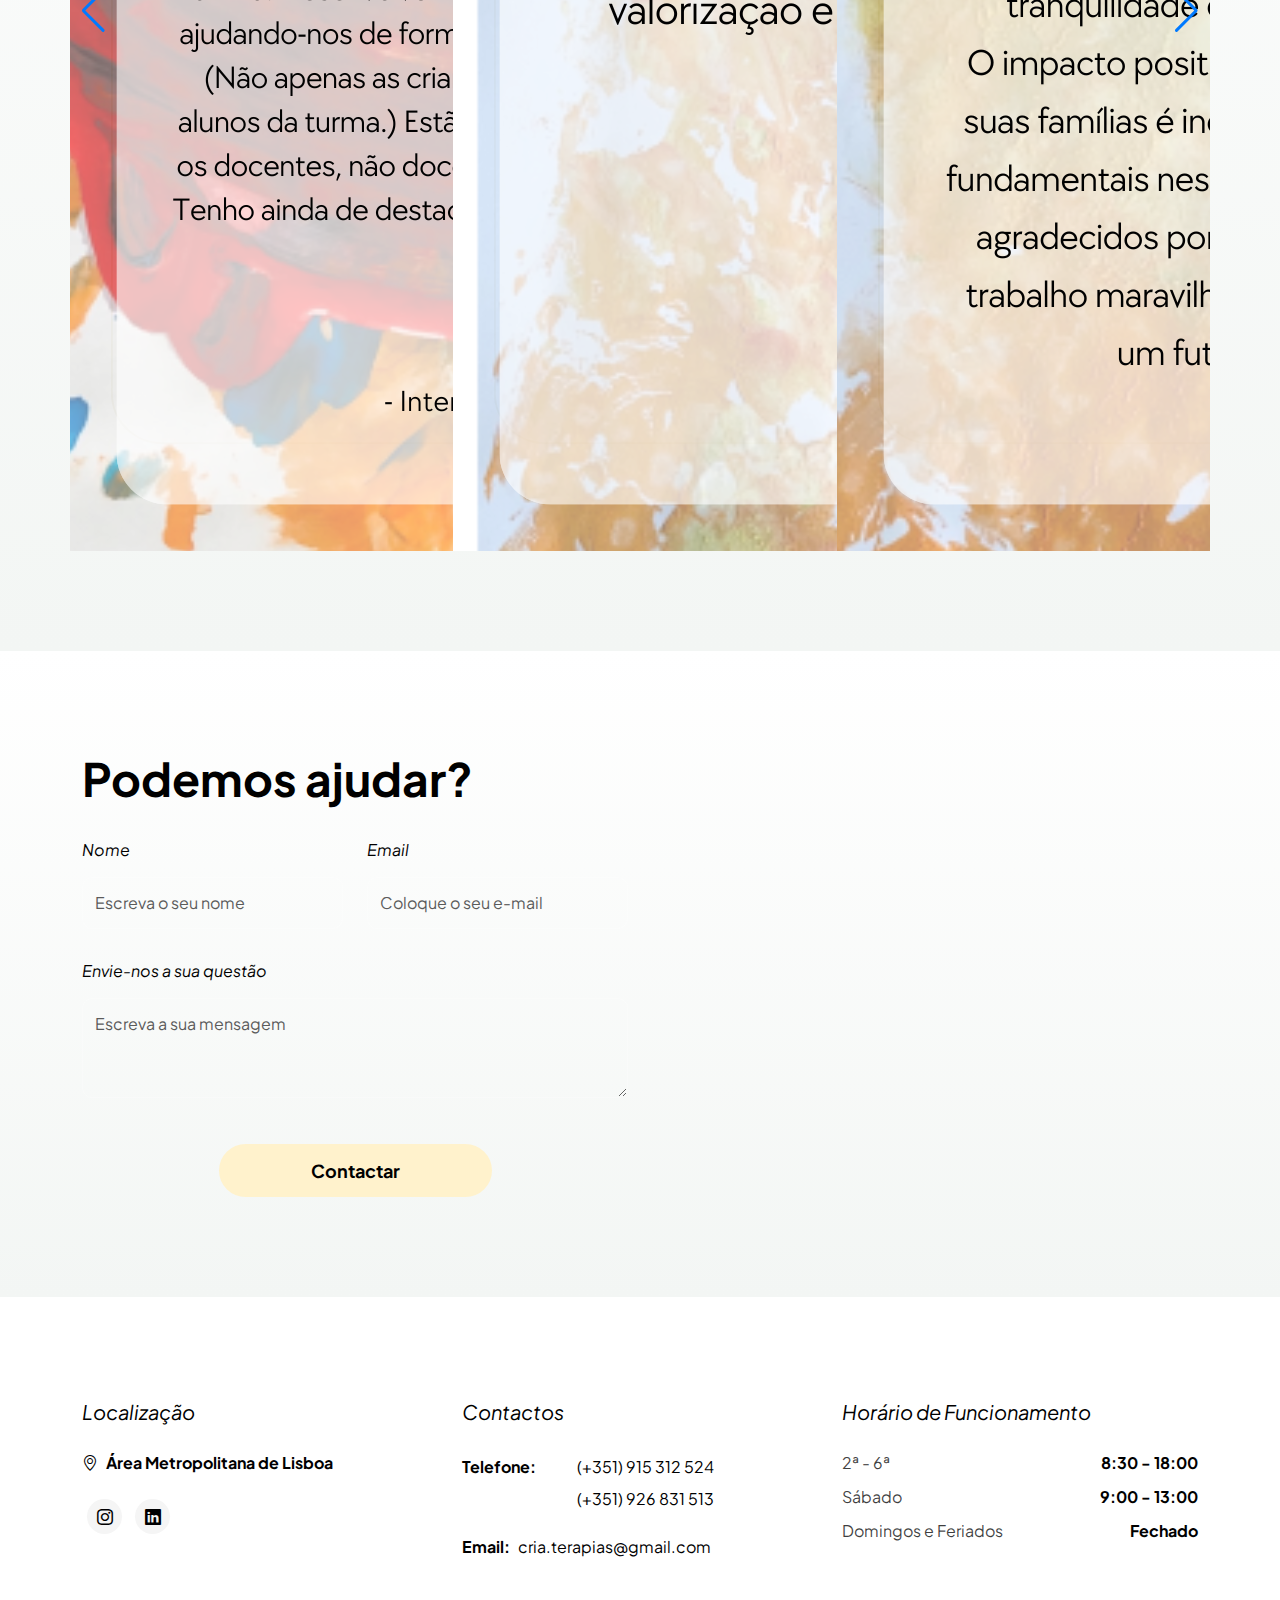
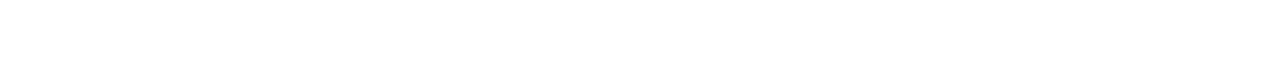
==== commit c4380aa8: "Update index.html" ====
--- a/index.html
+++ b/index.html
@@ -37,6 +37,8 @@
         <link href="css/tooplate-barista.css" rel="stylesheet">
 
 	<link rel="icon" type="image/x-icon" href="/images/favicon.ico">
+
+	<link rel="stylesheet" href="https://unpkg.com/swiper/swiper-bundle.min.css" />
 
 	<meta name="google-site-verification" content="Qah07_0BMlMwe_Pe65sRkNdNYuIyWXjbDh3yMSQuwdA" />
     </head>
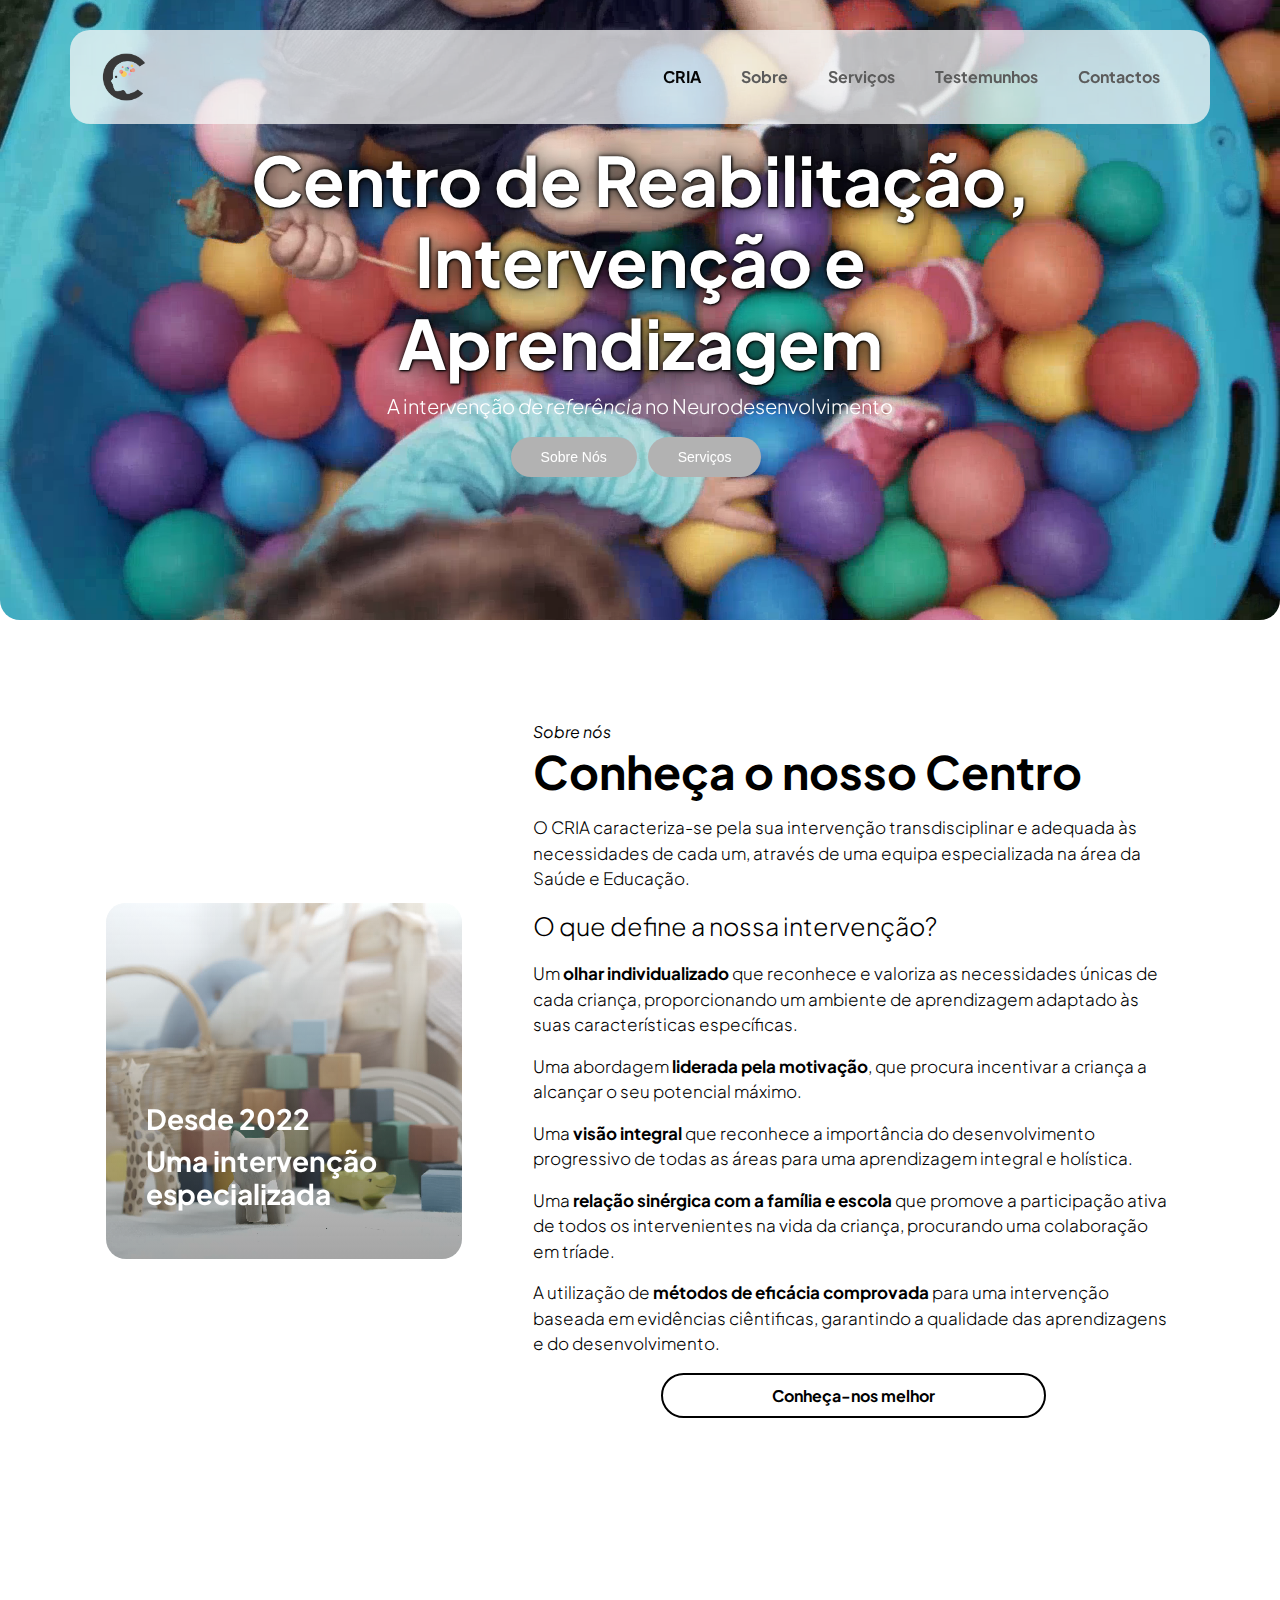
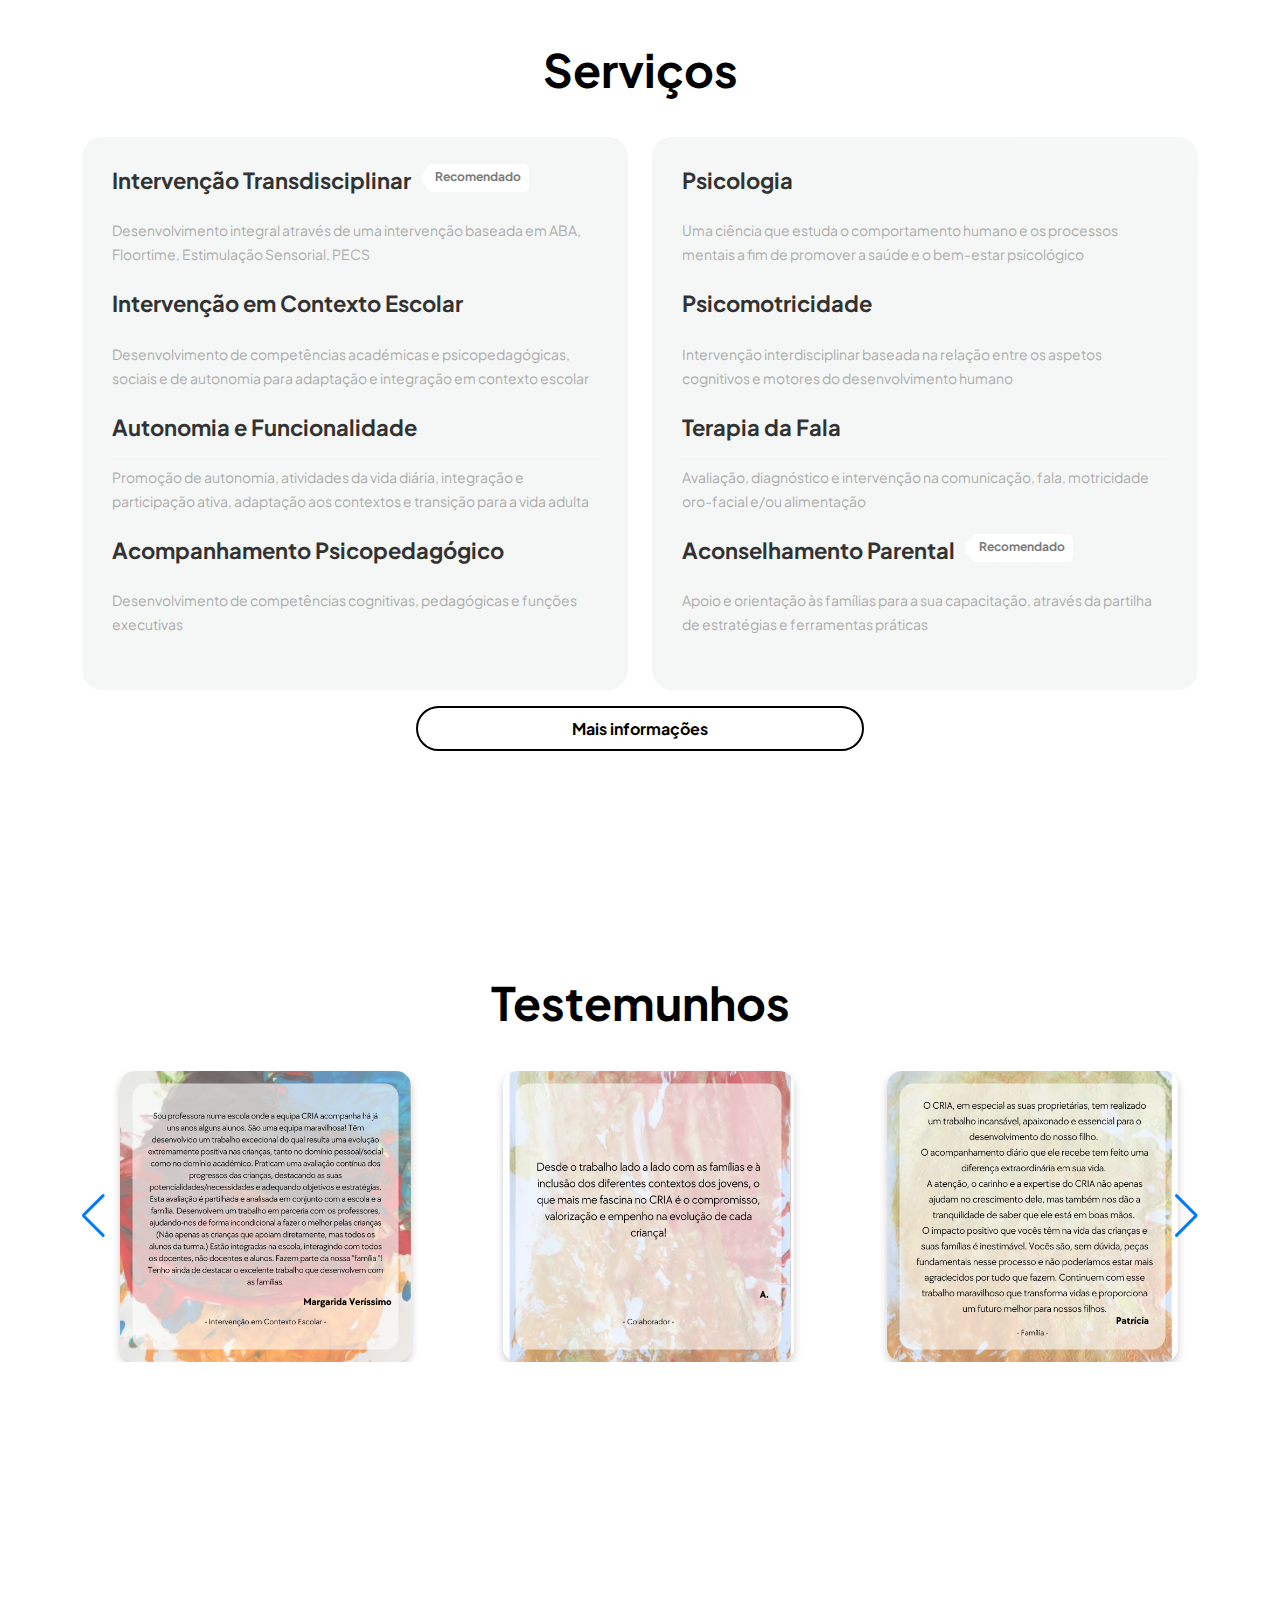
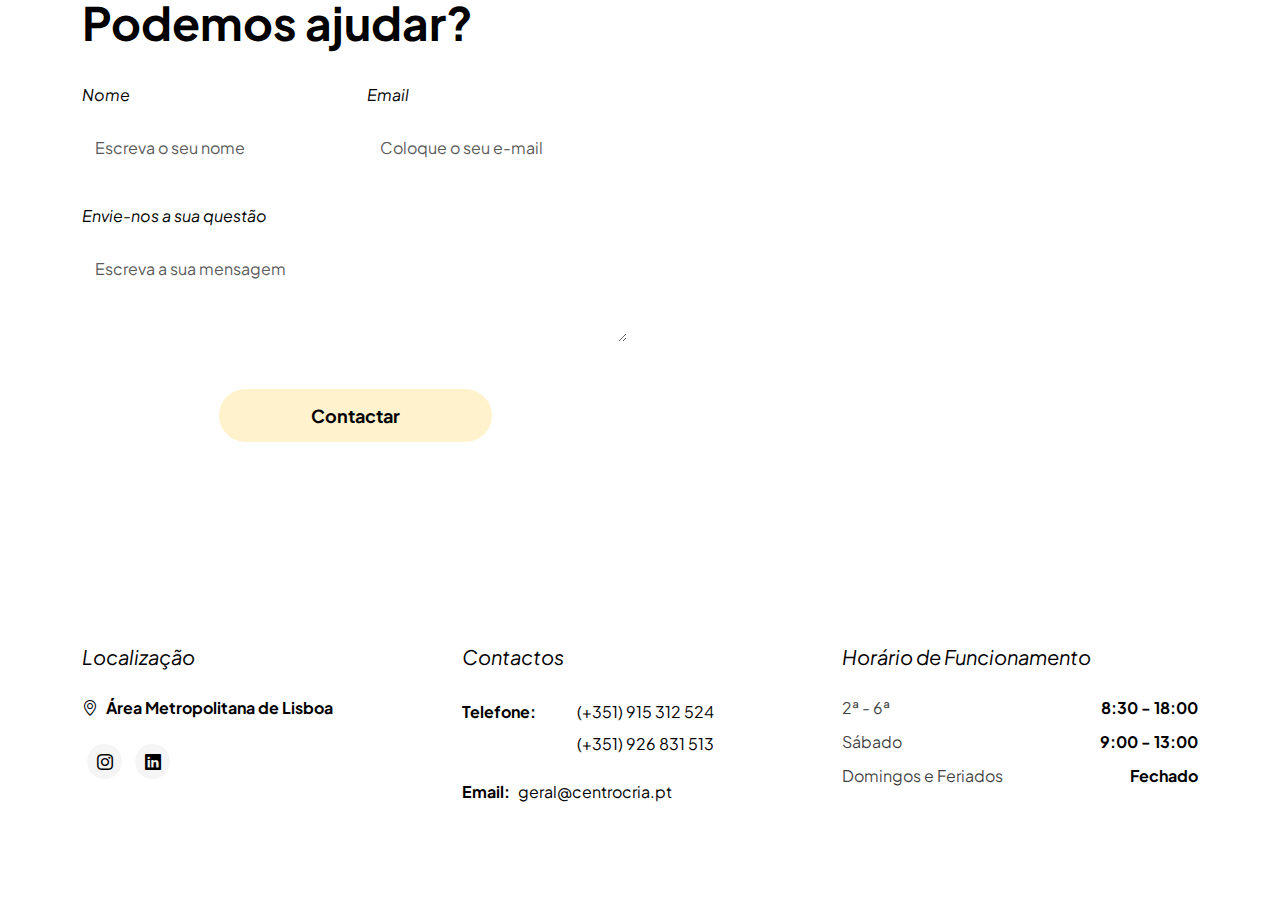
==== commit 5cdceeec: "Update index.html" ====
--- a/index.html
+++ b/index.html
@@ -548,8 +548,8 @@
                                 <p class="d-flex">
                                     <strong class="me-2">Email:</strong>
 
-                                    <a href="mailto:cria.terapias@gmail.com" class="site-footer-link">
-                                        cria.terapias@gmail.com
+                                    <a href="mailto:geral@centrocria.pt" class="site-footer-link">
+                                        geral@centrocria.pt
                                     </a>
                                 </p>
                             </div>
--- a/css/tooplate-barista.css
+++ b/css/tooplate-barista.css
@@ -955,49 +955,37 @@
   REVIEWS
 -----------------------------------------*/
 .reviews-section {
-  background-image: linear-gradient(to bottom, rgb(255, 255, 255), rgb(243,246,244));
-}
-
-.reviews-block {
-  background-color: #ffffff;
-  border-radius: var(--border-radius-medium);
-  position: relative;
+  background-color: white;
+  min-height: 620px;
+  padding-top: none;
+}
+
+.swiper {
+  width: 100%;
+  height: 100%;
+}
+
+.swiper-slide {
+  display: flex;
+  justify-content: center;
+  align-items: center;
+  padding-left: 50px;
+}
+
+.feedback-image {
+  position: relative;
+  width: 300px;
+  height: 300px;
+  border-radius: 15px;
+  box-shadow: 0 4px 8px rgba(0, 0, 0, 0.2);
   overflow: hidden;
-}
-
-.reviews-block .border-top {
-  border-top-color: rgba(255, 255, 255, 0.35) !important;
-}
-
-.reviews-block-image-wrap {
-  background-image: url('../images/feedback.png');
-  background-repeat: no-repeat;
-  background-size: cover;
-  background-position: center;
-  padding: 30px;
-}
-
-.reviews-block-image {
-  border-radius: var(--border-radius-large);
-  width: 65px;
-  height: 65px;
+  filter: contrast(100%);
+}
+
+.feedback-image img {
+  width: 100%;
+  height: 100%;
   object-fit: cover;
-  margin-right: 10px;
-}
-
-.reviews-block-info {
-  padding: 10px 10px;
-  allign: justify;
-}
-
-.reviews-block-info p {
-  font-size: var(--btn-font-size);
-  font-style: italic;
-  color: black;
-}
-
-.reviews-group i {
-  color: #F3F6F4;
 }
 
 /*---------------------------------------
@@ -1401,6 +1389,7 @@
 }
 
 
+
 @media screen and (max-width: 578px) {
   .navbar .container,
   .sticky-wrapper.is-sticky .container {
@@ -1409,6 +1398,15 @@
   }
 }
 
+   .feedback-image {
+     width: 80%;
+     height: auto;
+}
+   .feedback-text {
+     font-size: 14px;
+     padding: 8px;
+     bottom: 10px;
+}
 
 @media screen and (max-width: 480px) {
   h1 {
@@ -1463,3 +1461,12 @@
     top: 13px;
   }
 }
+  .feedback-image {
+     width: 90%;
+     height: auto;
+}
+   .feedback-text {
+     font-size: 12px;
+     padding: 6px;
+     bottom: 5px;
+}
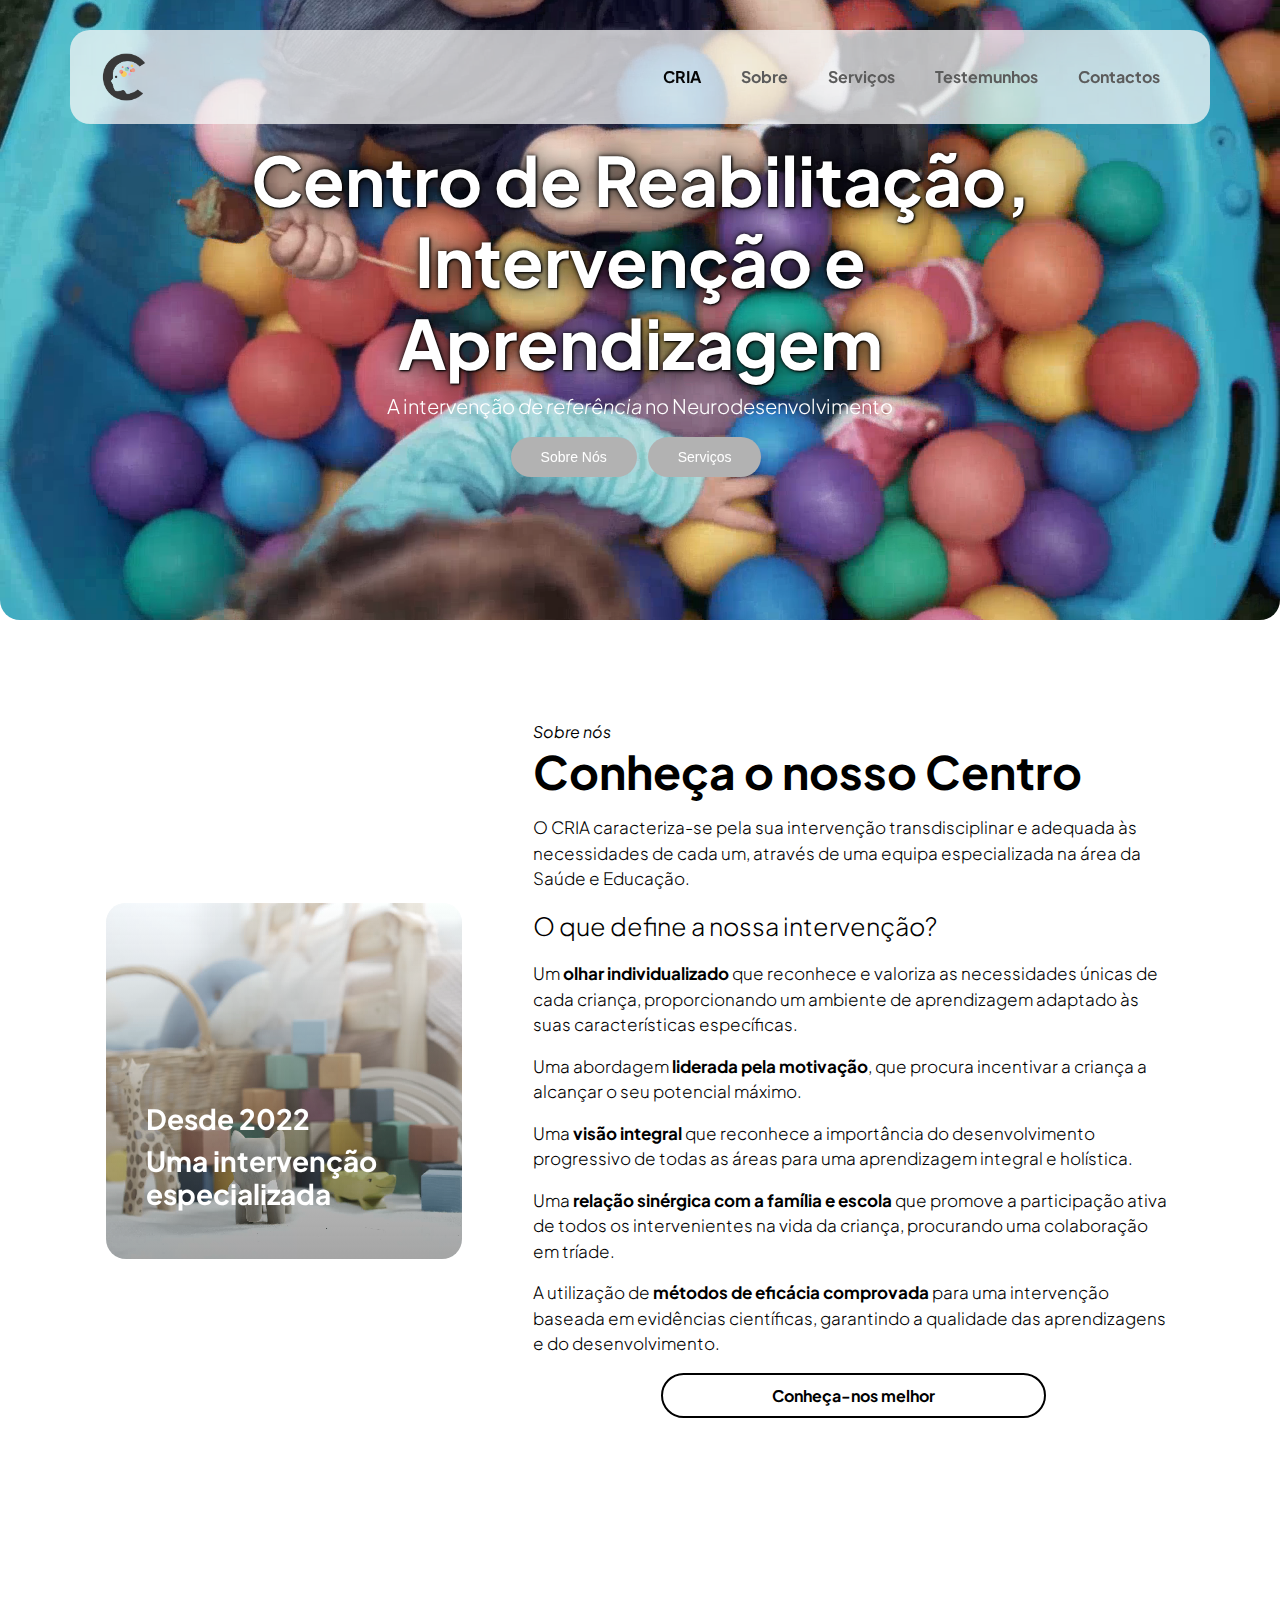
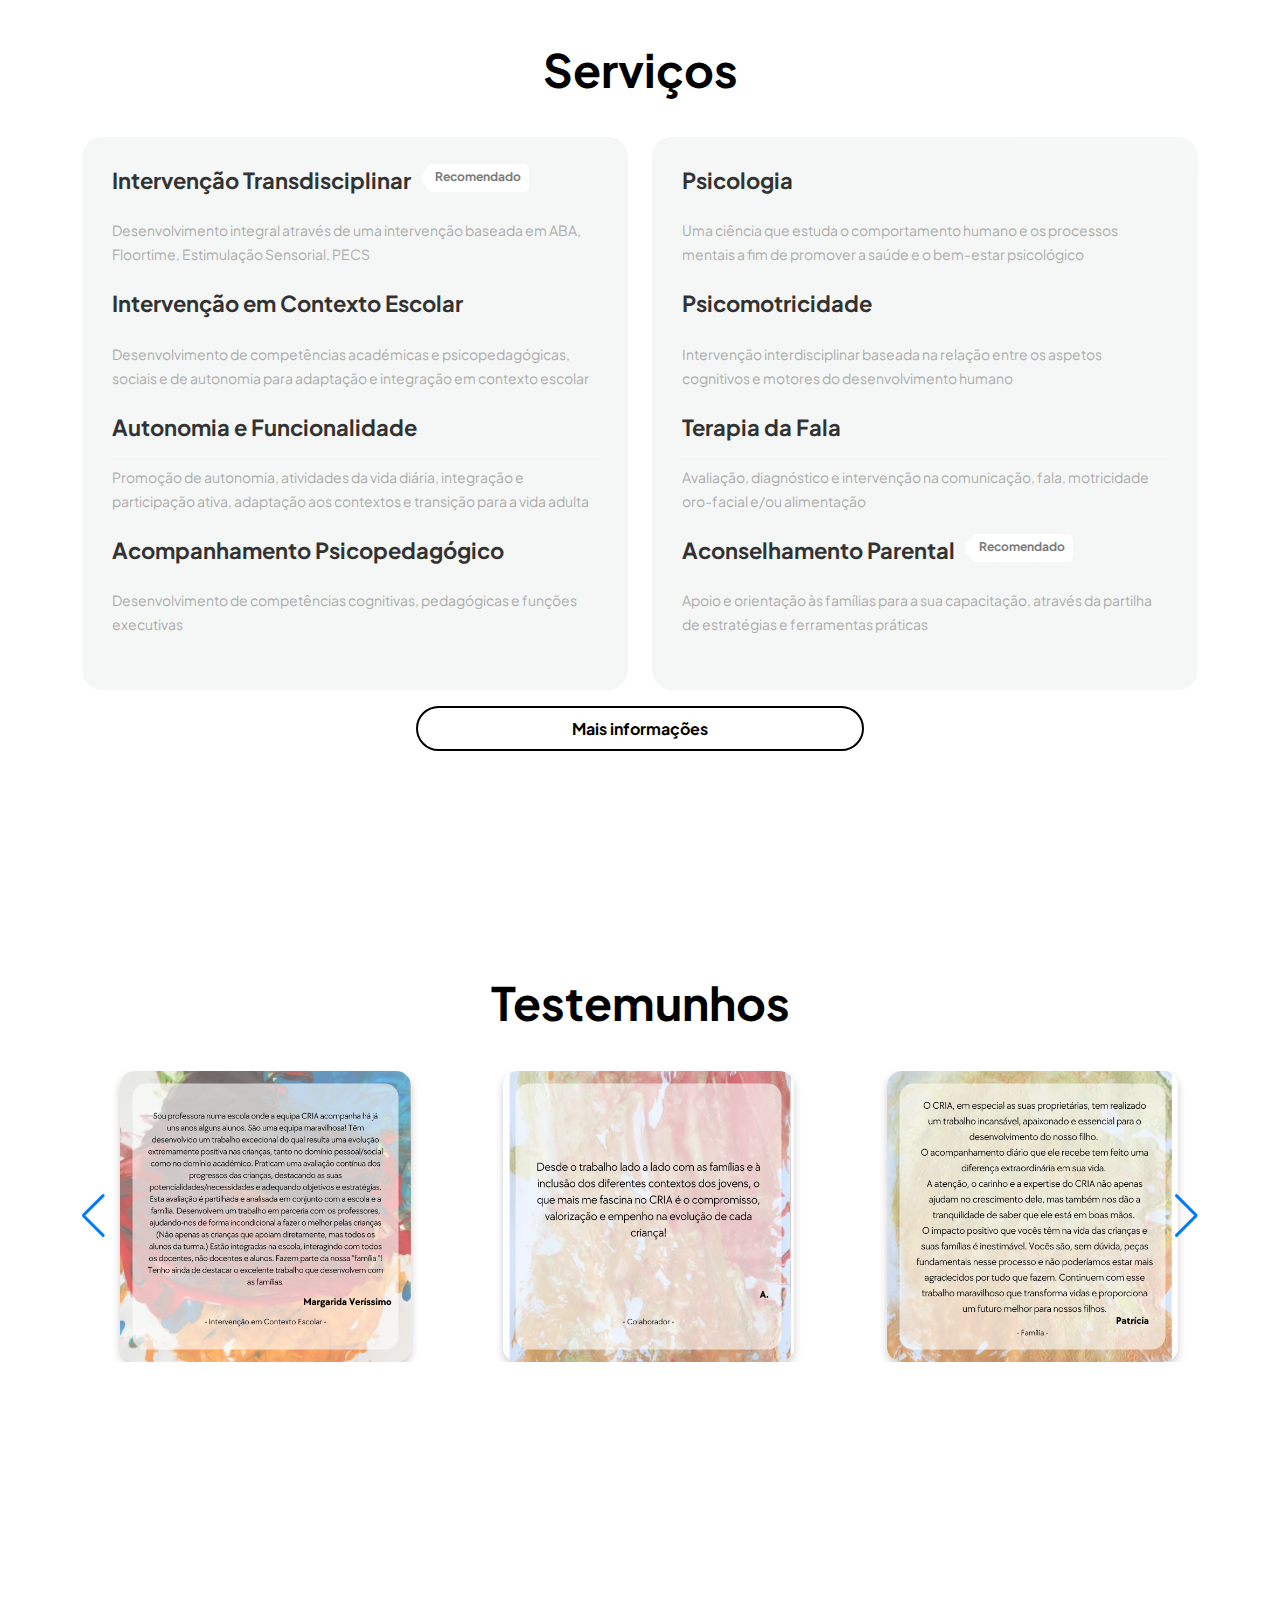
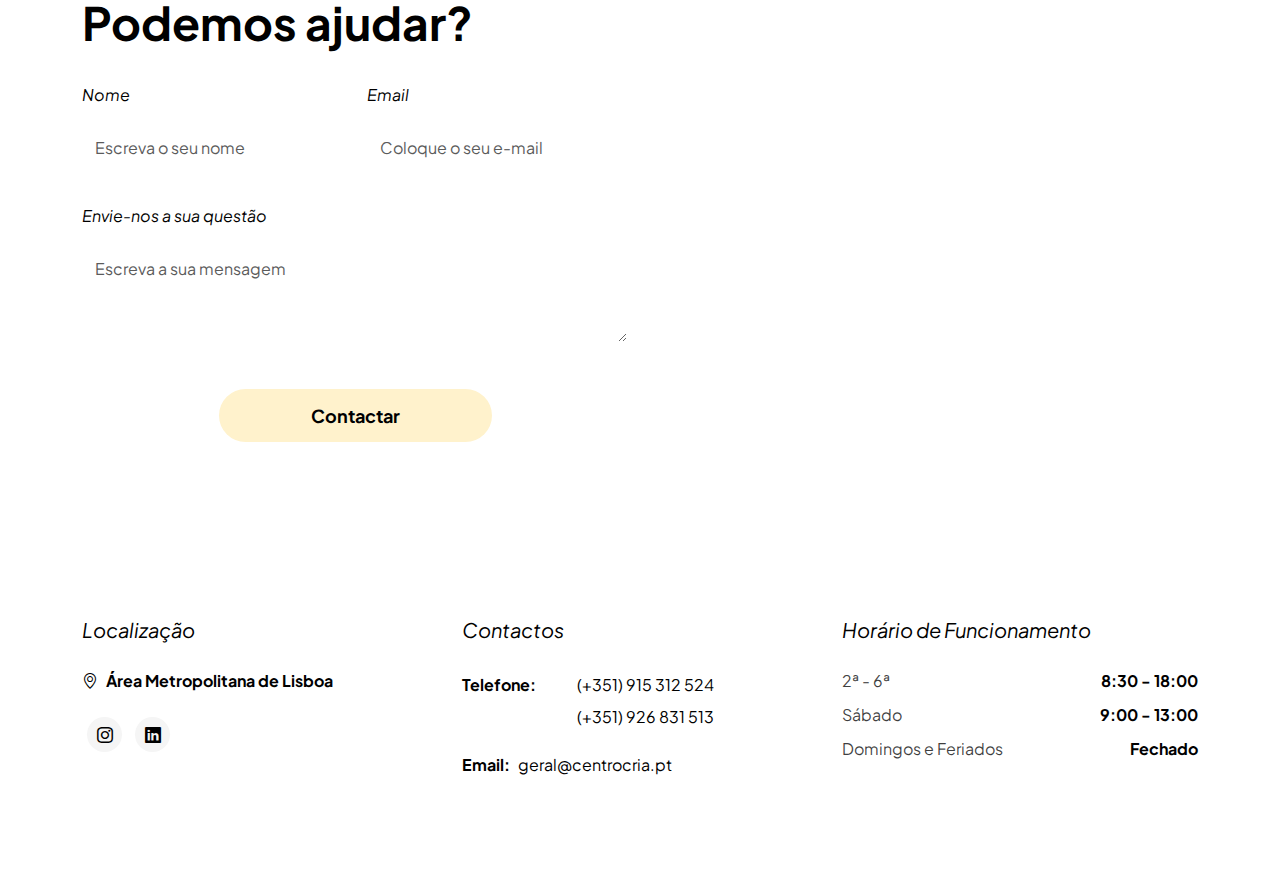
==== commit 73870a63: "Update index.html" ====
--- a/index.html
+++ b/index.html
@@ -154,7 +154,7 @@
 								 <p class="b">Uma abordagem <b>liderada pela motivação</b>, que procura incentivar a criança a alcançar o seu potencial máximo.</p>
 								 <p class="b">Uma <b>visão integral</b> que reconhece a importância do desenvolvimento progressivo de todas as áreas para uma aprendizagem integral e holística.</p>
 								 <p class="b">Uma <b>relação sinérgica com a família e escola</b> que promove a participação ativa de todos os intervenientes na vida da criança, procurando uma colaboração em tríade.</p>
-								 <p class="b">A utilização de <b>métodos de eficácia comprovada</b> para uma intervenção baseada em evidências ciêntificas, garantindo a qualidade das aprendizagens e do desenvolvimento.</p>
+								 <p class="b">A utilização de <b>métodos de eficácia comprovada</b> para uma intervenção baseada em evidências científicas, garantindo a qualidade das aprendizagens e do desenvolvimento.</p>
 
                                 <a href="sobre.html#sobre" alt="Saiba mais sobre nós" class="smoothscroll btn custom-btn custom-border-btn mt-3 mb-4">Conheça-nos melhor</a>
                             </div>
@@ -430,6 +430,10 @@
 			var swiper = new Swiper('.swiper', {
 			spaceBetween: 10,
 			loop: true,
+			autoplay: {
+             		   delay: 3000,
+              		   disableOnInteraction: false,
+         		},
 			navigation: {
 			nextEl: '.swiper-button-next',
 			prevEl: '.swiper-button-prev',
--- a/css/tooplate-barista.css
+++ b/css/tooplate-barista.css
@@ -957,7 +957,8 @@
 .reviews-section {
   background-color: white;
   min-height: 620px;
-  padding-top: none;
+  padding-top: 10 px;
+  padding-bottom: 0;
 }
 
 .swiper {
